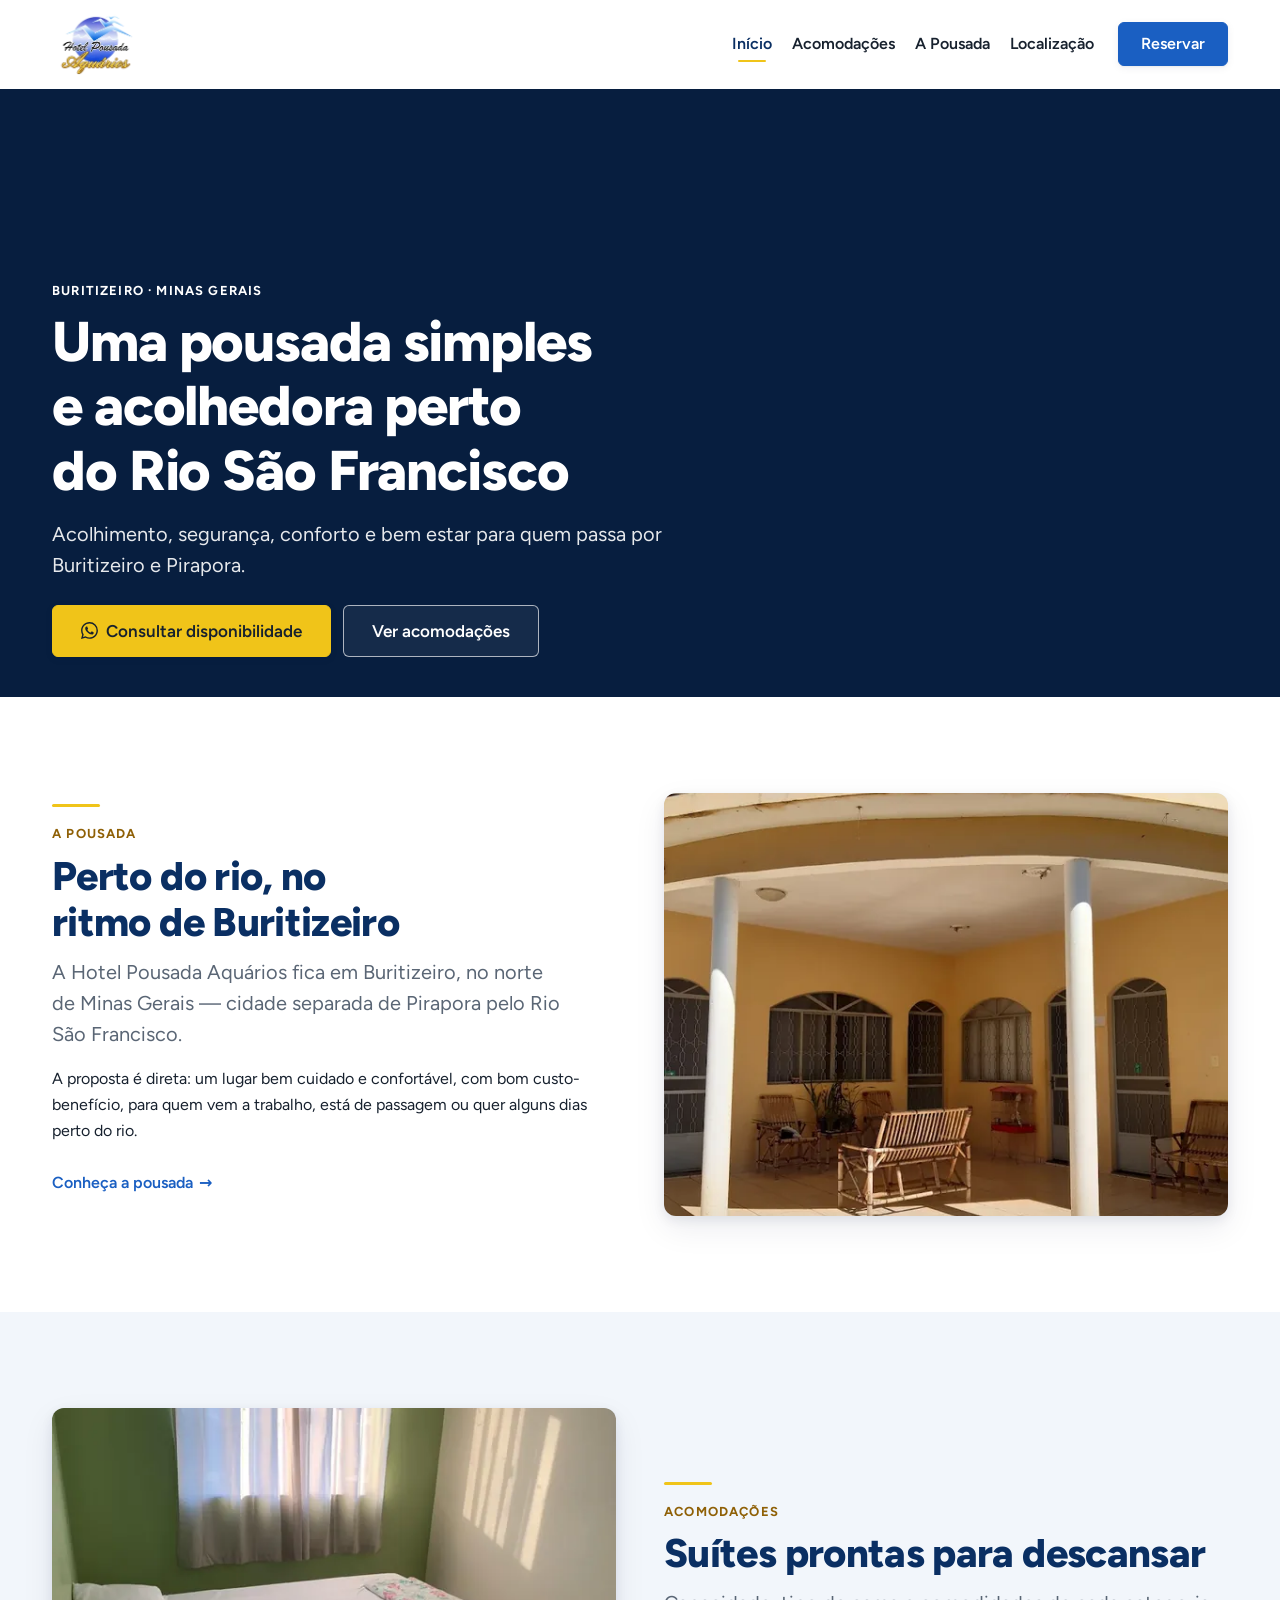
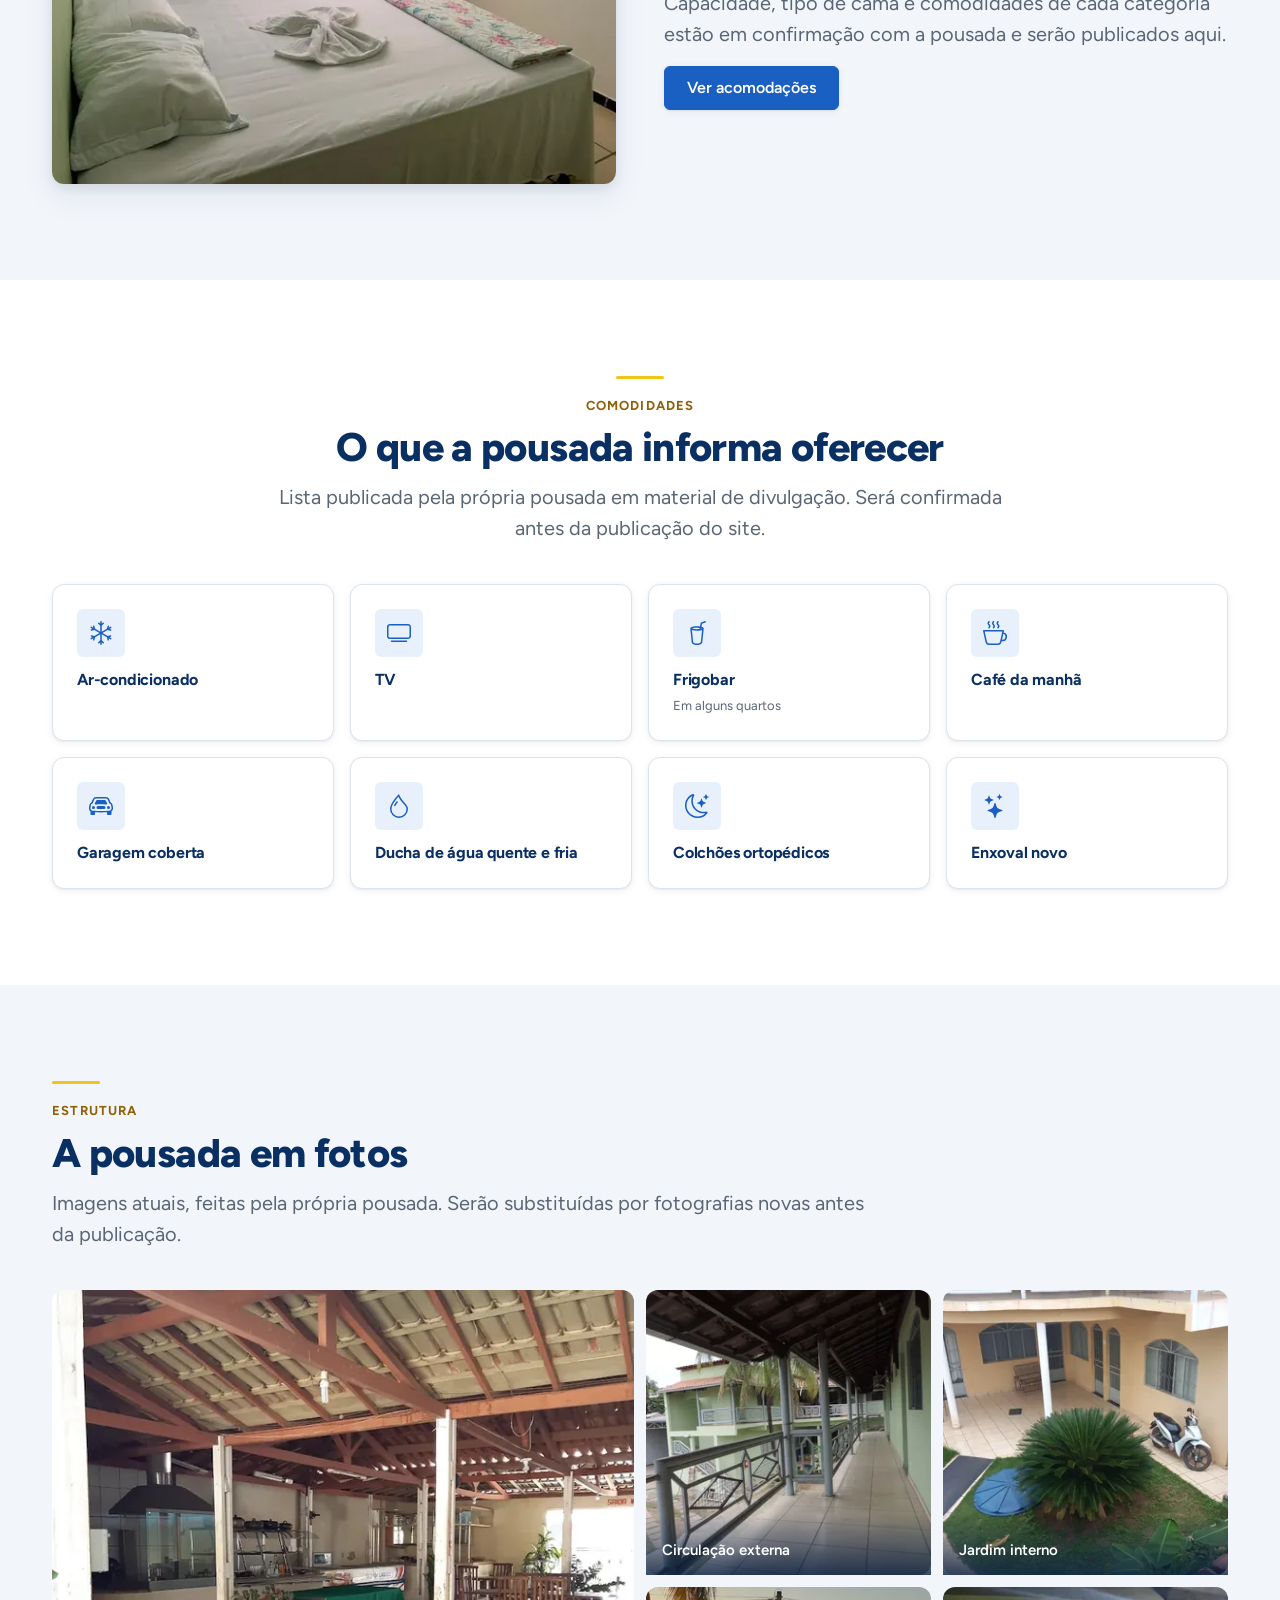
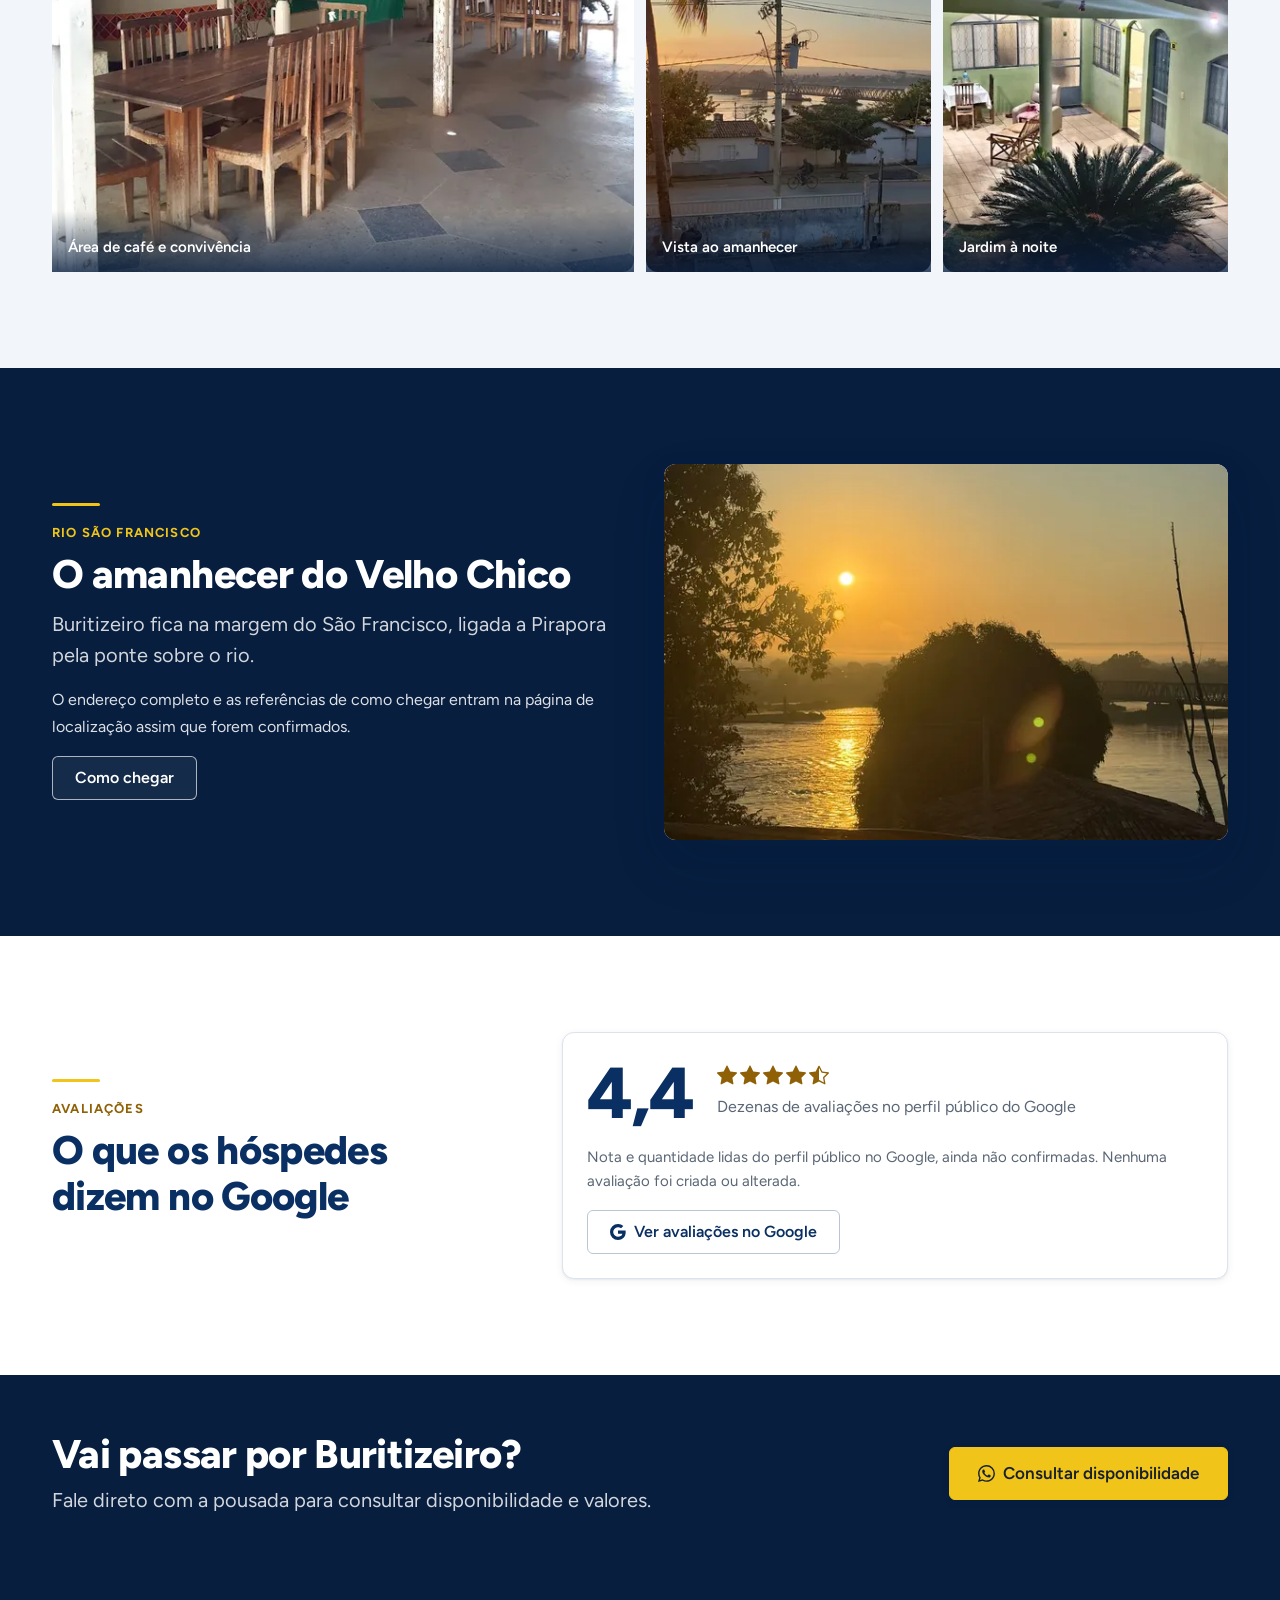
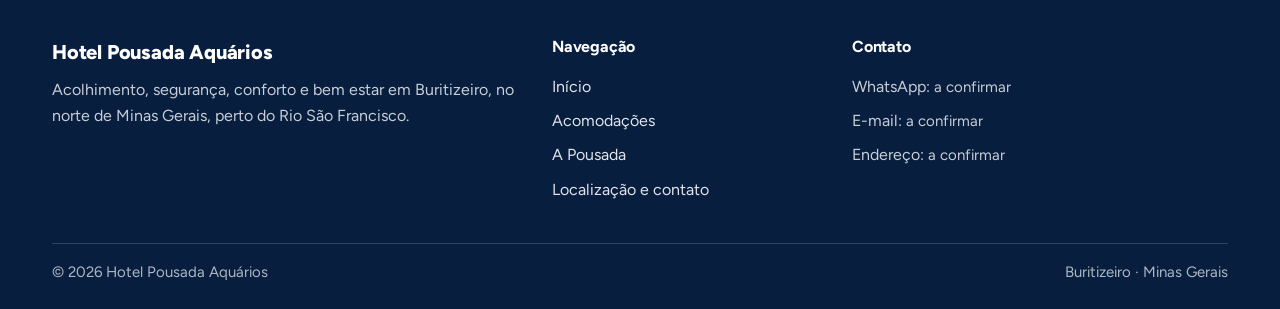
==== index.html @ 8c6e4113 "feat: SEO local com Open Graph, sitemap, robots e dados estruturados" ====
<!doctype html>
<html lang="pt-BR">
<head>
  <meta charset="utf-8">
  <meta name="viewport" content="width=device-width, initial-scale=1">
  <title>Hotel Pousada Aquários — Buritizeiro/MG</title>
  <meta name="description" content="Hotel Pousada Aquários, em Buritizeiro/MG, próxima ao Rio São Francisco.">
  <meta name="theme-color" content="#1A5FC2">

  <!-- SEO. Todas as URLs absolutas usam um domínio de espaço reservado; rode
       tools/definir-dominio.py antes de publicar para trocar de uma vez.
       O canonical é absoluto porque relativo, embora o Google aceite,
       reprova na auditoria de SEO do Lighthouse. -->
  <link rel="canonical" href="https://DOMINIO-A-DEFINIR/">

  <meta property="og:type" content="website">
  <meta property="og:site_name" content="Hotel Pousada Aquários">
  <meta property="og:locale" content="pt_BR">
  <meta property="og:title" content="Hotel Pousada Aquários — Buritizeiro/MG">
  <meta property="og:description" content="Hotel Pousada Aquários, em Buritizeiro/MG, próxima ao Rio São Francisco.">
  <meta property="og:url" content="https://DOMINIO-A-DEFINIR/">
  <meta property="og:image" content="https://DOMINIO-A-DEFINIR/img/og-image.jpg">
  <meta property="og:image:width" content="1200">
  <meta property="og:image:height" content="630">
  <meta property="og:image:alt" content="Amanhecer sobre o Rio São Francisco, visto de Buritizeiro">
  <meta name="twitter:card" content="summary_large_image">

  <!-- Favicon (provisório, derivado da logo — substituir na entrega final) -->
  <link rel="icon" href="favicon.ico" sizes="any">
  <link rel="apple-touch-icon" href="apple-touch-icon.png">

  <!-- Fonte própria: pré-carrega o subset latin, usado logo no primeiro texto -->
  <link rel="preload" href="fonts/figtree-latin-wght-normal.woff2"
        as="font" type="font/woff2" crossorigin>

  <!-- Bootstrap servido do próprio domínio: pelo CDN o navegador abria
       uma segunda conexão (DNS + TLS) no caminho crítico. Os ícones são
       SVG inline — a fonte do Bootstrap Icons custava 87 KB de CSS mais
       134 KB de fonte para 21 símbolos. -->
  <link rel="stylesheet" href="vendor/bootstrap.min.css">

  <!-- CSS próprio: sempre depois do Bootstrap -->
  <link rel="stylesheet" href="css/style.css">
  <script type="application/ld+json">
  {
    "@context": "https://schema.org",
    "@type": "LodgingBusiness",
    "name": "Hotel Pousada Aquários",
    "description": "Pousada em Buritizeiro, no norte de Minas Gerais, perto do Rio São Francisco.",
    "url": "https://DOMINIO-A-DEFINIR/",
    "image": "https://DOMINIO-A-DEFINIR/img/og-image.jpg",
    "logo": "https://DOMINIO-A-DEFINIR/img/logo-nav-360.webp",
    "address": {
      "@type": "PostalAddress",
      "addressLocality": "Buritizeiro",
      "addressRegion": "MG",
      "addressCountry": "BR"
    },
    "areaServed": [
      {
        "@type": "City",
        "name": "Buritizeiro"
      },
      {
        "@type": "City",
        "name": "Pirapora"
      }
    ]
  }
  </script>
</head>
<body>
  <a class="skip-link" href="#conteudo">Pular para o conteúdo</a>

  <header class="aq-header" data-header>
    <div class="container">
      <nav class="navbar navbar-expand-lg aq-header__inner" aria-label="Navegação principal">

        <a class="navbar-brand aq-brand me-auto" href="index.html">
          <img src="img/logo-nav-360.webp"
               srcset="img/logo-nav-180.webp 180w, img/logo-nav-360.webp 360w, img/logo-nav@2x.webp 600w"
               sizes="(min-width: 992px) 88px, 61px"
               alt="Hotel Pousada Aquários — página inicial"
               width="360" height="262">
        </a>

        <button class="aq-toggler d-lg-none" type="button"
                data-bs-toggle="offcanvas" data-bs-target="#aqMenu"
                aria-controls="aqMenu" aria-label="Abrir menu de navegação">
          <svg class="aq-icon" viewBox="0 0 16 16" fill="currentColor" aria-hidden="true" focusable="false"><path fill-rule="evenodd" d="M2.5 12a.5.5 0 0 1 .5-.5h10a.5.5 0 0 1 0 1H3a.5.5 0 0 1-.5-.5m0-4a.5.5 0 0 1 .5-.5h10a.5.5 0 0 1 0 1H3a.5.5 0 0 1-.5-.5m0-4a.5.5 0 0 1 .5-.5h10a.5.5 0 0 1 0 1H3a.5.5 0 0 1-.5-.5"/></svg>
        </button>

        <div class="offcanvas offcanvas-end aq-offcanvas" tabindex="-1"
             id="aqMenu" aria-labelledby="aqMenuTitulo">
          <div class="offcanvas-header">
            <!-- <p> e não <h2>: o painel fica no topo do DOM e um h2 aqui
                 apareceria antes do h1 da página, quebrando a ordem de
                 cabeçalhos. O aria-labelledby funciona igual. -->
            <p class="offcanvas-title h6 mb-0" id="aqMenuTitulo">Menu</p>
            <button type="button" class="btn-close" data-bs-dismiss="offcanvas"
                    aria-label="Fechar menu"></button>
          </div>
          <div class="offcanvas-body">
            <ul class="navbar-nav aq-nav align-items-lg-center">
                <li class="nav-item">
                  <a class="nav-link" href="index.html" aria-current="page">Início</a>
                </li>
                <li class="nav-item">
                  <a class="nav-link" href="acomodacoes.html">Acomodações</a>
                </li>
                <li class="nav-item">
                  <a class="nav-link" href="pousada.html">A Pousada</a>
                </li>
                <li class="nav-item">
                  <a class="nav-link" href="contato.html">Localização</a>
                </li>
            </ul>

            <!-- CTA principal. Vira link do WhatsApp assim que o número for
                 confirmado em js/main.js; até lá leva para a página de contato. -->
            <a class="btn-aq aq-header__cta" href="contato.html" data-whatsapp>
              Reservar
            </a>
          </div>
        </div>

      </nav>
    </div>
  </header>

  <main id="conteudo">

    <!-- ================= HERO ================= -->
    <section class="aq-hero">
      <div class="aq-hero__media">
        <picture>
          <source media="(min-width: 768px)"
                  srcset="img/hero-rio-wide-768.webp 768w,
                          img/hero-rio-wide-1024.webp 1024w,
                          img/hero-rio-wide-1536.webp 1536w"
                  sizes="100vw">
          <img src="img/hero-rio-tall-900.webp"
               srcset="img/hero-rio-tall-600.webp 600w, img/hero-rio-tall-900.webp 900w"
               sizes="100vw"
               width="900" height="1125"
               alt="Amanhecer sobre o Rio São Francisco, visto de Buritizeiro"
               fetchpriority="high" decoding="async">
        </picture>
      </div>

      <div class="container aq-hero__inner">
        <div class="aq-hero__content">
          <span class="aq-eyebrow">Buritizeiro · Minas Gerais</span>
          <h1>Uma pousada simples e acolhedora perto do Rio São Francisco</h1>
          <p class="aq-lead">
            Acolhimento, segurança, conforto e bem estar para quem passa por
            Buritizeiro e Pirapora.
          </p>
          <div class="aq-hero__actions">
            <a class="btn-aq-gold btn-aq-lg" href="contato.html" data-whatsapp>
              <svg class="aq-icon" viewBox="0 0 16 16" fill="currentColor" aria-hidden="true" focusable="false"><path d="M13.601 2.326A7.85 7.85 0 0 0 7.994 0C3.627 0 .068 3.558.064 7.926c0 1.399.366 2.76 1.057 3.965L0 16l4.204-1.102a7.9 7.9 0 0 0 3.79.965h.004c4.368 0 7.926-3.558 7.93-7.93A7.9 7.9 0 0 0 13.6 2.326zM7.994 14.521a6.6 6.6 0 0 1-3.356-.92l-.24-.144-2.494.654.666-2.433-.156-.251a6.56 6.56 0 0 1-1.007-3.505c0-3.626 2.957-6.584 6.591-6.584a6.56 6.56 0 0 1 4.66 1.931 6.56 6.56 0 0 1 1.928 4.66c-.004 3.639-2.961 6.592-6.592 6.592m3.615-4.934c-.197-.099-1.17-.578-1.353-.646-.182-.065-.315-.099-.445.099-.133.197-.513.646-.627.775-.114.133-.232.148-.43.05-.197-.1-.836-.308-1.592-.985-.59-.525-.985-1.175-1.103-1.372-.114-.198-.011-.304.088-.403.087-.088.197-.232.296-.346.1-.114.133-.198.198-.33.065-.134.034-.248-.015-.347-.05-.099-.445-1.076-.612-1.47-.16-.389-.323-.335-.445-.34-.114-.007-.247-.007-.38-.007a.73.73 0 0 0-.529.247c-.182.198-.691.677-.691 1.654s.71 1.916.81 2.049c.098.133 1.394 2.132 3.383 2.992.47.205.84.326 1.129.418.475.152.904.129 1.246.08.38-.058 1.171-.48 1.338-.943.164-.464.164-.86.114-.943-.049-.084-.182-.133-.38-.232"/></svg>
              Consultar disponibilidade
            </a>
            <a class="btn-aq-outline btn-aq-outline--invert btn-aq-lg" href="acomodacoes.html">
              Ver acomodações
            </a>
          </div>
        </div>
      </div>
    </section>

    <!-- ================= APRESENTAÇÃO ================= -->
    <section class="aq-section">
      <div class="container">
        <div class="row g-4 g-lg-5 align-items-center">
          <div class="col-12 col-lg-6">
            <div class="aq-section-head mb-0">
              <div class="aq-rule"></div>
              <span class="aq-eyebrow">A pousada</span>
              <h2>Perto do rio, no ritmo de Buritizeiro</h2>
              <p class="aq-lead">
                A Hotel Pousada Aquários fica em Buritizeiro, no norte de Minas
                Gerais — cidade separada de Pirapora pelo Rio São Francisco.
              </p>
              <p>
                A proposta é direta: um lugar bem cuidado e confortável, com bom
                custo-benefício, para quem vem a trabalho, está de passagem ou
                quer alguns dias perto do rio.
              </p>
              <p class="mt-3 mb-0">
                <a class="aq-link-arrow" href="pousada.html">Conheça a pousada</a>
              </p>
            </div>
          </div>

          <div class="col-12 col-lg-6">
            <div class="aq-media aq-media--4x3 aq-shadow">
              <img src="img/local-externo-sentar-600.webp"
                   srcset="img/local-externo-sentar-400.webp 400w, img/local-externo-sentar-600.webp 600w"
                   sizes="(min-width: 992px) 570px, 94vw"
                   alt="Varanda coberta da pousada, com bancos e piso claro"
                   loading="lazy" decoding="async" width="600" height="800">
            </div>
          </div>
        </div>
      </div>
    </section>

    <!-- ================= ACOMODAÇÕES ================= -->
    <section class="aq-section aq-bg-alt">
      <div class="container">
        <div class="row g-4 g-lg-5 align-items-center">
          <div class="col-12 col-lg-6 order-lg-2">
            <div class="aq-section-head mb-0">
              <div class="aq-rule"></div>
              <span class="aq-eyebrow">Acomodações</span>
              <h2>Suítes prontas para descansar</h2>
              <p class="aq-lead">
                Capacidade, tipo de cama e comodidades de cada categoria estão
                em confirmação com a pousada e serão publicados aqui.
              </p>
              <p class="mt-3 mb-0">
                <a class="btn-aq" href="acomodacoes.html">Ver acomodações</a>
              </p>
            </div>
          </div>

          <div class="col-12 col-lg-6 order-lg-1">
            <div class="aq-media aq-media--3x2 aq-shadow">
              <img src="img/foto-de-quarto-1200.webp"
                   srcset="img/foto-de-quarto-400.webp 400w, img/foto-de-quarto-600.webp 600w, img/foto-de-quarto-800.webp 800w, img/foto-de-quarto-1200.webp 1200w"
                   sizes="(min-width: 992px) 570px, 94vw"
                   alt="Quarto da pousada, com cama de casal arrumada"
                   loading="lazy" decoding="async" width="1200" height="898">
            </div>
          </div>
        </div>
      </div>
    </section>

    <!-- ================= COMODIDADES ================= -->
    <section class="aq-section">
      <div class="container">
        <div class="aq-section-head aq-section-head--center">
          <div class="aq-rule"></div>
          <span class="aq-eyebrow">Comodidades</span>
          <h2>O que a pousada informa oferecer</h2>
          <p class="aq-lead">
            Lista publicada pela própria pousada em material de divulgação.
            Será confirmada antes da publicação do site.
          </p>
        </div>

        <!-- Todos os itens vêm do material de divulgação da pousada e seguem
             marcados com data-confirmar até a validação com o proprietário. -->
        <div class="row g-3">
          <div class="col-6 col-md-4 col-lg-3">
            <div class="aq-card h-100" data-confirmar>
              <div class="aq-card__body">
                <span class="aq-card__icon"><svg class="aq-icon" viewBox="0 0 16 16" fill="currentColor" aria-hidden="true" focusable="false"><path d="M8 16a.5.5 0 0 1-.5-.5v-1.293l-.646.647a.5.5 0 0 1-.707-.708L7.5 12.793V8.866l-3.4 1.963-.496 1.85a.5.5 0 1 1-.966-.26l.237-.882-1.12.646a.5.5 0 0 1-.5-.866l1.12-.646-.884-.237a.5.5 0 1 1 .26-.966l1.848.495L7 8 3.6 6.037l-1.85.495a.5.5 0 0 1-.258-.966l.883-.237-1.12-.646a.5.5 0 1 1 .5-.866l1.12.646-.237-.883a.5.5 0 1 1 .966-.258l.495 1.849L7.5 7.134V3.207L6.147 1.854a.5.5 0 1 1 .707-.708l.646.647V.5a.5.5 0 1 1 1 0v1.293l.647-.647a.5.5 0 1 1 .707.708L8.5 3.207v3.927l3.4-1.963.496-1.85a.5.5 0 1 1 .966.26l-.236.882 1.12-.646a.5.5 0 0 1 .5.866l-1.12.646.883.237a.5.5 0 1 1-.26.966l-1.848-.495L9 8l3.4 1.963 1.849-.495a.5.5 0 0 1 .259.966l-.883.237 1.12.646a.5.5 0 0 1-.5.866l-1.12-.646.236.883a.5.5 0 1 1-.966.258l-.495-1.849-3.4-1.963v3.927l1.353 1.353a.5.5 0 0 1-.707.708l-.647-.647V15.5a.5.5 0 0 1-.5.5z"/></svg></span>
                <h3 class="h6 mb-0">Ar-condicionado</h3>
              </div>
            </div>
          </div>
          <div class="col-6 col-md-4 col-lg-3">
            <div class="aq-card h-100" data-confirmar>
              <div class="aq-card__body">
                <span class="aq-card__icon"><svg class="aq-icon" viewBox="0 0 16 16" fill="currentColor" aria-hidden="true" focusable="false"><path d="M2.5 13.5A.5.5 0 0 1 3 13h10a.5.5 0 0 1 0 1H3a.5.5 0 0 1-.5-.5M13.991 3l.024.001a1.5 1.5 0 0 1 .538.143.76.76 0 0 1 .302.254c.067.1.145.277.145.602v5.991l-.001.024a1.5 1.5 0 0 1-.143.538.76.76 0 0 1-.254.302c-.1.067-.277.145-.602.145H2.009l-.024-.001a1.5 1.5 0 0 1-.538-.143.76.76 0 0 1-.302-.254C1.078 10.502 1 10.325 1 10V4.009l.001-.024a1.5 1.5 0 0 1 .143-.538.76.76 0 0 1 .254-.302C1.498 3.078 1.675 3 2 3zM14 2H2C0 2 0 4 0 4v6c0 2 2 2 2 2h12c2 0 2-2 2-2V4c0-2-2-2-2-2"/></svg></span>
                <h3 class="h6 mb-0">TV</h3>
              </div>
            </div>
          </div>
          <div class="col-6 col-md-4 col-lg-3">
            <div class="aq-card h-100" data-confirmar>
              <div class="aq-card__body">
                <span class="aq-card__icon"><svg class="aq-icon" viewBox="0 0 16 16" fill="currentColor" aria-hidden="true" focusable="false"><path d="M13.902.334a.5.5 0 0 1-.28.65l-2.254.902-.4 1.927c.376.095.715.215.972.367.228.135.56.396.56.82q0 .069-.011.132l-.962 9.068a1.28 1.28 0 0 1-.524.93c-.488.34-1.494.87-3.01.87s-2.522-.53-3.01-.87a1.28 1.28 0 0 1-.524-.93L3.51 5.132A1 1 0 0 1 3.5 5c0-.424.332-.685.56-.82.262-.154.607-.276.99-.372C5.824 3.614 6.867 3.5 8 3.5c.712 0 1.389.045 1.985.127l.464-2.215a.5.5 0 0 1 .303-.356l2.5-1a.5.5 0 0 1 .65.278M9.768 4.607A14 14 0 0 0 8 4.5c-1.076 0-2.033.11-2.707.278A3.3 3.3 0 0 0 4.645 5c.146.073.362.15.648.222C5.967 5.39 6.924 5.5 8 5.5c.571 0 1.109-.03 1.588-.085zm.292 1.756C9.445 6.45 8.742 6.5 8 6.5c-1.133 0-2.176-.114-2.95-.308a6 6 0 0 1-.435-.127l.838 8.03c.013.121.06.186.102.215.357.249 1.168.69 2.438.69s2.081-.441 2.438-.69c.042-.029.09-.094.102-.215l.852-8.03a6 6 0 0 1-.435.127 9 9 0 0 1-.89.17zM4.467 4.884s.003.002.005.006zm7.066 0-.005.006zM11.354 5a3 3 0 0 0-.604-.21l-.099.445.055-.013c.286-.072.502-.149.648-.222"/></svg></span>
                <h3 class="h6 mb-1">Frigobar</h3>
                <p class="aq-text-xs aq-text-muted mb-0">Em alguns quartos</p>
              </div>
            </div>
          </div>
          <div class="col-6 col-md-4 col-lg-3">
            <div class="aq-card h-100" data-confirmar>
              <div class="aq-card__body">
                <span class="aq-card__icon"><svg class="aq-icon" viewBox="0 0 16 16" fill="currentColor" aria-hidden="true" focusable="false"><path fill-rule="evenodd" d="M.5 6a.5.5 0 0 0-.488.608l1.652 7.434A2.5 2.5 0 0 0 4.104 16h5.792a2.5 2.5 0 0 0 2.44-1.958l.131-.59a3 3 0 0 0 1.3-5.854l.221-.99A.5.5 0 0 0 13.5 6zM13 12.5a2 2 0 0 1-.316-.025l.867-3.898A2.001 2.001 0 0 1 13 12.5M2.64 13.825 1.123 7h11.754l-1.517 6.825A1.5 1.5 0 0 1 9.896 15H4.104a1.5 1.5 0 0 1-1.464-1.175"/> <path d="m4.4.8-.003.004-.014.019a4 4 0 0 0-.204.31 2 2 0 0 0-.141.267c-.026.06-.034.092-.037.103v.004a.6.6 0 0 0 .091.248c.075.133.178.272.308.445l.01.012c.118.158.26.347.37.543.112.2.22.455.22.745 0 .188-.065.368-.119.494a3 3 0 0 1-.202.388 5 5 0 0 1-.253.382l-.018.025-.005.008-.002.002A.5.5 0 0 1 3.6 4.2l.003-.004.014-.019a4 4 0 0 0 .204-.31 2 2 0 0 0 .141-.267c.026-.06.034-.092.037-.103a.6.6 0 0 0-.09-.252A4 4 0 0 0 3.6 2.8l-.01-.012a5 5 0 0 1-.37-.543A1.53 1.53 0 0 1 3 1.5c0-.188.065-.368.119-.494.059-.138.134-.274.202-.388a6 6 0 0 1 .253-.382l.025-.035A.5.5 0 0 1 4.4.8m3 0-.003.004-.014.019a4 4 0 0 0-.204.31 2 2 0 0 0-.141.267c-.026.06-.034.092-.037.103v.004a.6.6 0 0 0 .091.248c.075.133.178.272.308.445l.01.012c.118.158.26.347.37.543.112.2.22.455.22.745 0 .188-.065.368-.119.494a3 3 0 0 1-.202.388 5 5 0 0 1-.253.382l-.018.025-.005.008-.002.002A.5.5 0 0 1 6.6 4.2l.003-.004.014-.019a4 4 0 0 0 .204-.31 2 2 0 0 0 .141-.267c.026-.06.034-.092.037-.103a.6.6 0 0 0-.09-.252A4 4 0 0 0 6.6 2.8l-.01-.012a5 5 0 0 1-.37-.543A1.53 1.53 0 0 1 6 1.5c0-.188.065-.368.119-.494.059-.138.134-.274.202-.388a6 6 0 0 1 .253-.382l.025-.035A.5.5 0 0 1 7.4.8m3 0-.003.004-.014.019a4 4 0 0 0-.204.31 2 2 0 0 0-.141.267c-.026.06-.034.092-.037.103v.004a.6.6 0 0 0 .091.248c.075.133.178.272.308.445l.01.012c.118.158.26.347.37.543.112.2.22.455.22.745 0 .188-.065.368-.119.494a3 3 0 0 1-.202.388 5 5 0 0 1-.252.382l-.019.025-.005.008-.002.002A.5.5 0 0 1 9.6 4.2l.003-.004.014-.019a4 4 0 0 0 .204-.31 2 2 0 0 0 .141-.267c.026-.06.034-.092.037-.103a.6.6 0 0 0-.09-.252A4 4 0 0 0 9.6 2.8l-.01-.012a5 5 0 0 1-.37-.543A1.53 1.53 0 0 1 9 1.5c0-.188.065-.368.119-.494.059-.138.134-.274.202-.388a6 6 0 0 1 .253-.382l.025-.035A.5.5 0 0 1 10.4.8"/></svg></span>
                <h3 class="h6 mb-0">Café da manhã</h3>
              </div>
            </div>
          </div>
          <div class="col-6 col-md-4 col-lg-3">
            <div class="aq-card h-100" data-confirmar>
              <div class="aq-card__body">
                <span class="aq-card__icon"><svg class="aq-icon" viewBox="0 0 16 16" fill="currentColor" aria-hidden="true" focusable="false"><path d="M4 9a1 1 0 1 1-2 0 1 1 0 0 1 2 0m10 0a1 1 0 1 1-2 0 1 1 0 0 1 2 0M6 8a1 1 0 0 0 0 2h4a1 1 0 1 0 0-2zM4.862 4.276 3.906 6.19a.51.51 0 0 0 .497.731c.91-.073 2.35-.17 3.597-.17s2.688.097 3.597.17a.51.51 0 0 0 .497-.731l-.956-1.913A.5.5 0 0 0 10.691 4H5.309a.5.5 0 0 0-.447.276"/> <path d="M2.52 3.515A2.5 2.5 0 0 1 4.82 2h6.362c1 0 1.904.596 2.298 1.515l.792 1.848c.075.175.21.319.38.404.5.25.855.715.965 1.262l.335 1.679q.05.242.049.49v.413c0 .814-.39 1.543-1 1.997V13.5a.5.5 0 0 1-.5.5h-2a.5.5 0 0 1-.5-.5v-1.338c-1.292.048-2.745.088-4 .088s-2.708-.04-4-.088V13.5a.5.5 0 0 1-.5.5h-2a.5.5 0 0 1-.5-.5v-1.892c-.61-.454-1-1.183-1-1.997v-.413a2.5 2.5 0 0 1 .049-.49l.335-1.68c.11-.546.465-1.012.964-1.261a.8.8 0 0 0 .381-.404l.792-1.848ZM4.82 3a1.5 1.5 0 0 0-1.379.91l-.792 1.847a1.8 1.8 0 0 1-.853.904.8.8 0 0 0-.43.564L1.03 8.904a1.5 1.5 0 0 0-.03.294v.413c0 .796.62 1.448 1.408 1.484 1.555.07 3.786.155 5.592.155s4.037-.084 5.592-.155A1.48 1.48 0 0 0 15 9.611v-.413q0-.148-.03-.294l-.335-1.68a.8.8 0 0 0-.43-.563 1.8 1.8 0 0 1-.853-.904l-.792-1.848A1.5 1.5 0 0 0 11.18 3z"/></svg></span>
                <h3 class="h6 mb-0">Garagem coberta</h3>
              </div>
            </div>
          </div>
          <div class="col-6 col-md-4 col-lg-3">
            <div class="aq-card h-100" data-confirmar>
              <div class="aq-card__body">
                <span class="aq-card__icon"><svg class="aq-icon" viewBox="0 0 16 16" fill="currentColor" aria-hidden="true" focusable="false"><path fill-rule="evenodd" d="M7.21.8C7.69.295 8 0 8 0q.164.544.371 1.038c.812 1.946 2.073 3.35 3.197 4.6C12.878 7.096 14 8.345 14 10a6 6 0 0 1-12 0C2 6.668 5.58 2.517 7.21.8m.413 1.021A31 31 0 0 0 5.794 3.99c-.726.95-1.436 2.008-1.96 3.07C3.304 8.133 3 9.138 3 10a5 5 0 0 0 10 0c0-1.201-.796-2.157-2.181-3.7l-.03-.032C9.75 5.11 8.5 3.72 7.623 1.82z"/> <path fill-rule="evenodd" d="M4.553 7.776c.82-1.641 1.717-2.753 2.093-3.13l.708.708c-.29.29-1.128 1.311-1.907 2.87z"/></svg></span>
                <h3 class="h6 mb-0">Ducha de água quente e fria</h3>
              </div>
            </div>
          </div>
          <div class="col-6 col-md-4 col-lg-3">
            <div class="aq-card h-100" data-confirmar>
              <div class="aq-card__body">
                <span class="aq-card__icon"><svg class="aq-icon" viewBox="0 0 16 16" fill="currentColor" aria-hidden="true" focusable="false"><path d="M6 .278a.77.77 0 0 1 .08.858 7.2 7.2 0 0 0-.878 3.46c0 4.021 3.278 7.277 7.318 7.277q.792-.001 1.533-.16a.79.79 0 0 1 .81.316.73.73 0 0 1-.031.893A8.35 8.35 0 0 1 8.344 16C3.734 16 0 12.286 0 7.71 0 4.266 2.114 1.312 5.124.06A.75.75 0 0 1 6 .278M4.858 1.311A7.27 7.27 0 0 0 1.025 7.71c0 4.02 3.279 7.276 7.319 7.276a7.32 7.32 0 0 0 5.205-2.162q-.506.063-1.029.063c-4.61 0-8.343-3.714-8.343-8.29 0-1.167.242-2.278.681-3.286"/> <path d="M10.794 3.148a.217.217 0 0 1 .412 0l.387 1.162c.173.518.579.924 1.097 1.097l1.162.387a.217.217 0 0 1 0 .412l-1.162.387a1.73 1.73 0 0 0-1.097 1.097l-.387 1.162a.217.217 0 0 1-.412 0l-.387-1.162A1.73 1.73 0 0 0 9.31 6.593l-1.162-.387a.217.217 0 0 1 0-.412l1.162-.387a1.73 1.73 0 0 0 1.097-1.097zM13.863.099a.145.145 0 0 1 .274 0l.258.774c.115.346.386.617.732.732l.774.258a.145.145 0 0 1 0 .274l-.774.258a1.16 1.16 0 0 0-.732.732l-.258.774a.145.145 0 0 1-.274 0l-.258-.774a1.16 1.16 0 0 0-.732-.732l-.774-.258a.145.145 0 0 1 0-.274l.774-.258c.346-.115.617-.386.732-.732z"/></svg></span>
                <h3 class="h6 mb-0">Colchões ortopédicos</h3>
              </div>
            </div>
          </div>
          <div class="col-6 col-md-4 col-lg-3">
            <div class="aq-card h-100" data-confirmar>
              <div class="aq-card__body">
                <span class="aq-card__icon"><svg class="aq-icon" viewBox="0 0 16 16" fill="currentColor" aria-hidden="true" focusable="false"><path d="M7.657 6.247c.11-.33.576-.33.686 0l.645 1.937a2.89 2.89 0 0 0 1.829 1.828l1.936.645c.33.11.33.576 0 .686l-1.937.645a2.89 2.89 0 0 0-1.828 1.829l-.645 1.936a.361.361 0 0 1-.686 0l-.645-1.937a2.89 2.89 0 0 0-1.828-1.828l-1.937-.645a.361.361 0 0 1 0-.686l1.937-.645a2.89 2.89 0 0 0 1.828-1.828zM3.794 1.148a.217.217 0 0 1 .412 0l.387 1.162c.173.518.579.924 1.097 1.097l1.162.387a.217.217 0 0 1 0 .412l-1.162.387A1.73 1.73 0 0 0 4.593 5.69l-.387 1.162a.217.217 0 0 1-.412 0L3.407 5.69A1.73 1.73 0 0 0 2.31 4.593l-1.162-.387a.217.217 0 0 1 0-.412l1.162-.387A1.73 1.73 0 0 0 3.407 2.31zM10.863.099a.145.145 0 0 1 .274 0l.258.774c.115.346.386.617.732.732l.774.258a.145.145 0 0 1 0 .274l-.774.258a1.16 1.16 0 0 0-.732.732l-.258.774a.145.145 0 0 1-.274 0l-.258-.774a1.16 1.16 0 0 0-.732-.732L9.1 2.137a.145.145 0 0 1 0-.274l.774-.258c.346-.115.617-.386.732-.732z"/></svg></span>
                <h3 class="h6 mb-0">Enxoval novo</h3>
              </div>
            </div>
          </div>
        </div>
      </div>
    </section>

    <!-- ================= ESTRUTURA ================= -->
    <section class="aq-section aq-bg-alt">
      <div class="container">
        <div class="aq-section-head">
          <div class="aq-rule"></div>
          <span class="aq-eyebrow">Estrutura</span>
          <h2>A pousada em fotos</h2>
          <p class="aq-lead">
            Imagens atuais, feitas pela própria pousada. Serão substituídas por
            fotografias novas antes da publicação.
          </p>
        </div>

        <div class="aq-mosaic">
          <figure class="aq-mosaic__item--lead">
            <div class="aq-media aq-media--1x1">
              <img src="img/area-cafe-social-sq-600.webp"
                   srcset="img/area-cafe-social-sq-300.webp 300w, img/area-cafe-social-sq-600.webp 600w"
                   sizes="(min-width: 768px) 580px, 50vw"
                   alt="Área coberta com mesas e cadeiras de madeira, usada para o café"
                   loading="lazy" decoding="async" width="600" height="600">
            </div>
            <figcaption>Área de café e convivência</figcaption>
          </figure>

          <figure>
            <div class="aq-media aq-media--1x1">
              <img src="img/sacada-sq-600.webp"
                   srcset="img/sacada-sq-300.webp 300w, img/sacada-sq-600.webp 600w"
                   sizes="(min-width: 768px) 290px, 50vw"
                   alt="Corredor externo do andar superior, com guarda-corpo branco"
                   loading="lazy" decoding="async" width="600" height="600">
            </div>
            <figcaption>Circulação externa</figcaption>
          </figure>

          <figure>
            <div class="aq-media aq-media--1x1">
              <img src="img/area-jardim-sq-600.webp"
                   srcset="img/area-jardim-sq-300.webp 300w, img/area-jardim-sq-600.webp 600w"
                   sizes="(min-width: 768px) 290px, 50vw"
                   alt="Jardim interno com canteiro central e palmeira"
                   loading="lazy" decoding="async" width="600" height="600">
            </div>
            <figcaption>Jardim interno</figcaption>
          </figure>

          <figure>
            <div class="aq-media aq-media--1x1">
              <img src="img/nascer-do-sol1-sq-600.webp"
                   srcset="img/nascer-do-sol1-sq-300.webp 300w, img/nascer-do-sol1-sq-600.webp 600w"
                   sizes="(min-width: 768px) 290px, 50vw"
                   alt="Vista da cidade e do rio ao amanhecer"
                   loading="lazy" decoding="async" width="600" height="600">
            </div>
            <figcaption>Vista ao amanhecer</figcaption>
          </figure>

          <figure>
            <div class="aq-media aq-media--1x1">
              <img src="img/area-jardin-noite-sq-459.webp"
                   srcset="img/area-jardin-noite-sq-300.webp 300w, img/area-jardin-noite-sq-459.webp 459w"
                   sizes="(min-width: 768px) 290px, 50vw"
                   alt="Jardim da pousada iluminado à noite"
                   loading="lazy" decoding="async" width="459" height="459">
            </div>
            <figcaption>Jardim à noite</figcaption>
          </figure>
        </div>
      </div>
    </section>

    <!-- ================= RIO SÃO FRANCISCO ================= -->
    <section class="aq-section aq-bg-dark">
      <div class="container">
        <div class="row g-4 g-lg-5 align-items-center">
          <div class="col-12 col-lg-6">
            <div class="aq-section-head mb-0">
              <div class="aq-rule"></div>
              <span class="aq-eyebrow">Rio São Francisco</span>
              <h2>O amanhecer do Velho Chico</h2>
              <p class="aq-lead">
                Buritizeiro fica na margem do São Francisco, ligada a Pirapora
                pela ponte sobre o rio.
              </p>
              <p>
                O endereço completo e as referências de como chegar entram na
                página de localização assim que forem confirmados.
              </p>
              <p class="mt-3 mb-0">
                <a class="btn-aq-outline btn-aq-outline--invert" href="contato.html">
                  Como chegar
                </a>
              </p>
            </div>
          </div>

          <div class="col-12 col-lg-6">
            <div class="aq-media aq-media--3x2 aq-shadow-lg">
              <img src="img/nascer-do-sol-3-1200.webp"
                   srcset="img/nascer-do-sol-3-400.webp 400w, img/nascer-do-sol-3-600.webp 600w, img/nascer-do-sol-3-800.webp 800w, img/nascer-do-sol-3-1200.webp 1200w"
                   sizes="(min-width: 992px) 570px, 94vw"
                   alt="Sol nascendo sobre o Rio São Francisco"
                   loading="lazy" decoding="async" width="1200" height="1600">
            </div>
          </div>
        </div>
      </div>
    </section>

    <!-- ================= AVALIAÇÕES ================= -->
    <section class="aq-section">
      <div class="container">
        <div class="row g-4 g-lg-5 align-items-center">
          <div class="col-12 col-lg-5">
            <div class="aq-section-head mb-0">
              <div class="aq-rule"></div>
              <span class="aq-eyebrow">Avaliações</span>
              <h2>O que os hóspedes dizem no Google</h2>
            </div>
          </div>

          <div class="col-12 col-lg-7">
            <div class="aq-card">
              <div class="aq-card__body">
                <div class="aq-rating mb-3">
                  <span class="aq-rating__score" data-confirmar>4,4</span>
                  <div>
                    <p class="aq-stars mb-1" aria-hidden="true">
                      <svg class="aq-icon" viewBox="0 0 16 16" fill="currentColor" aria-hidden="true" focusable="false"><path d="M3.612 15.443c-.386.198-.824-.149-.746-.592l.83-4.73L.173 6.765c-.329-.314-.158-.888.283-.95l4.898-.696L7.538.792c.197-.39.73-.39.927 0l2.184 4.327 4.898.696c.441.062.612.636.282.95l-3.522 3.356.83 4.73c.078.443-.36.79-.746.592L8 13.187l-4.389 2.256z"/></svg><svg class="aq-icon" viewBox="0 0 16 16" fill="currentColor" aria-hidden="true" focusable="false"><path d="M3.612 15.443c-.386.198-.824-.149-.746-.592l.83-4.73L.173 6.765c-.329-.314-.158-.888.283-.95l4.898-.696L7.538.792c.197-.39.73-.39.927 0l2.184 4.327 4.898.696c.441.062.612.636.282.95l-3.522 3.356.83 4.73c.078.443-.36.79-.746.592L8 13.187l-4.389 2.256z"/></svg><svg class="aq-icon" viewBox="0 0 16 16" fill="currentColor" aria-hidden="true" focusable="false"><path d="M3.612 15.443c-.386.198-.824-.149-.746-.592l.83-4.73L.173 6.765c-.329-.314-.158-.888.283-.95l4.898-.696L7.538.792c.197-.39.73-.39.927 0l2.184 4.327 4.898.696c.441.062.612.636.282.95l-3.522 3.356.83 4.73c.078.443-.36.79-.746.592L8 13.187l-4.389 2.256z"/></svg><svg class="aq-icon" viewBox="0 0 16 16" fill="currentColor" aria-hidden="true" focusable="false"><path d="M3.612 15.443c-.386.198-.824-.149-.746-.592l.83-4.73L.173 6.765c-.329-.314-.158-.888.283-.95l4.898-.696L7.538.792c.197-.39.73-.39.927 0l2.184 4.327 4.898.696c.441.062.612.636.282.95l-3.522 3.356.83 4.73c.078.443-.36.79-.746.592L8 13.187l-4.389 2.256z"/></svg><svg class="aq-icon" viewBox="0 0 16 16" fill="currentColor" aria-hidden="true" focusable="false"><path d="M5.354 5.119 7.538.792A.52.52 0 0 1 8 .5c.183 0 .366.097.465.292l2.184 4.327 4.898.696A.54.54 0 0 1 16 6.32a.55.55 0 0 1-.17.445l-3.523 3.356.83 4.73c.078.443-.36.79-.746.592L8 13.187l-4.389 2.256a.5.5 0 0 1-.146.05c-.342.06-.668-.254-.6-.642l.83-4.73L.173 6.765a.55.55 0 0 1-.172-.403.6.6 0 0 1 .085-.302.51.51 0 0 1 .37-.245zM8 12.027a.5.5 0 0 1 .232.056l3.686 1.894-.694-3.957a.56.56 0 0 1 .162-.505l2.907-2.77-4.052-.576a.53.53 0 0 1-.393-.288L8.001 2.223 8 2.226z"/></svg>
                    </p>
                    <p class="aq-text-muted mb-0" data-confirmar>
                      Dezenas de avaliações no perfil público do Google
                    </p>
                  </div>
                </div>

                <!-- Nenhuma avaliação é reproduzida aqui: o conteúdo das
                     avaliações reais só entra depois de confirmado com a
                     pousada (roadmap, seção 23). Nada é inventado ou editado. -->
                <p class="aq-text-sm aq-text-muted">
                  Nota e quantidade lidas do perfil público no Google, ainda não
                  confirmadas. Nenhuma avaliação foi criada ou alterada.
                </p>

                <a class="btn-aq-outline"
                   href="https://www.google.com/maps/search/?api=1&amp;query=Hotel+Pousada+Aqu%C3%A1rios+Buritizeiro+MG"
                   target="_blank" rel="noopener">
                  <svg class="aq-icon" viewBox="0 0 16 16" fill="currentColor" aria-hidden="true" focusable="false"><path d="M15.545 6.558a9.4 9.4 0 0 1 .139 1.626c0 2.434-.87 4.492-2.384 5.885h.002C11.978 15.292 10.158 16 8 16A8 8 0 1 1 8 0a7.7 7.7 0 0 1 5.352 2.082l-2.284 2.284A4.35 4.35 0 0 0 8 3.166c-2.087 0-3.86 1.408-4.492 3.304a4.8 4.8 0 0 0 0 3.063h.003c.635 1.893 2.405 3.301 4.492 3.301 1.078 0 2.004-.276 2.722-.764h-.003a3.7 3.7 0 0 0 1.599-2.431H8v-3.08z"/></svg>
                  Ver avaliações no Google
                </a>
              </div>
            </div>
          </div>
        </div>
      </div>
    </section>

    <!-- ================= CTA WHATSAPP ================= -->
    <section class="aq-section--sm aq-bg-dark">
      <div class="container">
        <div class="row g-3 align-items-center justify-content-between">
          <div class="col-12 col-lg-7">
            <h2 class="mb-2">Vai passar por Buritizeiro?</h2>
            <p class="aq-lead mb-0">
              Fale direto com a pousada para consultar disponibilidade e valores.
            </p>
          </div>
          <div class="col-12 col-lg-auto">
            <a class="btn-aq-gold btn-aq-lg" href="contato.html" data-whatsapp>
              <svg class="aq-icon" viewBox="0 0 16 16" fill="currentColor" aria-hidden="true" focusable="false"><path d="M13.601 2.326A7.85 7.85 0 0 0 7.994 0C3.627 0 .068 3.558.064 7.926c0 1.399.366 2.76 1.057 3.965L0 16l4.204-1.102a7.9 7.9 0 0 0 3.79.965h.004c4.368 0 7.926-3.558 7.93-7.93A7.9 7.9 0 0 0 13.6 2.326zM7.994 14.521a6.6 6.6 0 0 1-3.356-.92l-.24-.144-2.494.654.666-2.433-.156-.251a6.56 6.56 0 0 1-1.007-3.505c0-3.626 2.957-6.584 6.591-6.584a6.56 6.56 0 0 1 4.66 1.931 6.56 6.56 0 0 1 1.928 4.66c-.004 3.639-2.961 6.592-6.592 6.592m3.615-4.934c-.197-.099-1.17-.578-1.353-.646-.182-.065-.315-.099-.445.099-.133.197-.513.646-.627.775-.114.133-.232.148-.43.05-.197-.1-.836-.308-1.592-.985-.59-.525-.985-1.175-1.103-1.372-.114-.198-.011-.304.088-.403.087-.088.197-.232.296-.346.1-.114.133-.198.198-.33.065-.134.034-.248-.015-.347-.05-.099-.445-1.076-.612-1.47-.16-.389-.323-.335-.445-.34-.114-.007-.247-.007-.38-.007a.73.73 0 0 0-.529.247c-.182.198-.691.677-.691 1.654s.71 1.916.81 2.049c.098.133 1.394 2.132 3.383 2.992.47.205.84.326 1.129.418.475.152.904.129 1.246.08.38-.058 1.171-.48 1.338-.943.164-.464.164-.86.114-.943-.049-.084-.182-.133-.38-.232"/></svg>
              Consultar disponibilidade
            </a>
          </div>
        </div>
      </div>
    </section>

  </main>

  <footer class="aq-footer">
    <div class="container">
      <div class="row g-4">

        <div class="col-12 col-lg-5">
          <p class="aq-footer__brand mb-2">Hotel Pousada Aquários</p>
          <p class="mb-0" style="max-width: 30rem">
            Acolhimento, segurança, conforto e bem estar em Buritizeiro,
            no norte de Minas Gerais, perto do Rio São Francisco.
          </p>
        </div>

        <div class="col-6 col-lg-3">
          <h2 class="h6 mb-3">Navegação</h2>
          <ul class="aq-footer__list">
            <li><a href="index.html">Início</a></li>
            <li><a href="acomodacoes.html">Acomodações</a></li>
            <li><a href="pousada.html">A Pousada</a></li>
            <li><a href="contato.html">Localização e contato</a></li>
          </ul>
        </div>

        <div class="col-6 col-lg-4">
          <h2 class="h6 mb-3">Contato</h2>
          <!-- Nenhum canal de contato é publicado antes da confirmação com o
               proprietário (roadmap, seção 26). -->
          <ul class="aq-footer__list">
            <li data-confirmar>WhatsApp: <span class="aq-text-sm">a confirmar</span></li>
            <li data-confirmar>E-mail: <span class="aq-text-sm">a confirmar</span></li>
            <li data-confirmar>Endereço: <span class="aq-text-sm">a confirmar</span></li>
          </ul>
        </div>

      </div>

      <div class="aq-footer__bottom d-flex flex-wrap gap-2 justify-content-between">
        <p class="mb-0">&copy; <span data-ano-atual>2026</span> Hotel Pousada Aquários</p>
        <p class="mb-0">Buritizeiro · Minas Gerais</p>
      </div>
    </div>
  </footer>

  <!-- Botão flutuante de WhatsApp. Fica oculto até o número oficial ser
       confirmado e preenchido em js/main.js (roadmap, seção 26). -->
  <a class="aq-fab" href="#" data-whatsapp hidden
     aria-label="Conversar no WhatsApp">
    <svg class="aq-icon" viewBox="0 0 16 16" fill="currentColor" aria-hidden="true" focusable="false"><path d="M13.601 2.326A7.85 7.85 0 0 0 7.994 0C3.627 0 .068 3.558.064 7.926c0 1.399.366 2.76 1.057 3.965L0 16l4.204-1.102a7.9 7.9 0 0 0 3.79.965h.004c4.368 0 7.926-3.558 7.93-7.93A7.9 7.9 0 0 0 13.6 2.326zM7.994 14.521a6.6 6.6 0 0 1-3.356-.92l-.24-.144-2.494.654.666-2.433-.156-.251a6.56 6.56 0 0 1-1.007-3.505c0-3.626 2.957-6.584 6.591-6.584a6.56 6.56 0 0 1 4.66 1.931 6.56 6.56 0 0 1 1.928 4.66c-.004 3.639-2.961 6.592-6.592 6.592m3.615-4.934c-.197-.099-1.17-.578-1.353-.646-.182-.065-.315-.099-.445.099-.133.197-.513.646-.627.775-.114.133-.232.148-.43.05-.197-.1-.836-.308-1.592-.985-.59-.525-.985-1.175-1.103-1.372-.114-.198-.011-.304.088-.403.087-.088.197-.232.296-.346.1-.114.133-.198.198-.33.065-.134.034-.248-.015-.347-.05-.099-.445-1.076-.612-1.47-.16-.389-.323-.335-.445-.34-.114-.007-.247-.007-.38-.007a.73.73 0 0 0-.529.247c-.182.198-.691.677-.691 1.654s.71 1.916.81 2.049c.098.133 1.394 2.132 3.383 2.992.47.205.84.326 1.129.418.475.152.904.129 1.246.08.38-.058 1.171-.48 1.338-.943.164-.464.164-.86.114-.943-.049-.084-.182-.133-.38-.232"/></svg>
  </a>

  <!-- bootstrap.min.js e não o bundle: o bundle embute o Popper, usado só
       por dropdown, tooltip e popover. O site só usa o offcanvas. -->
  <script src="vendor/bootstrap.min.js" defer></script>
  <script src="js/main.js" defer></script>
</body>
</html>
---- css/style.css ----
/* ==========================================================================
   Hotel Pousada Aquários — style.css

   Fase 1: base do projeto (tokens de identidade + reset + tipografia base).
   Fase 2: design system (tipografia, espaçamentos, botões, cards, mídia).
   Fase 3: header, navegação responsiva e botão flutuante de WhatsApp.
   Fase 4: hero, mosaico de fotos, avaliações e rodapé.
   Fase 5: cabeçalho de página, estado vazio e ficha de dados.
   Fase 6: galeria e área do mapa.
   Fase 8: ícones em SVG inline no lugar da fonte de ícones.

   Sumário
     1. Fontes
     2. Tokens da identidade
     3. Overrides do Bootstrap
     4. Base e reset
     5. Tipografia
     6. Layout
     7. Links
     8. Botões
     9. Cards
    10. Mídia e imagens
    11. Pills, divisores e detalhes
    12. Acessibilidade
    13. Utilitários
    14. Tela provisória de setup (remover a partir da Fase 3)
   ========================================================================== */

/* --------------------------------------------------------------------------
   1. Fontes
   Figtree variável, self-hosted (nenhuma requisição a terceiros).
   Um único arquivo cobre os pesos 300–900, ~20 KB no subset latin.
   -------------------------------------------------------------------------- */
@font-face {
  font-family: 'Figtree';
  font-style: normal;
  font-display: swap;
  font-weight: 300 900;
  src: url('../fonts/figtree-latin-ext-wght-normal.woff2') format('woff2-variations');
  unicode-range: U+0100-02BA, U+02BD-02C5, U+02C7-02CC, U+02CE-02D7,
                 U+02DD-02FF, U+0304, U+0308, U+0329, U+1D00-1DBF,
                 U+1E00-1E9F, U+1EF2-1EFF, U+2020, U+20A0-20AB, U+20AD-20C0,
                 U+2113, U+2C60-2C7F, U+A720-A7FF;
}
@font-face {
  font-family: 'Figtree';
  font-style: normal;
  font-display: swap;
  font-weight: 300 900;
  src: url('../fonts/figtree-latin-wght-normal.woff2') format('woff2-variations');
  unicode-range: U+0000-00FF, U+0131, U+0152-0153, U+02BB-02BC, U+02C6,
                 U+02DA, U+02DC, U+0304, U+0308, U+0329, U+2000-206F,
                 U+20AC, U+2122, U+2191, U+2193, U+2212, U+2215, U+FEFF,
                 U+FFFD;
}

/* --------------------------------------------------------------------------
   2. Tokens da identidade
   Cores extraídas da logo (img/logo.png): azul do globo, azul escuro para
   contraste e o dourado do lettering "Aquários".
   Todo contraste anotado foi verificado em WCAG 2.1.
   -------------------------------------------------------------------------- */
:root {
  /* --- Azuis: base da identidade --- */
  --aquarios-primary:        #1A5FC2;  /* 6.07:1 com branco — AA texto normal */
  --aquarios-primary-hover:  #164FA3;  /* hover de superfícies azuis */
  --aquarios-primary-dark:   #0A2F63;  /* 13.1:1 com branco — títulos, rodapé */
  --aquarios-primary-deep:   #071E3F;  /* 16.6:1 com branco — fundos profundos */
  --aquarios-primary-soft:   #E8F0FB;  /* tinte para seções alternadas */

  /* --- Dourado: secundária, uso pontual (nunca dominante) --- */
  --aquarios-gold:           #F0C419;  /* preenchimento; 9.75:1 com --aquarios-text */
  --aquarios-gold-hover:     #DBB110;
  /* Versão escura para texto e ícones. Era #C9880A (3.00:1), documentado
     como "só texto grande" — mas .aq-eyebrow é 13px bold, que não conta
     como texto grande em WCAG. O Lighthouse pegou. Este valor passa em AA
     para texto normal nos três fundos claros: branco 5.46:1, bg-alt 5.03:1,
     primary-soft 4.76:1. */
  --aquarios-gold-dark:      #8F6006;

  /* --- Superfícies e texto --- */
  --aquarios-bg:             #FFFFFF;
  --aquarios-bg-alt:         #F2F6FB;
  --aquarios-text:           #17212E;  /* 16.2:1 com branco */
  --aquarios-text-muted:     #5A6675;  /* 5.85:1 com branco — AA texto normal */
  --aquarios-text-invert:    #FFFFFF;
  --aquarios-border:         #DBE3EC;
  --aquarios-border-strong:  #B9C6D6;

  /* --- WhatsApp: canal principal de conversão ---
     O verde oficial #25D366 tem só 1.98:1 com branco e reprova em WCAG,
     tanto para texto quanto para componentes. Superfícies clicáveis usam a
     variação escura da própria paleta do WhatsApp; o verde claro fica
     reservado a preenchimento de ícone sobre fundo escuro. */
  --aquarios-whatsapp:       #0F7A6C;  /* 5.22:1 com branco — AA */
  --aquarios-whatsapp-hover: #0B6157;
  --aquarios-whatsapp-light: #25D366;  /* só sobre fundo escuro */

  /* --- Tipografia --- */
  --aquarios-font-base: 'Figtree', system-ui, -apple-system, 'Segoe UI',
                        Roboto, 'Helvetica Neue', Arial, sans-serif;
  --aquarios-font-heading: var(--aquarios-font-base);

  /* Escala tipográfica fluida: mínimo em 320px, máximo em ~1400px */
  --aquarios-fs-h1:      clamp(2rem,     1.35rem + 3.2vw, 3.5rem);
  --aquarios-fs-h2:      clamp(1.625rem, 1.28rem + 1.7vw, 2.5rem);
  --aquarios-fs-h3:      clamp(1.25rem,  1.10rem + 0.7vw, 1.625rem);
  --aquarios-fs-h4:      clamp(1.125rem, 1.06rem + 0.3vw, 1.3125rem);
  --aquarios-fs-h5:      1.125rem;
  --aquarios-fs-h6:      1rem;
  --aquarios-fs-lead:    clamp(1.0625rem, 1rem + 0.35vw, 1.25rem);
  --aquarios-fs-body:    1rem;
  --aquarios-fs-sm:      0.9375rem;
  --aquarios-fs-xs:      0.8125rem;

  --aquarios-lh-tight:   1.15;
  --aquarios-lh-snug:    1.35;
  --aquarios-lh-base:    1.65;

  /* --- Espaçamento --- */
  --aquarios-space-3xs: .25rem;
  --aquarios-space-2xs: .5rem;
  --aquarios-space-xs:  .75rem;
  --aquarios-space-sm:  1rem;
  --aquarios-space-md:  1.5rem;
  --aquarios-space-lg:  2.5rem;
  --aquarios-space-xl:  4rem;
  --aquarios-space-2xl: 6rem;

  /* Respiro vertical das seções, fluido entre mobile e desktop */
  --aquarios-section-y:    clamp(3rem, 2rem + 5vw, 6rem);
  --aquarios-section-y-sm: clamp(2rem, 1.5rem + 3vw, 3.5rem);

  /* --- Bordas --- */
  --aquarios-radius-sm: .375rem;
  --aquarios-radius:    .75rem;
  --aquarios-radius-lg: 1.25rem;
  --aquarios-radius-pill: 999px;

  /* --- Sombras: base azulada, para não cinzar a interface --- */
  --aquarios-shadow-sm: 0 1px 2px rgba(7, 30, 63, .06),
                        0 2px 8px rgba(7, 30, 63, .06);
  --aquarios-shadow:    0 4px 12px rgba(7, 30, 63, .08),
                        0 12px 32px rgba(7, 30, 63, .08);
  --aquarios-shadow-lg: 0 8px 24px rgba(7, 30, 63, .10),
                        0 24px 56px rgba(7, 30, 63, .12);

  /* --- Movimento --- */
  --aquarios-transition: 180ms cubic-bezier(.2, .6, .3, 1);

  /* --- Medidas --- */
  --aquarios-measure: 68ch;      /* largura de leitura confortável */
  --aquarios-container: 1200px;  /* largura máxima do container */
  --aquarios-tap: 2.75rem;       /* alvo mínimo de toque: 44px */
}

/* --------------------------------------------------------------------------
   3. Overrides do Bootstrap
   Faz os utilitários nativos (.btn-primary, .text-primary, .link-primary…)
   já saírem na identidade da pousada, sem CSS extra.
   -------------------------------------------------------------------------- */
:root {
  --bs-primary:              #1A5FC2;
  --bs-primary-rgb:          26, 95, 194;
  --bs-body-color:           #17212E;
  --bs-body-color-rgb:       23, 33, 46;
  --bs-body-bg:              #FFFFFF;
  --bs-secondary-color:      #5A6675;
  --bs-border-color:         #DBE3EC;
  --bs-link-color:           #1A5FC2;
  --bs-link-color-rgb:       26, 95, 194;
  --bs-link-hover-color:     #0A2F63;
  --bs-link-hover-color-rgb: 10, 47, 99;
  --bs-body-font-family:     var(--aquarios-font-base);
  --bs-body-line-height:     var(--aquarios-lh-base);
  --bs-border-radius:        var(--aquarios-radius-sm);
  --bs-border-radius-lg:     var(--aquarios-radius);
  --bs-border-radius-xl:     var(--aquarios-radius-lg);
  --bs-focus-ring-color:     rgba(240, 196, 25, .55);
  --bs-code-color:           #0A2F63;  /* o rosa padrão do Bootstrap destoa da identidade */
}

/* --------------------------------------------------------------------------
   4. Base e reset
   -------------------------------------------------------------------------- */
*,
*::before,
*::after { box-sizing: border-box; }

html {
  scroll-behavior: smooth;
  /* Compensa a altura do header sticky ao navegar por âncoras */
  scroll-padding-top: 6.5rem;
  -webkit-text-size-adjust: 100%;
}

body {
  margin: 0;
  background-color: var(--aquarios-bg);
  color: var(--aquarios-text);
  font-family: var(--aquarios-font-base);
  font-size: var(--aquarios-fs-body);
  line-height: var(--aquarios-lh-base);
  -webkit-font-smoothing: antialiased;
  text-rendering: optimizeLegibility;
  /* Nenhuma página do site deve rolar horizontalmente (Fase 7) */
  overflow-x: hidden;
}

/* --------------------------------------------------------------------------
   5. Tipografia
   -------------------------------------------------------------------------- */
h1, h2, h3, h4, h5, h6,
.h1, .h2, .h3, .h4, .h5, .h6 {
  margin-top: 0;
  margin-bottom: var(--aquarios-space-xs);
  font-family: var(--aquarios-font-heading);
  color: var(--aquarios-primary-dark);
  font-weight: 700;
  line-height: var(--aquarios-lh-tight);
  letter-spacing: -.012em;
  text-wrap: balance;
}

h1, .h1 { font-size: var(--aquarios-fs-h1); font-weight: 800; letter-spacing: -.02em; }
h2, .h2 { font-size: var(--aquarios-fs-h2); font-weight: 800; letter-spacing: -.016em; }
h3, .h3 { font-size: var(--aquarios-fs-h3); }
h4, .h4 { font-size: var(--aquarios-fs-h4); }
h5, .h5 { font-size: var(--aquarios-fs-h5); line-height: var(--aquarios-lh-snug); }
h6, .h6 { font-size: var(--aquarios-fs-h6); line-height: var(--aquarios-lh-snug); }

p {
  margin-top: 0;
  margin-bottom: var(--aquarios-space-sm);
  text-wrap: pretty;
}
p:last-child { margin-bottom: 0; }

/* Linha de apoio logo abaixo de um título de seção */
.aq-lead {
  font-size: var(--aquarios-fs-lead);
  line-height: 1.55;
  color: var(--aquarios-text-muted);
}

/* Rótulo curto acima do título ("Acomodações", "Estrutura"…) */
.aq-eyebrow {
  display: block;
  margin-bottom: var(--aquarios-space-2xs);
  color: var(--aquarios-gold-dark);
  font-size: var(--aquarios-fs-xs);
  font-weight: 700;
  letter-spacing: .09em;
  text-transform: uppercase;
}

.aq-text-sm { font-size: var(--aquarios-fs-sm); }
.aq-text-xs { font-size: var(--aquarios-fs-xs); }

/* Cabeçalho padrão de seção: eyebrow + título + lead */
.aq-section-head { margin-bottom: var(--aquarios-space-lg); }
.aq-section-head .aq-lead { max-width: var(--aquarios-measure); }
.aq-section-head--center {
  text-align: center;
  margin-inline: auto;
  max-width: 46rem;
}
.aq-section-head--center .aq-lead { margin-inline: auto; }

/* --------------------------------------------------------------------------
   6. Layout
   -------------------------------------------------------------------------- */
.container,
.container-lg,
.container-xl,
.container-xxl { max-width: var(--aquarios-container); }

.aq-section    { padding-block: var(--aquarios-section-y); }
.aq-section--sm{ padding-block: var(--aquarios-section-y-sm); }

.aq-bg-alt   { background-color: var(--aquarios-bg-alt); }
.aq-bg-soft  { background-color: var(--aquarios-primary-soft); }

/* Seções escuras: inverte texto e títulos sem precisar de classe por elemento */
.aq-bg-dark {
  background-color: var(--aquarios-primary-deep);
  color: rgba(255, 255, 255, .86);
}
.aq-bg-dark h1, .aq-bg-dark h2, .aq-bg-dark h3,
.aq-bg-dark h4, .aq-bg-dark h5, .aq-bg-dark h6 { color: #fff; }
.aq-bg-dark .aq-lead      { color: rgba(255, 255, 255, .82); }
.aq-bg-dark .aq-eyebrow   { color: var(--aquarios-gold); }
.aq-bg-dark .aq-text-muted{ color: rgba(255, 255, 255, .74); }
.aq-bg-dark code          { color: var(--aquarios-gold); }

.aq-measure    { max-width: var(--aquarios-measure); }
.aq-text-muted { color: var(--aquarios-text-muted); }
.aq-gold       { color: var(--aquarios-gold-dark); }

/* --------------------------------------------------------------------------
   7. Links
   -------------------------------------------------------------------------- */
a {
  color: var(--aquarios-primary);
  text-decoration-thickness: 1px;
  text-underline-offset: .18em;
  transition: color var(--aquarios-transition);
}
a:hover { color: var(--aquarios-primary-dark); }

/* Link discreto que só sublinha no hover */
.aq-link {
  font-weight: 600;
  text-decoration: none;
}
.aq-link:hover { text-decoration: underline; }

/* Link com seta, para "ver mais" */
.aq-link-arrow {
  display: inline-flex;
  align-items: center;
  gap: .375rem;
  /* Usado sozinho como chamada, então vale como alvo de toque: 44px de
     altura mínima, o mesmo dos botões (roadmap, seção 19). */
  min-height: var(--aquarios-tap);
  font-weight: 600;
  text-decoration: none;
}
.aq-link-arrow::after {
  content: '→';
  transition: transform var(--aquarios-transition);
}
.aq-link-arrow:hover::after { transform: translateX(3px); }

/* --------------------------------------------------------------------------
   8. Botões
   -------------------------------------------------------------------------- */
.btn {
  --bs-btn-border-radius: var(--aquarios-radius-sm);
  font-weight: 600;
  transition: background-color var(--aquarios-transition),
              border-color var(--aquarios-transition),
              color var(--aquarios-transition),
              box-shadow var(--aquarios-transition),
              transform var(--aquarios-transition);
}

/* Base dos botões da identidade */
.btn-aq,
.btn-aq-outline,
.btn-aq-gold,
.btn-aq-whatsapp {
  display: inline-flex;
  align-items: center;
  justify-content: center;
  gap: .5rem;
  min-height: var(--aquarios-tap);
  padding: .625rem 1.375rem;
  border: 1px solid transparent;
  border-radius: var(--aquarios-radius-sm);
  font-weight: 600;
  line-height: 1.3;
  text-decoration: none;
  cursor: pointer;
}

/* Primário: ação principal da página */
.btn-aq {
  background-color: var(--aquarios-primary);
  border-color: var(--aquarios-primary);
  color: var(--aquarios-text-invert);
  box-shadow: var(--aquarios-shadow-sm);
}
.btn-aq:hover {
  background-color: var(--aquarios-primary-hover);
  border-color: var(--aquarios-primary-hover);
  color: var(--aquarios-text-invert);
  box-shadow: var(--aquarios-shadow);
}
.btn-aq:active { transform: translateY(1px); box-shadow: var(--aquarios-shadow-sm); }

/* Secundário: ação de apoio */
.btn-aq-outline {
  background-color: transparent;
  border-color: var(--aquarios-border-strong);
  color: var(--aquarios-primary-dark);
}
.btn-aq-outline:hover {
  background-color: var(--aquarios-primary-soft);
  border-color: var(--aquarios-primary);
  color: var(--aquarios-primary-dark);
}
.btn-aq-outline:active { transform: translateY(1px); }

/* Dourado: destaque pontual sobre fundo escuro ou foto */
.btn-aq-gold {
  background-color: var(--aquarios-gold);
  border-color: var(--aquarios-gold);
  color: var(--aquarios-text);
  box-shadow: var(--aquarios-shadow-sm);
}
.btn-aq-gold:hover {
  background-color: var(--aquarios-gold-hover);
  border-color: var(--aquarios-gold-hover);
  color: var(--aquarios-text);
  box-shadow: var(--aquarios-shadow);
}
.btn-aq-gold:active { transform: translateY(1px); box-shadow: var(--aquarios-shadow-sm); }

/* WhatsApp: conversão. Verde escuro da paleta do WhatsApp, que passa em AA */
.btn-aq-whatsapp {
  background-color: var(--aquarios-whatsapp);
  border-color: var(--aquarios-whatsapp);
  color: var(--aquarios-text-invert);
  box-shadow: var(--aquarios-shadow-sm);
}
.btn-aq-whatsapp:hover {
  background-color: var(--aquarios-whatsapp-hover);
  border-color: var(--aquarios-whatsapp-hover);
  color: var(--aquarios-text-invert);
  box-shadow: var(--aquarios-shadow);
}
.btn-aq-whatsapp:active { transform: translateY(1px); box-shadow: var(--aquarios-shadow-sm); }

/* Variantes de tamanho */
.btn-aq-lg { padding: .875rem 1.75rem; font-size: 1.0625rem; min-height: 3.25rem; }
.btn-aq-sm { padding: .5rem 1rem; font-size: var(--aquarios-fs-sm); }
.btn-aq-block { width: 100%; }

/* Em telas pequenas os botões ocupam a largura toda por padrão (Fase 7) */
@media (max-width: 575.98px) {
  .btn-aq-block-sm { width: 100%; }
}

/* --------------------------------------------------------------------------
   9. Cards
   -------------------------------------------------------------------------- */
.aq-card {
  display: flex;
  flex-direction: column;
  height: 100%;
  background-color: var(--aquarios-bg);
  border: 1px solid var(--aquarios-border);
  border-radius: var(--aquarios-radius);
  box-shadow: var(--aquarios-shadow-sm);
  overflow: hidden;
  transition: box-shadow var(--aquarios-transition),
              transform var(--aquarios-transition),
              border-color var(--aquarios-transition);
}
.aq-card__body { padding: var(--aquarios-space-md); flex: 1 1 auto; }
.aq-card__title { margin-bottom: var(--aquarios-space-2xs); font-size: var(--aquarios-fs-h4); }
.aq-card__text { color: var(--aquarios-text-muted); }
.aq-card__footer {
  padding: var(--aquarios-space-sm) var(--aquarios-space-md);
  border-top: 1px solid var(--aquarios-border);
}

/* Elevação só onde existe hover real — evita "grudar" o efeito no toque */
@media (hover: hover) {
  .aq-card--hover:hover {
    transform: translateY(-3px);
    box-shadow: var(--aquarios-shadow);
    border-color: var(--aquarios-border-strong);
  }
  .aq-card--hover:hover .aq-media--zoom img { transform: scale(1.05); }
}

/* Card com ícone, para comodidades */
.aq-card__icon {
  display: inline-flex;
  align-items: center;
  justify-content: center;
  width: 3rem;
  height: 3rem;
  margin-bottom: var(--aquarios-space-xs);
  border-radius: var(--aquarios-radius-sm);
  background-color: var(--aquarios-primary-soft);
  color: var(--aquarios-primary);
  font-size: 1.5rem;
}

/* --------------------------------------------------------------------------
   10. Mídia e imagens
   As fotos atuais são provisórias: o padrão abaixo fixa a proporção para que
   a troca das imagens não quebre o layout (roadmap, seção 25).
   -------------------------------------------------------------------------- */
img {
  max-width: 100%;
  height: auto;
  vertical-align: middle;
}

.aq-media {
  position: relative;
  overflow: hidden;
  background-color: var(--aquarios-primary-soft);
  border-radius: var(--aquarios-radius);
}
.aq-media img {
  width: 100%;
  height: 100%;
  object-fit: cover;
  display: block;
  transition: transform 400ms cubic-bezier(.2, .6, .3, 1);
}
.aq-media--16x9 { aspect-ratio: 16 / 9; }
.aq-media--4x3  { aspect-ratio: 4 / 3; }
.aq-media--3x2  { aspect-ratio: 3 / 2; }
.aq-media--1x1  { aspect-ratio: 1 / 1; }
.aq-media--3x4  { aspect-ratio: 3 / 4; }
.aq-media--flush { border-radius: 0; }

/* Véu escuro para texto sobre foto (hero, chamadas) */
.aq-media--overlay::after {
  content: '';
  position: absolute;
  inset: 0;
  background: linear-gradient(180deg,
              rgba(7, 30, 63, .15) 0%,
              rgba(7, 30, 63, .55) 60%,
              rgba(7, 30, 63, .78) 100%);
}

/* --------------------------------------------------------------------------
   11. Pills, divisores e detalhes
   -------------------------------------------------------------------------- */
.aq-pill {
  display: inline-flex;
  align-items: center;
  gap: .375rem;
  padding: .25rem .75rem;
  border-radius: var(--aquarios-radius-pill);
  background-color: var(--aquarios-primary-soft);
  color: var(--aquarios-primary-dark);
  font-size: var(--aquarios-fs-xs);
  font-weight: 600;
}
.aq-pill--gold {
  background-color: rgba(240, 196, 25, .18);
  color: #6B4A00;
}
.aq-pill--dark {
  background-color: rgba(255, 255, 255, .12);
  color: #fff;
}

.aq-divider {
  height: 1px;
  border: 0;
  margin: var(--aquarios-space-lg) 0;
  background-color: var(--aquarios-border);
  opacity: 1;
}

/* Filete dourado curto, usado como detalhe sob títulos */
.aq-rule {
  width: 3rem;
  height: 3px;
  border-radius: 2px;
  background-color: var(--aquarios-gold);
  margin-bottom: var(--aquarios-space-sm);
}
.aq-section-head--center .aq-rule { margin-inline: auto; }

/* Lista com marcador de ícone, para comodidades */
.aq-list {
  list-style: none;
  padding-left: 0;
  margin: 0;
}
.aq-list li {
  position: relative;
  padding-left: 1.75rem;
  margin-bottom: var(--aquarios-space-2xs);
}
.aq-list li::before {
  content: '';
  position: absolute;
  left: 0;
  top: .55em;
  width: .5rem;
  height: .5rem;
  border-radius: 50%;
  background-color: var(--aquarios-gold);
}

/* --------------------------------------------------------------------------
   12. Acessibilidade
   -------------------------------------------------------------------------- */
:focus-visible {
  outline: 3px solid var(--aquarios-gold);
  outline-offset: 2px;
  border-radius: var(--aquarios-radius-sm);
}
/* Sobre fundo escuro o dourado some; o anel vira branco */
.aq-bg-dark :focus-visible { outline-color: #fff; }

/* Link "pular para o conteúdo" — visível apenas ao receber foco */
.skip-link {
  position: absolute;
  left: var(--aquarios-space-sm);
  top: -100%;
  z-index: 1080;
  padding: .625rem 1rem;
  background: var(--aquarios-primary-dark);
  color: #fff;
  border-radius: var(--aquarios-radius-sm);
  text-decoration: none;
}
.skip-link:focus { top: var(--aquarios-space-sm); }

@media (prefers-reduced-motion: reduce) {
  html { scroll-behavior: auto; }
  *,
  *::before,
  *::after {
    animation-duration: .01ms !important;
    animation-iteration-count: 1 !important;
    transition-duration: .01ms !important;
  }
}

/* --------------------------------------------------------------------------
   13. Utilitários
   -------------------------------------------------------------------------- */
.aq-stack > * + * { margin-top: var(--aquarios-space-sm); }
.aq-stack-md > * + * { margin-top: var(--aquarios-space-md); }
.aq-shadow-sm { box-shadow: var(--aquarios-shadow-sm); }
.aq-shadow    { box-shadow: var(--aquarios-shadow); }
.aq-shadow-lg { box-shadow: var(--aquarios-shadow-lg); }
.aq-radius    { border-radius: var(--aquarios-radius); }
.aq-radius-lg { border-radius: var(--aquarios-radius-lg); }


/* --------------------------------------------------------------------------
   14. Header e navegação
   Sticky em todas as telas: o botão de reserva é o caminho principal de
   conversão e precisa estar sempre a um toque de distância.
   -------------------------------------------------------------------------- */
.aq-header {
  position: sticky;
  top: 0;
  z-index: 1030;
  background-color: rgba(255, 255, 255, .94);
  border-bottom: 1px solid transparent;
  transition: box-shadow var(--aquarios-transition),
              border-color var(--aquarios-transition),
              background-color var(--aquarios-transition);
}
/* Sem backdrop-filter aqui de propósito: ele cria bloco de contenção para
   descendentes position:fixed, e o offcanvas do menu passaria a medir a
   altura do header em vez da viewport. */

/* Só ganha peso depois que a página rola — no topo fica leve sobre o hero */
.aq-header--scrolled {
  background-color: var(--aquarios-bg);
  border-bottom-color: var(--aquarios-border);
  box-shadow: var(--aquarios-shadow-sm);
}

.aq-header .navbar { padding: 0; }

/* --- Logo --- */
.aq-brand { display: inline-flex; align-items: center; padding: 0; }
.aq-brand img {
  height: 2.75rem;
  width: auto;
  transition: height var(--aquarios-transition);
}
.aq-header__inner { min-height: 4.25rem; }

@media (min-width: 992px) {
  .aq-brand img { height: 4rem; }
  .aq-header__inner { min-height: 5.5rem; }
}

/* --- Botão do menu mobile --- */
.aq-toggler {
  display: inline-flex;
  align-items: center;
  justify-content: center;
  width: var(--aquarios-tap);
  height: var(--aquarios-tap);
  padding: 0;
  border: 1px solid var(--aquarios-border);
  border-radius: var(--aquarios-radius-sm);
  background-color: transparent;
  color: var(--aquarios-primary-dark);
  font-size: 1.375rem;
  line-height: 1;
  transition: background-color var(--aquarios-transition),
              border-color var(--aquarios-transition);
}
.aq-toggler:hover {
  background-color: var(--aquarios-primary-soft);
  border-color: var(--aquarios-border-strong);
}

/* --- Links do menu --- */
.aq-nav { gap: .25rem; }
.aq-nav .nav-link {
  position: relative;
  padding: .625rem .875rem;
  color: var(--aquarios-text);
  font-weight: 600;
  border-radius: var(--aquarios-radius-sm);
  transition: color var(--aquarios-transition),
              background-color var(--aquarios-transition);
}
.aq-nav .nav-link:hover,
.aq-nav .nav-link:focus-visible { color: var(--aquarios-primary); }

/* Página atual: filete dourado, o mesmo detalhe usado sob os títulos */
.aq-nav .nav-link[aria-current="page"] { color: var(--aquarios-primary-dark); }
.aq-nav .nav-link[aria-current="page"]::after {
  content: '';
  position: absolute;
  left: .875rem;
  right: .875rem;
  bottom: .3rem;
  height: 2px;
  border-radius: 2px;
  background-color: var(--aquarios-gold);
}

/* --- Painel do menu no mobile --- */
.aq-offcanvas { border-left: 0; }
.aq-offcanvas .offcanvas-header { padding: var(--aquarios-space-sm); }
.aq-offcanvas .offcanvas-body {
  display: flex;
  padding: var(--aquarios-space-sm);
}

@media (max-width: 991.98px) {
  /* Especificidade de dois nomes de classe: o Bootstrap fixa 400px
     em .navbar-expand-lg .offcanvas e ganharia de .aq-offcanvas sozinho. */
  .aq-header .aq-offcanvas { width: min(20rem, 85vw); }
  /* Alvos de toque generosos: o menu é o principal caminho no celular */
  .aq-nav .nav-link {
    padding: .875rem .75rem;
    font-size: 1.0625rem;
    border-bottom: 1px solid var(--aquarios-border);
    border-radius: 0;
  }
  .aq-nav .nav-item:last-child .nav-link { border-bottom: 0; }
  .aq-nav .nav-link[aria-current="page"] {
    background-color: var(--aquarios-primary-soft);
    border-bottom-color: transparent;
    border-radius: var(--aquarios-radius-sm);
  }
  .aq-nav .nav-link[aria-current="page"]::after { display: none; }

  /* Empilha links e CTA no painel lateral */
  .aq-offcanvas .offcanvas-body { flex-direction: column; }
  .aq-header__cta { margin-top: var(--aquarios-space-md); }
}

@media (min-width: 992px) {
  /* No desktop o painel volta a ser uma linha alinhada à direita */
  .aq-header .offcanvas-body {
    flex-direction: row;
    align-items: center;
    justify-content: flex-end;
    padding: 0;
  }
  .aq-header__cta {
    flex: 0 0 auto;
    margin-left: var(--aquarios-space-sm);
    white-space: nowrap;
  }
}

/* --------------------------------------------------------------------------
   15. Botão flutuante de WhatsApp
   Fica oculto por padrão: só aparece quando o número oficial for confirmado
   e preenchido em js/main.js (roadmap, seção 26).
   -------------------------------------------------------------------------- */
.aq-fab {
  position: fixed;
  right: var(--aquarios-space-sm);
  bottom: var(--aquarios-space-sm);
  z-index: 1040;
  display: inline-flex;
  align-items: center;
  justify-content: center;
  width: 3.5rem;
  height: 3.5rem;
  border-radius: 50%;
  background-color: var(--aquarios-whatsapp);
  color: #fff;
  font-size: 1.75rem;
  line-height: 1;
  text-decoration: none;
  box-shadow: var(--aquarios-shadow);
  transition: background-color var(--aquarios-transition),
              transform var(--aquarios-transition),
              box-shadow var(--aquarios-transition);
}
.aq-fab:hover {
  background-color: var(--aquarios-whatsapp-hover);
  color: #fff;
  transform: translateY(-2px);
  box-shadow: var(--aquarios-shadow-lg);
}
.aq-fab[hidden] { display: none; }

/* Com o botão flutuante ativo, o rodapé reserva a faixa que ele ocupa, para
   não cobrir texto quando a página estiver rolada até o fim. A classe é
   colocada em <body> por initWhatsApp(), junto com a exibição do botão. */
.aq-com-fab .aq-footer { padding-bottom: 6rem; }

@media (min-width: 992px) {
  .aq-fab {
    right: var(--aquarios-space-md);
    bottom: var(--aquarios-space-md);
    width: 3.75rem;
    height: 3.75rem;
  }
}

/* --------------------------------------------------------------------------
   16. Placeholder de página (provisório)
   Usado nas páginas cujo conteúdo entra nas próximas fases. REMOVER conforme
   cada página for construída.
   -------------------------------------------------------------------------- */
.aq-placeholder { padding-block: clamp(3rem, 2rem + 6vw, 7rem); }

/* --------------------------------------------------------------------------
   17. Hero
   O CTA principal precisa aparecer já na primeira tela, inclusive no celular
   (roadmap, seção 16). Por isso a altura é limitada por vh, não por conteúdo.
   -------------------------------------------------------------------------- */
.aq-hero {
  position: relative;
  isolation: isolate;
  background-color: var(--aquarios-primary-deep);
}
.aq-hero__media {
  position: absolute;
  inset: 0;
  z-index: 0;
}
.aq-hero__media img {
  width: 100%;
  height: 100%;
  object-fit: cover;
  display: block;
}
/* Véu escuro: garante contraste do texto branco sobre qualquer trecho da foto */
.aq-hero__media::after {
  content: '';
  position: absolute;
  inset: 0;
  /* Escurece onde o texto fica (esquerda/baixo) e preserva o dourado do
     amanhecer à direita. Contraste do texto branco medido sobre os pixels
     compostos, não estimado. */
  /* Escurece por altura, não por largura: o texto fica na metade de baixo e
     o céu do amanhecer, no topo, continua visível. O leve gradiente lateral
     só reforça o lado do texto. */
  background:
    linear-gradient(100deg,
      rgba(7, 30, 63, .48) 0%,
      rgba(7, 30, 63, .28) 45%,
      rgba(7, 30, 63, 0) 75%),
    linear-gradient(180deg,
      rgba(7, 30, 63, 0) 0%,
      rgba(7, 30, 63, .06) 18%,
      rgba(7, 30, 63, .55) 42%,
      rgba(7, 30, 63, .90) 100%);
}
.aq-hero__inner {
  position: relative;
  z-index: 1;
  display: flex;
  align-items: flex-end;
  min-height: min(38rem, 82vh);
  padding-block: var(--aquarios-space-xl) var(--aquarios-space-lg);
}
.aq-hero__content { max-width: 40rem; }
.aq-hero h1 { color: #fff; margin-bottom: var(--aquarios-space-sm); }
/* Eyebrow em branco, não em dourado: medido sobre a foto composta, o
   dourado fica em 3.5:1 no mobile — abaixo de AA para 13px bold. E o hero
   vai trocar de foto, então o texto precisa de contraste que não dependa
   da imagem. O dourado segue como destaque no botão. */
.aq-hero .aq-eyebrow { color: #fff; }
.aq-hero .aq-lead { color: rgba(255, 255, 255, .90); }
.aq-hero__actions {
  display: flex;
  flex-wrap: wrap;
  gap: var(--aquarios-space-xs);
  margin-top: var(--aquarios-space-md);
}
.aq-hero :focus-visible { outline-color: #fff; }

/* Botão de contorno sobre foto ou fundo escuro */
.btn-aq-outline--invert {
  border-color: rgba(255, 255, 255, .65);
  color: #fff;
  background-color: rgba(255, 255, 255, .06);
}
.btn-aq-outline--invert:hover {
  background-color: rgba(255, 255, 255, .16);
  border-color: #fff;
  color: #fff;
}

/* Tela baixa — celular deitado, ou desktop com zoom de 200%. O CTA precisa
   continuar na primeira tela (roadmap, seção 16), então o hero enxuga o
   respiro vertical e o tamanho do título em vez de empurrar o botão para
   fora da dobra. */
@media (max-height: 520px) {
  .aq-hero__inner {
    min-height: 0;
    padding-block: var(--aquarios-space-md);
  }
  .aq-hero h1 {
    font-size: clamp(1.5rem, 1.1rem + 2vw, 2rem);
    margin-bottom: var(--aquarios-space-2xs);
  }
  .aq-hero .aq-lead { font-size: 1rem; }
  .aq-hero__actions { margin-top: var(--aquarios-space-sm); }

  /* Com o hero baixo o texto sobe para a faixa clara do céu, e as paradas
     do gradiente são relativas à altura. Véu quase uniforme aqui. */
  .aq-hero__media::after {
    background: linear-gradient(180deg,
      rgba(7, 30, 63, .62) 0%,
      rgba(7, 30, 63, .70) 40%,
      rgba(7, 30, 63, .88) 100%);
  }
}

@media (max-width: 575.98px) {
  .aq-hero__actions .btn-aq-gold,
  .aq-hero__actions .btn-aq-outline { width: 100%; }

  /* Em telas estreitas o hero encurta e o texto sobe para a faixa clara do
     céu. As paradas do gradiente são relativas à altura, então aqui ele
     precisa começar a escurecer mais cedo. Medido a partir de 320px. */
  .aq-hero__media::after {
    background: linear-gradient(180deg,
      rgba(7, 30, 63, .62) 0%,
      rgba(7, 30, 63, .68) 35%,
      rgba(7, 30, 63, .90) 100%);
  }
}

/* --------------------------------------------------------------------------
   18. Mosaico de fotos
   -------------------------------------------------------------------------- */
.aq-mosaic {
  display: grid;
  gap: var(--aquarios-space-xs);
  grid-template-columns: repeat(2, 1fr);
}
.aq-mosaic .aq-media { height: 100%; }

@media (min-width: 768px) {
  .aq-mosaic { grid-template-columns: repeat(4, 1fr); }
  .aq-mosaic__item--lead { grid-column: span 2; grid-row: span 2; }
}

/* Legenda sobre a foto */
.aq-mosaic figure { position: relative; margin: 0; height: 100%; }
.aq-mosaic figcaption {
  position: absolute;
  left: 0;
  right: 0;
  bottom: 0;
  z-index: 1;
  padding: var(--aquarios-space-md) var(--aquarios-space-sm) var(--aquarios-space-xs);
  background: linear-gradient(180deg, rgba(7, 30, 63, 0), rgba(7, 30, 63, .80));
  color: #fff;
  font-size: var(--aquarios-fs-sm);
  font-weight: 600;
}

/* --------------------------------------------------------------------------
   19. Avaliações
   -------------------------------------------------------------------------- */
.aq-rating {
  display: flex;
  align-items: center;
  gap: var(--aquarios-space-md);
  flex-wrap: wrap;
}
.aq-rating__score {
  font-size: clamp(3rem, 2rem + 5vw, 4.5rem);
  font-weight: 800;
  line-height: 1;
  color: var(--aquarios-primary-dark);
  letter-spacing: -.03em;
}
/* Ícone precisaria só de 3:1, mas usa o mesmo dourado do texto por consistência */
.aq-stars {
  display: inline-flex;
  gap: .15em;
  color: var(--aquarios-gold-dark);
  font-size: 1.25rem;
}

/* --------------------------------------------------------------------------
   20. Rodapé
   A logo tem lettering preto e sumiria no azul profundo: no rodapé a marca
   aparece como texto.
   -------------------------------------------------------------------------- */
.aq-footer {
  background-color: var(--aquarios-primary-deep);
  color: rgba(255, 255, 255, .78);
  padding-block: var(--aquarios-space-xl) var(--aquarios-space-md);
}
.aq-footer h2, .aq-footer h3 { color: #fff; }
.aq-footer a { color: rgba(255, 255, 255, .88); text-decoration: none; }
.aq-footer a:hover { color: #fff; text-decoration: underline; }
.aq-footer :focus-visible { outline-color: #fff; }

.aq-footer__brand {
  font-size: 1.25rem;
  font-weight: 800;
  color: #fff;
  letter-spacing: -.01em;
}
.aq-footer__list { list-style: none; padding: 0; margin: 0; }
.aq-footer__list li + li { margin-top: var(--aquarios-space-2xs); }
.aq-footer__bottom {
  margin-top: var(--aquarios-space-lg);
  padding-top: var(--aquarios-space-sm);
  border-top: 1px solid rgba(255, 255, 255, .16);
  font-size: var(--aquarios-fs-sm);
  color: rgba(255, 255, 255, .68);
}

/* --------------------------------------------------------------------------
   21. Marcador de dado a confirmar
   [data-confirmar] marca todo conteúdo que ainda depende de confirmação com
   o proprietário (roadmap, seção 26). Não aparece por padrão; para revisar,
   basta adicionar a classe .aq-revisao ao <body> e todos ficam destacados.
   -------------------------------------------------------------------------- */
.aq-revisao [data-confirmar] {
  outline: 2px dashed var(--aquarios-gold-dark);
  outline-offset: 3px;
  background-color: rgba(240, 196, 25, .10);
}

/* --------------------------------------------------------------------------
   22. Cabeçalho de página interna
   Faixa sólida em vez de foto: o hero fotográfico é assinatura da home, e
   aqui o texto não fica refém do brilho da imagem.
   -------------------------------------------------------------------------- */
.aq-pagehead {
  background-color: var(--aquarios-primary-deep);
  color: rgba(255, 255, 255, .86);
  padding-block: clamp(2.5rem, 1.5rem + 5vw, 5rem);
}
.aq-pagehead h1 { color: #fff; }
.aq-pagehead .aq-eyebrow { color: var(--aquarios-gold); }
.aq-pagehead .aq-lead { color: rgba(255, 255, 255, .84); }
.aq-pagehead :focus-visible { outline-color: #fff; }

/* Trilha de navegação */
.aq-breadcrumb {
  display: flex;
  flex-wrap: wrap;
  gap: .5rem;
  list-style: none;
  padding: 0;
  margin: 0 0 var(--aquarios-space-sm);
  font-size: var(--aquarios-fs-sm);
}
.aq-breadcrumb li + li::before {
  content: '/';
  margin-right: .5rem;
  color: rgba(255, 255, 255, .45);
}
.aq-breadcrumb a { color: rgba(255, 255, 255, .82); text-decoration: none; }
.aq-breadcrumb a:hover { color: #fff; text-decoration: underline; }
.aq-breadcrumb [aria-current="page"] { color: #fff; }

/* --------------------------------------------------------------------------
   23. Estado vazio
   Para blocos que já existem na estrutura mas ainda dependem de dados
   confirmados. Comunica o que vai entrar ali, em vez de simular conteúdo.
   -------------------------------------------------------------------------- */
.aq-empty {
  border: 2px dashed var(--aquarios-border-strong);
  border-radius: var(--aquarios-radius);
  background-color: var(--aquarios-bg-alt);
  padding: clamp(1.5rem, 1rem + 3vw, 3rem);
  text-align: center;
}
.aq-empty__icon {
  display: inline-flex;
  align-items: center;
  justify-content: center;
  width: 3.5rem;
  height: 3.5rem;
  margin-bottom: var(--aquarios-space-xs);
  border-radius: 50%;
  background-color: var(--aquarios-primary-soft);
  color: var(--aquarios-primary);
  font-size: 1.75rem;
}
.aq-empty p { max-width: 42rem; margin-inline: auto; }

/* --------------------------------------------------------------------------
   24. Ficha de dados
   Lista de definição para políticas e características, com o valor pendente
   ainda visível como "a confirmar".
   -------------------------------------------------------------------------- */
.aq-specs { margin: 0; }
.aq-specs__row {
  display: flex;
  flex-wrap: wrap;
  gap: .25rem var(--aquarios-space-sm);
  justify-content: space-between;
  padding-block: var(--aquarios-space-xs);
  border-bottom: 1px solid var(--aquarios-border);
}
.aq-specs__row:last-child { border-bottom: 0; }
.aq-specs dt { font-weight: 600; color: var(--aquarios-primary-dark); }
.aq-specs dd { margin: 0; color: var(--aquarios-text-muted); text-align: right; }

/* Valor ainda não confirmado */
.aq-pending {
  font-style: italic;
  color: var(--aquarios-text-muted);
}

/* --------------------------------------------------------------------------
   25. Galeria
   Grade simples, sem lightbox: abrir a foto em camada exigiria JavaScript
   que não melhora a decisão de quem está escolhendo onde dormir.
   -------------------------------------------------------------------------- */
.aq-gallery {
  display: grid;
  gap: var(--aquarios-space-xs);
  grid-template-columns: repeat(2, 1fr);
}
@media (min-width: 768px) {
  .aq-gallery { grid-template-columns: repeat(3, 1fr); }
}
.aq-gallery figure { margin: 0; }
.aq-gallery figcaption {
  margin-top: var(--aquarios-space-2xs);
  font-size: var(--aquarios-fs-sm);
  color: var(--aquarios-text-muted);
}

/* --------------------------------------------------------------------------
   26. Área do mapa
   O mapa só entra depois do endereço confirmado. Até lá o espaço fica
   reservado com a mesma altura, para o layout não mudar na troca.
   -------------------------------------------------------------------------- */
.aq-map {
  position: relative;
  min-height: 22rem;
  display: flex;
  align-items: center;
  justify-content: center;
  overflow: hidden;
}
.aq-map iframe {
  position: absolute;
  inset: 0;
  width: 100%;
  height: 100%;
  border: 0;
}

/* --------------------------------------------------------------------------
   27. Ícones
   SVG inline, dimensionado em em para acompanhar o texto ao redor — o mesmo
   comportamento de uma fonte de ícones, sem os 221 KB dela.
   -------------------------------------------------------------------------- */
.aq-icon {
  width: 1em;
  height: 1em;
  flex: 0 0 auto;
  vertical-align: -.125em;
}
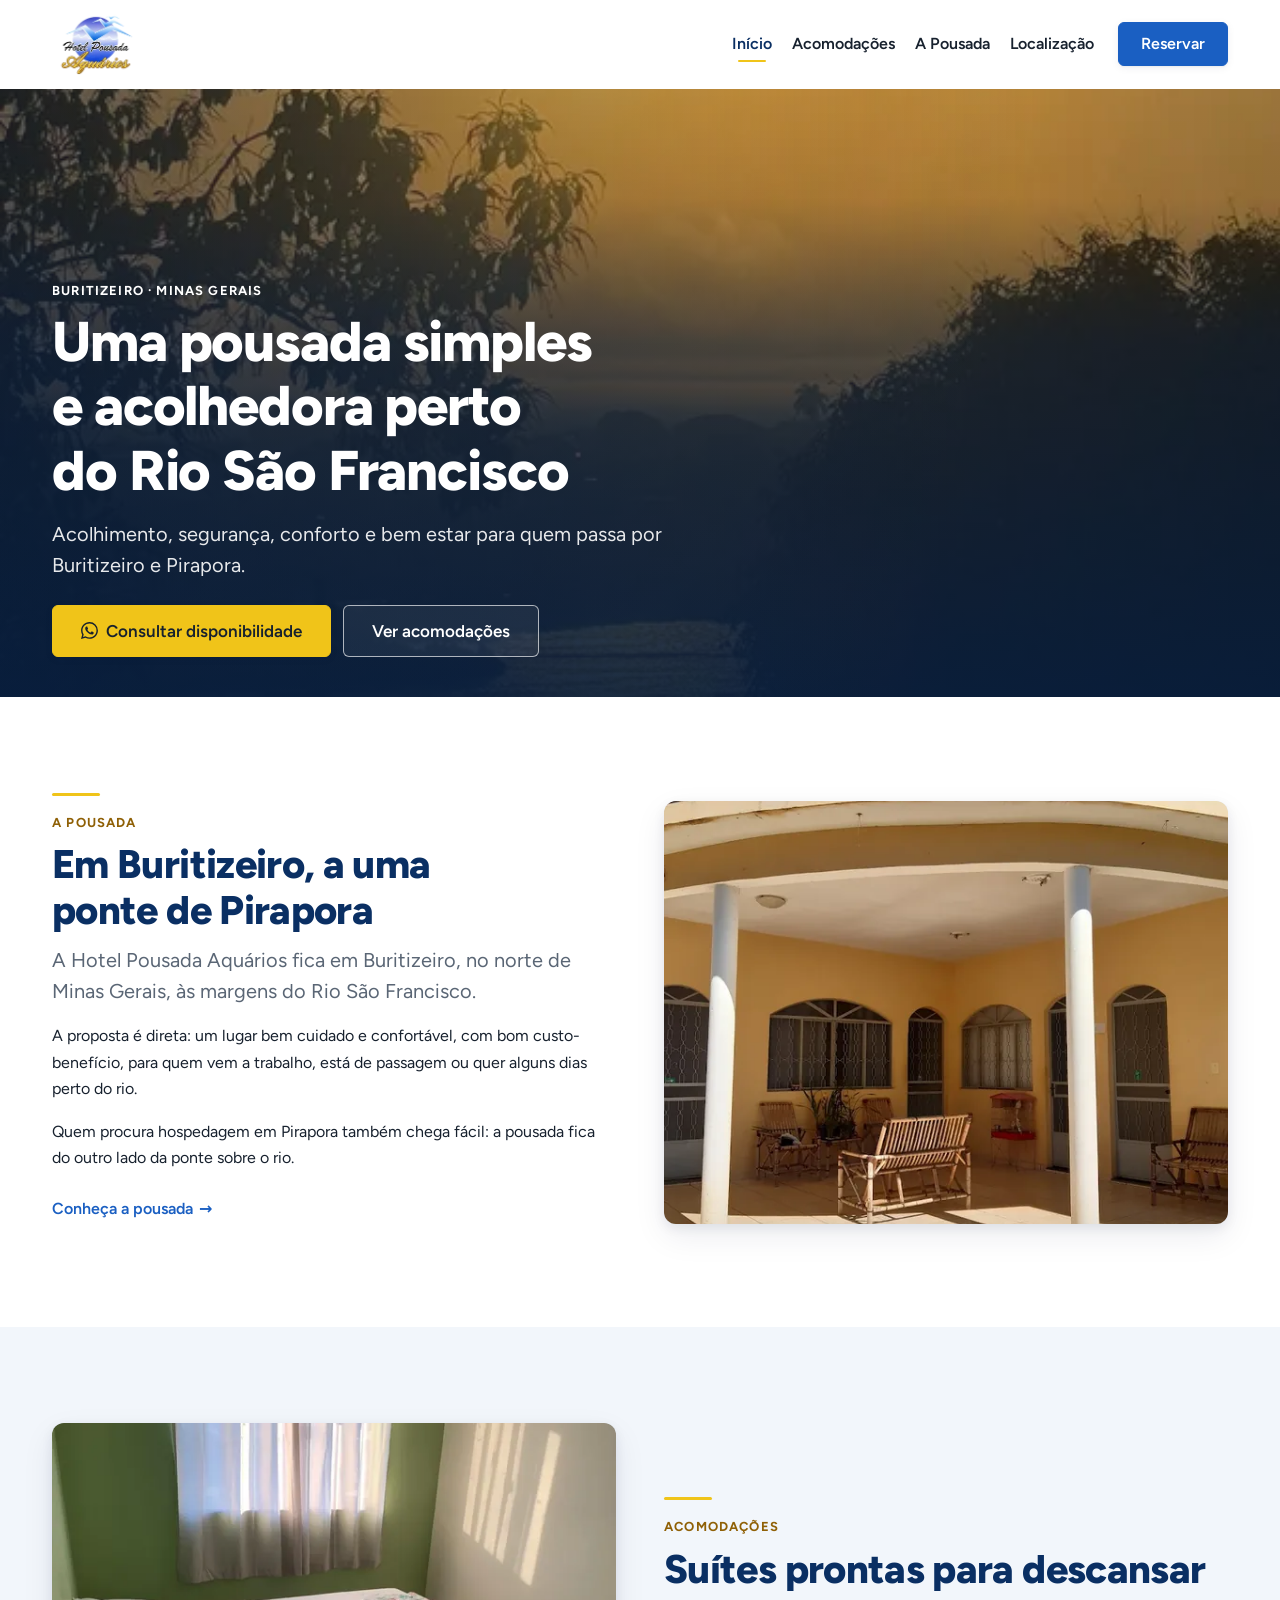
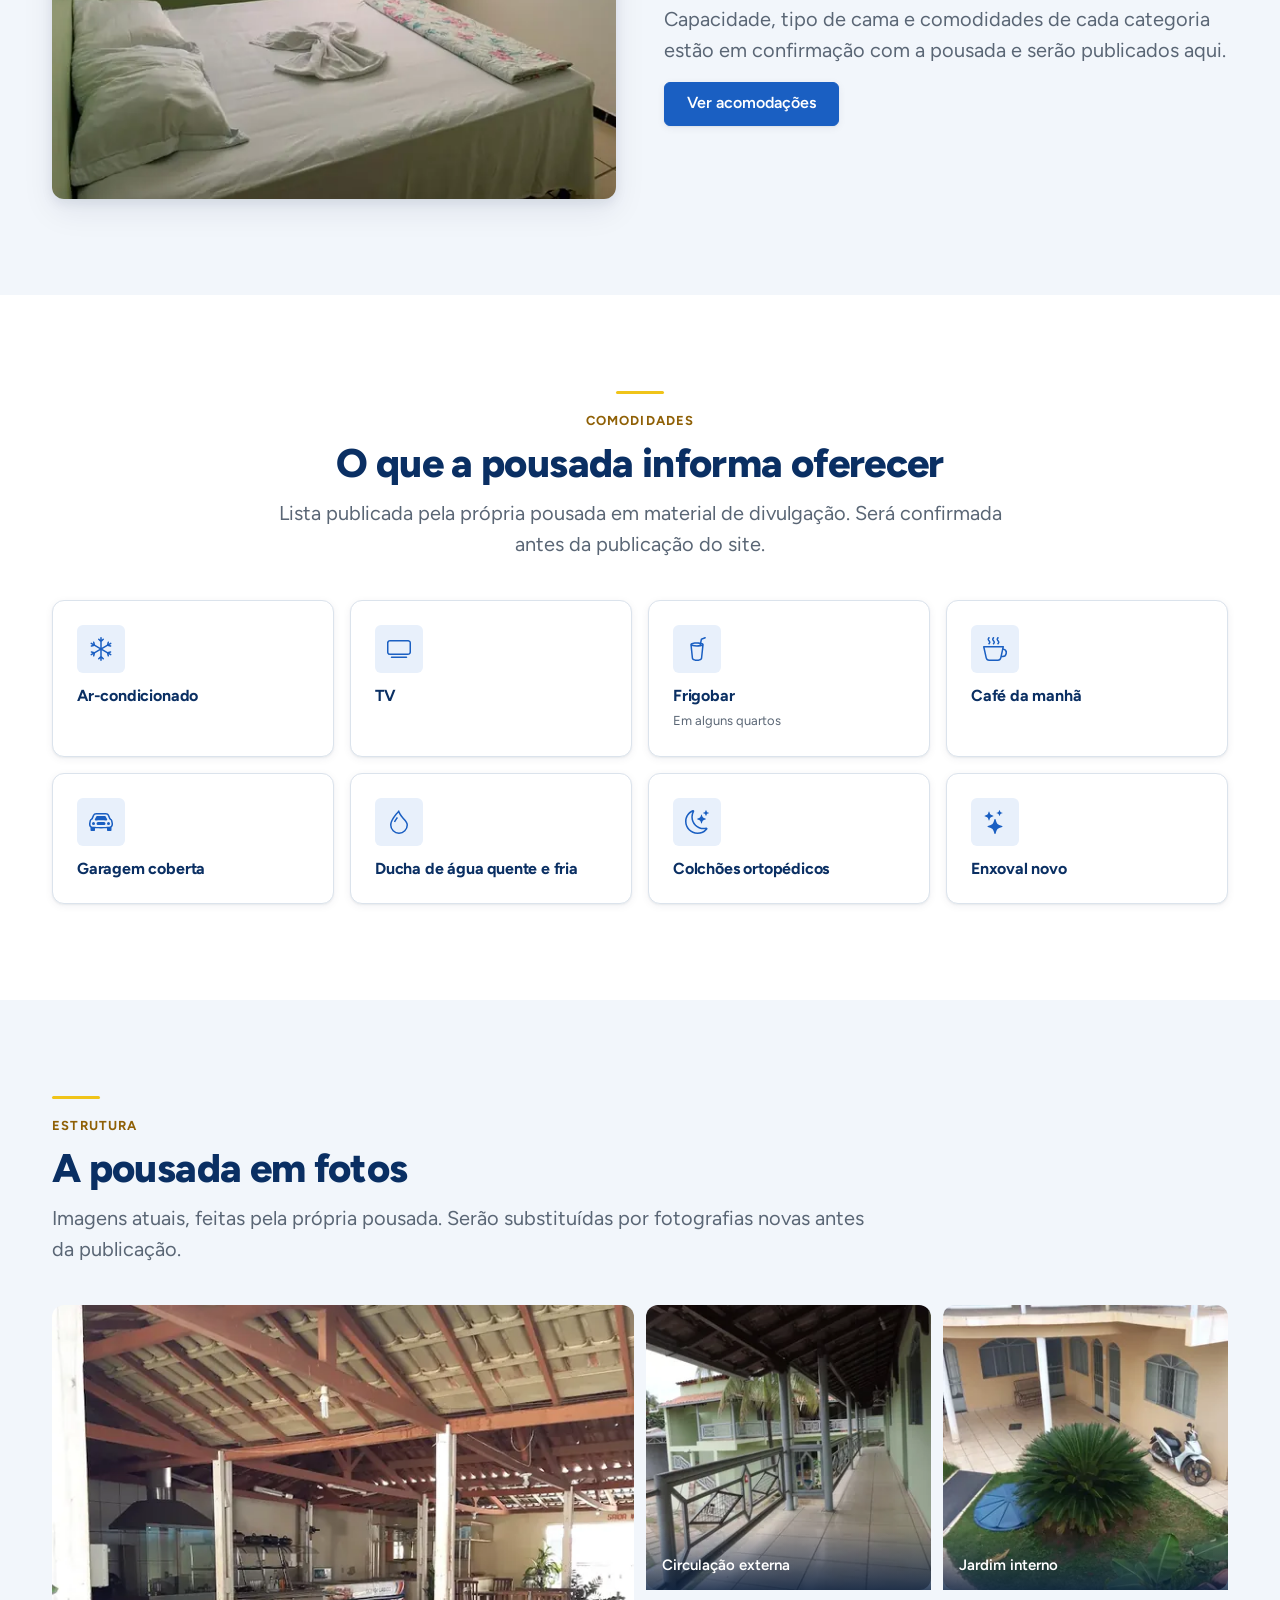
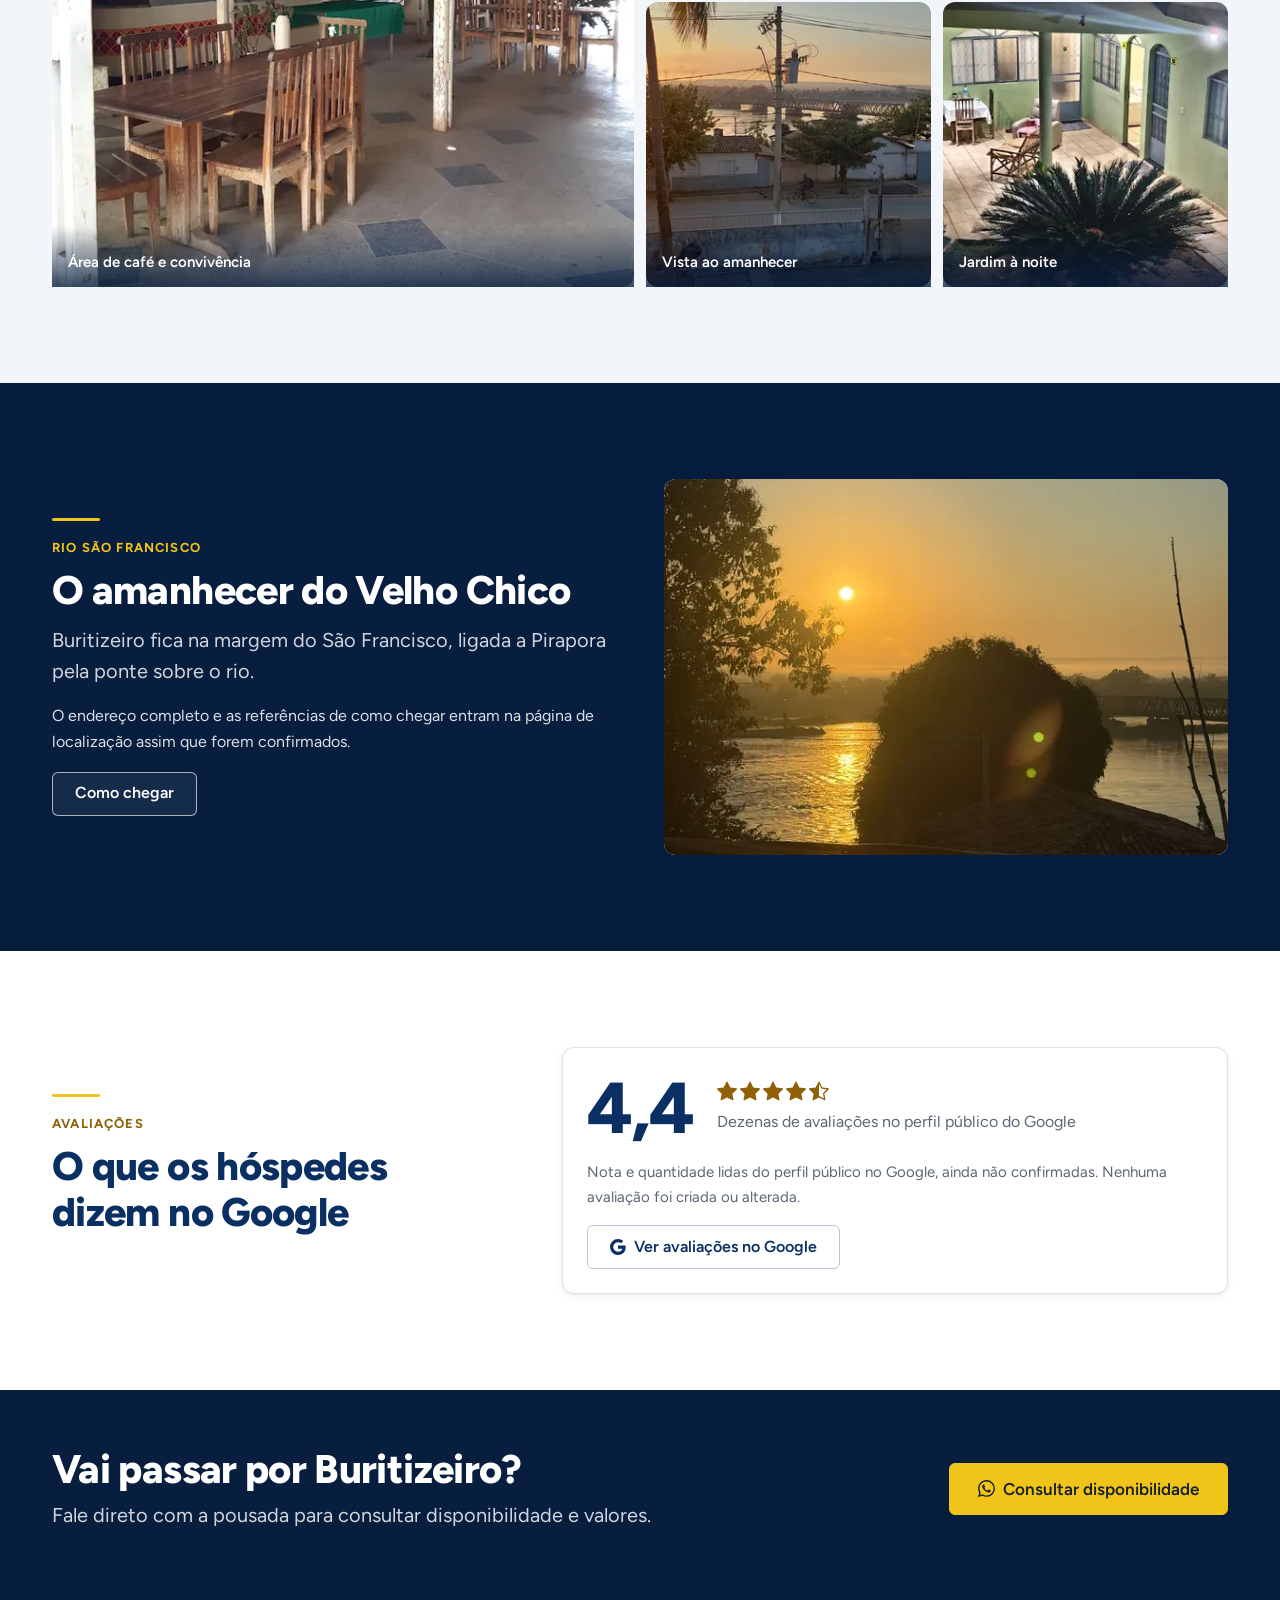
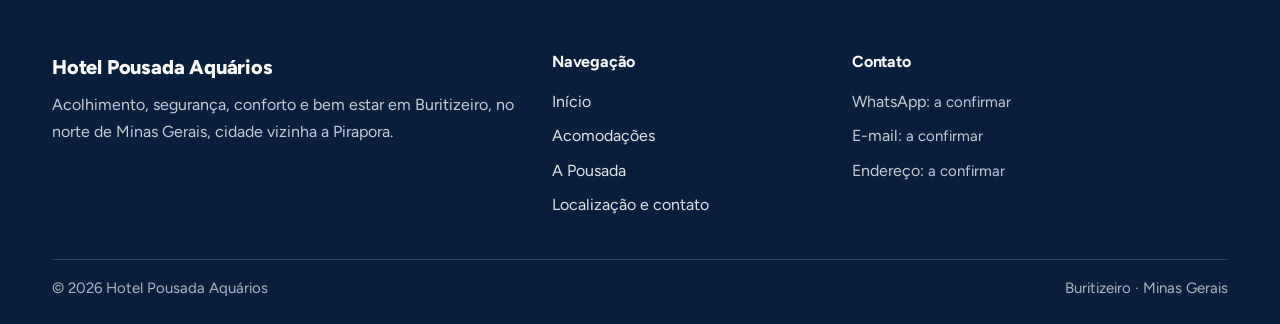
==== commit 88b97c1a: "feat(seo): amplia alcance geográfico para Pirapora sem alterar endereço real" ====
--- a/index.html
+++ b/index.html
@@ -3,8 +3,8 @@
 <head>
   <meta charset="utf-8">
   <meta name="viewport" content="width=device-width, initial-scale=1">
-  <title>Hotel Pousada Aquários — Buritizeiro/MG</title>
-  <meta name="description" content="Hotel Pousada Aquários, em Buritizeiro/MG, próxima ao Rio São Francisco.">
+  <title>Hotel Pousada Aquários — Buritizeiro, perto de Pirapora/MG</title>
+  <meta name="description" content="Pousada em Buritizeiro/MG, às margens do Rio São Francisco. Também é opção de hospedagem para quem procura hotel em Pirapora — fica do outro lado da ponte.">
   <meta name="theme-color" content="#1A5FC2">
 
   <!-- SEO. Todas as URLs absolutas usam um domínio de espaço reservado; rode
@@ -16,8 +16,8 @@
   <meta property="og:type" content="website">
   <meta property="og:site_name" content="Hotel Pousada Aquários">
   <meta property="og:locale" content="pt_BR">
-  <meta property="og:title" content="Hotel Pousada Aquários — Buritizeiro/MG">
-  <meta property="og:description" content="Hotel Pousada Aquários, em Buritizeiro/MG, próxima ao Rio São Francisco.">
+  <meta property="og:title" content="Hotel Pousada Aquários — Buritizeiro, perto de Pirapora/MG">
+  <meta property="og:description" content="Pousada em Buritizeiro/MG, às margens do Rio São Francisco. Também é opção de hospedagem para quem procura hotel em Pirapora — fica do outro lado da ponte.">
   <meta property="og:url" content="https://DOMINIO-A-DEFINIR/">
   <meta property="og:image" content="https://DOMINIO-A-DEFINIR/img/og-image.jpg">
   <meta property="og:image:width" content="1200">
@@ -46,7 +46,7 @@
     "@context": "https://schema.org",
     "@type": "LodgingBusiness",
     "name": "Hotel Pousada Aquários",
-    "description": "Pousada em Buritizeiro, no norte de Minas Gerais, perto do Rio São Francisco.",
+    "description": "Pousada em Buritizeiro, no norte de Minas Gerais, às margens do Rio São Francisco. Atende também quem procura hospedagem em Pirapora, cidade vizinha ligada pela ponte sobre o rio.",
     "url": "https://DOMINIO-A-DEFINIR/",
     "image": "https://DOMINIO-A-DEFINIR/img/og-image.jpg",
     "logo": "https://DOMINIO-A-DEFINIR/img/logo-nav-360.webp",
@@ -177,15 +177,19 @@
             <div class="aq-section-head mb-0">
               <div class="aq-rule"></div>
               <span class="aq-eyebrow">A pousada</span>
-              <h2>Perto do rio, no ritmo de Buritizeiro</h2>
+              <h2>Em Buritizeiro, a uma ponte de Pirapora</h2>
               <p class="aq-lead">
                 A Hotel Pousada Aquários fica em Buritizeiro, no norte de Minas
-                Gerais — cidade separada de Pirapora pelo Rio São Francisco.
+                Gerais, às margens do Rio São Francisco.
               </p>
               <p>
                 A proposta é direta: um lugar bem cuidado e confortável, com bom
                 custo-benefício, para quem vem a trabalho, está de passagem ou
                 quer alguns dias perto do rio.
+              </p>
+              <p>
+                Quem procura hospedagem em Pirapora também chega fácil: a
+                pousada fica do outro lado da ponte sobre o rio.
               </p>
               <p class="mt-3 mb-0">
                 <a class="aq-link-arrow" href="pousada.html">Conheça a pousada</a>
@@ -511,7 +515,7 @@
           <p class="aq-footer__brand mb-2">Hotel Pousada Aquários</p>
           <p class="mb-0" style="max-width: 30rem">
             Acolhimento, segurança, conforto e bem estar em Buritizeiro,
-            no norte de Minas Gerais, perto do Rio São Francisco.
+            no norte de Minas Gerais, cidade vizinha a Pirapora.
           </p>
         </div>
 
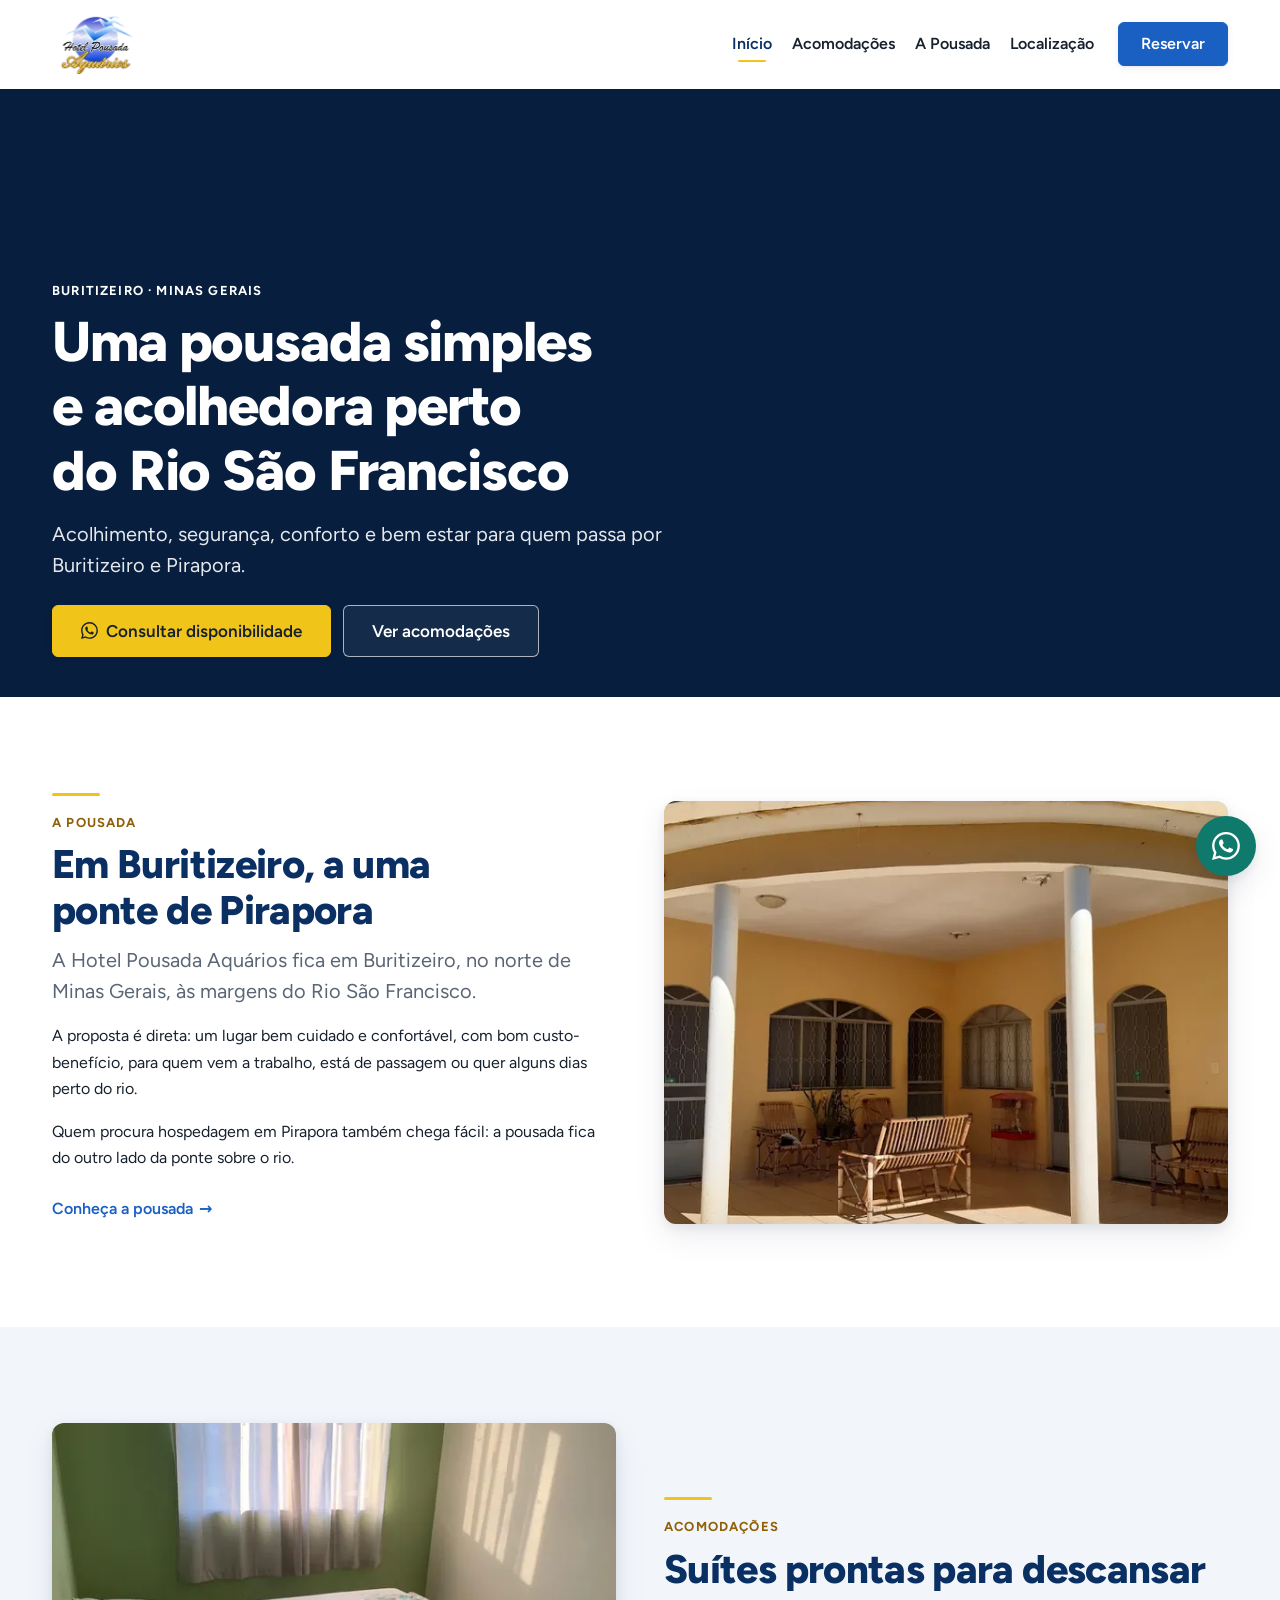
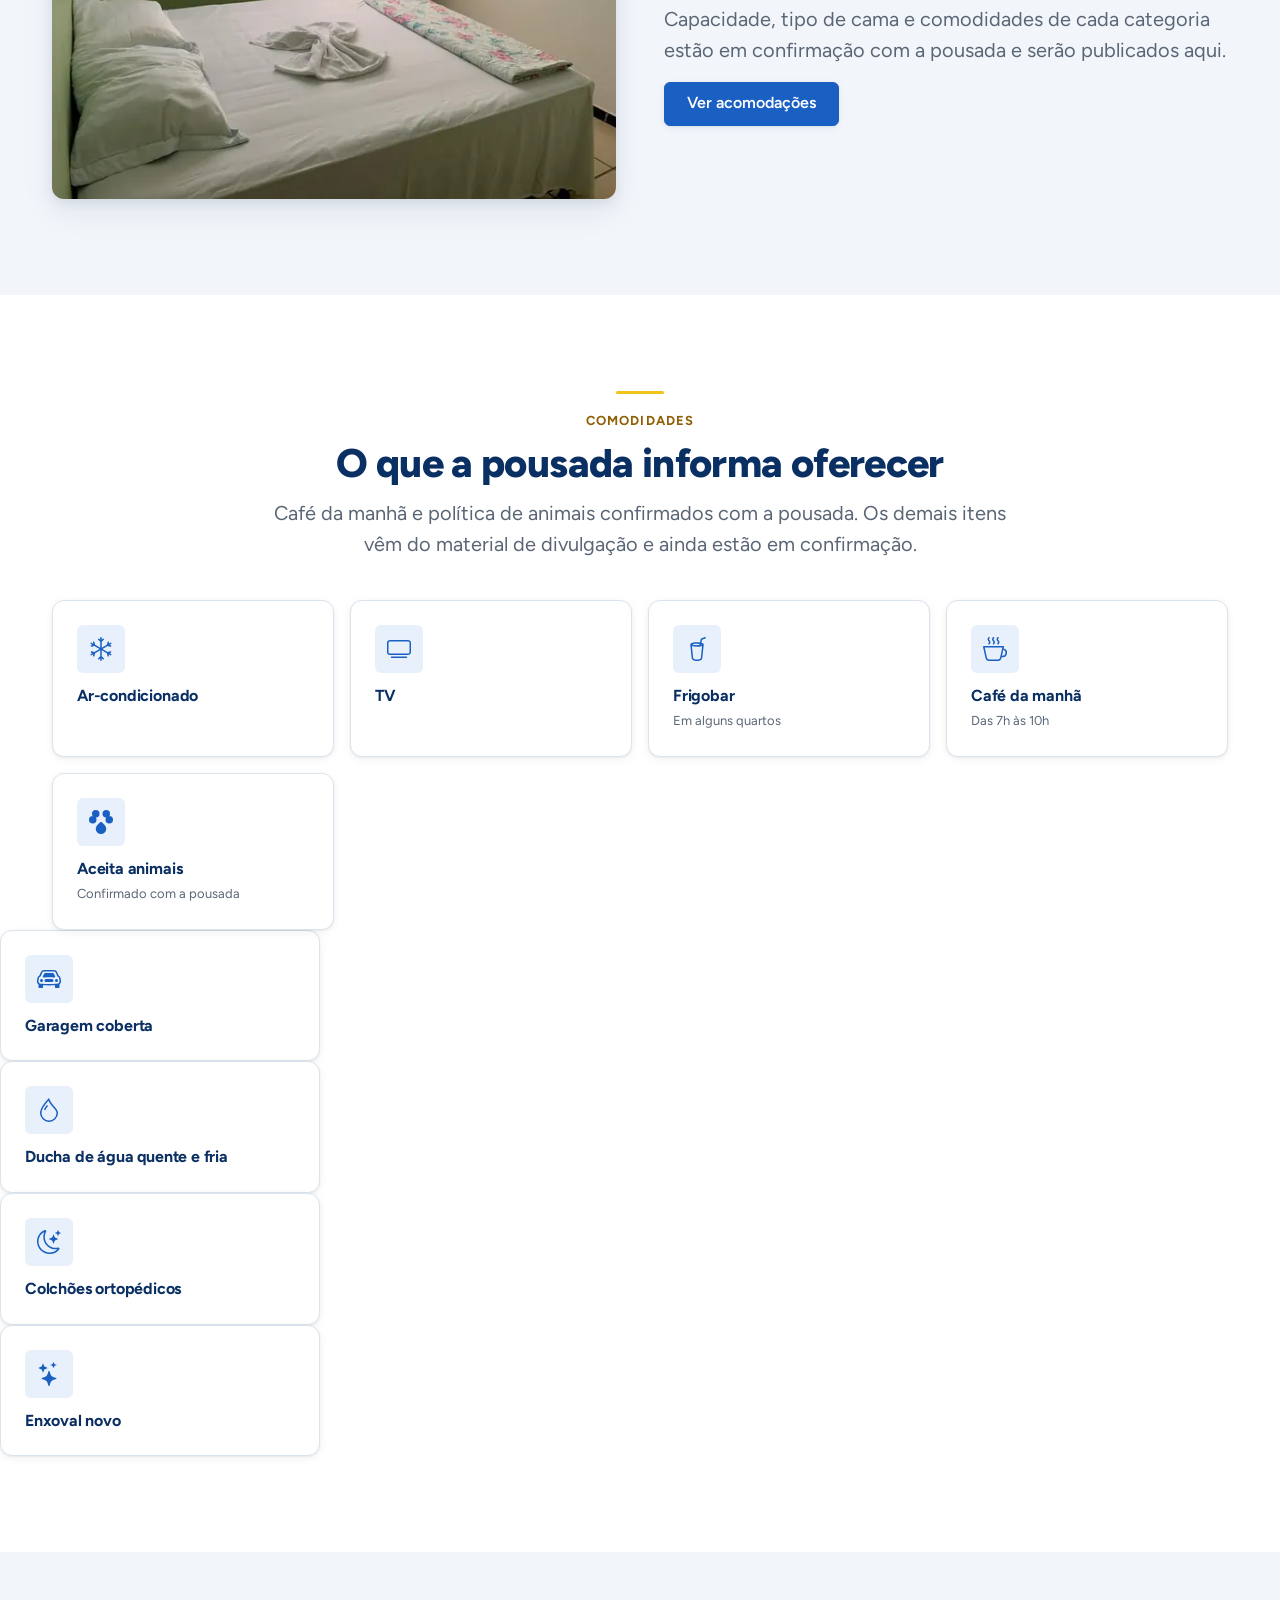
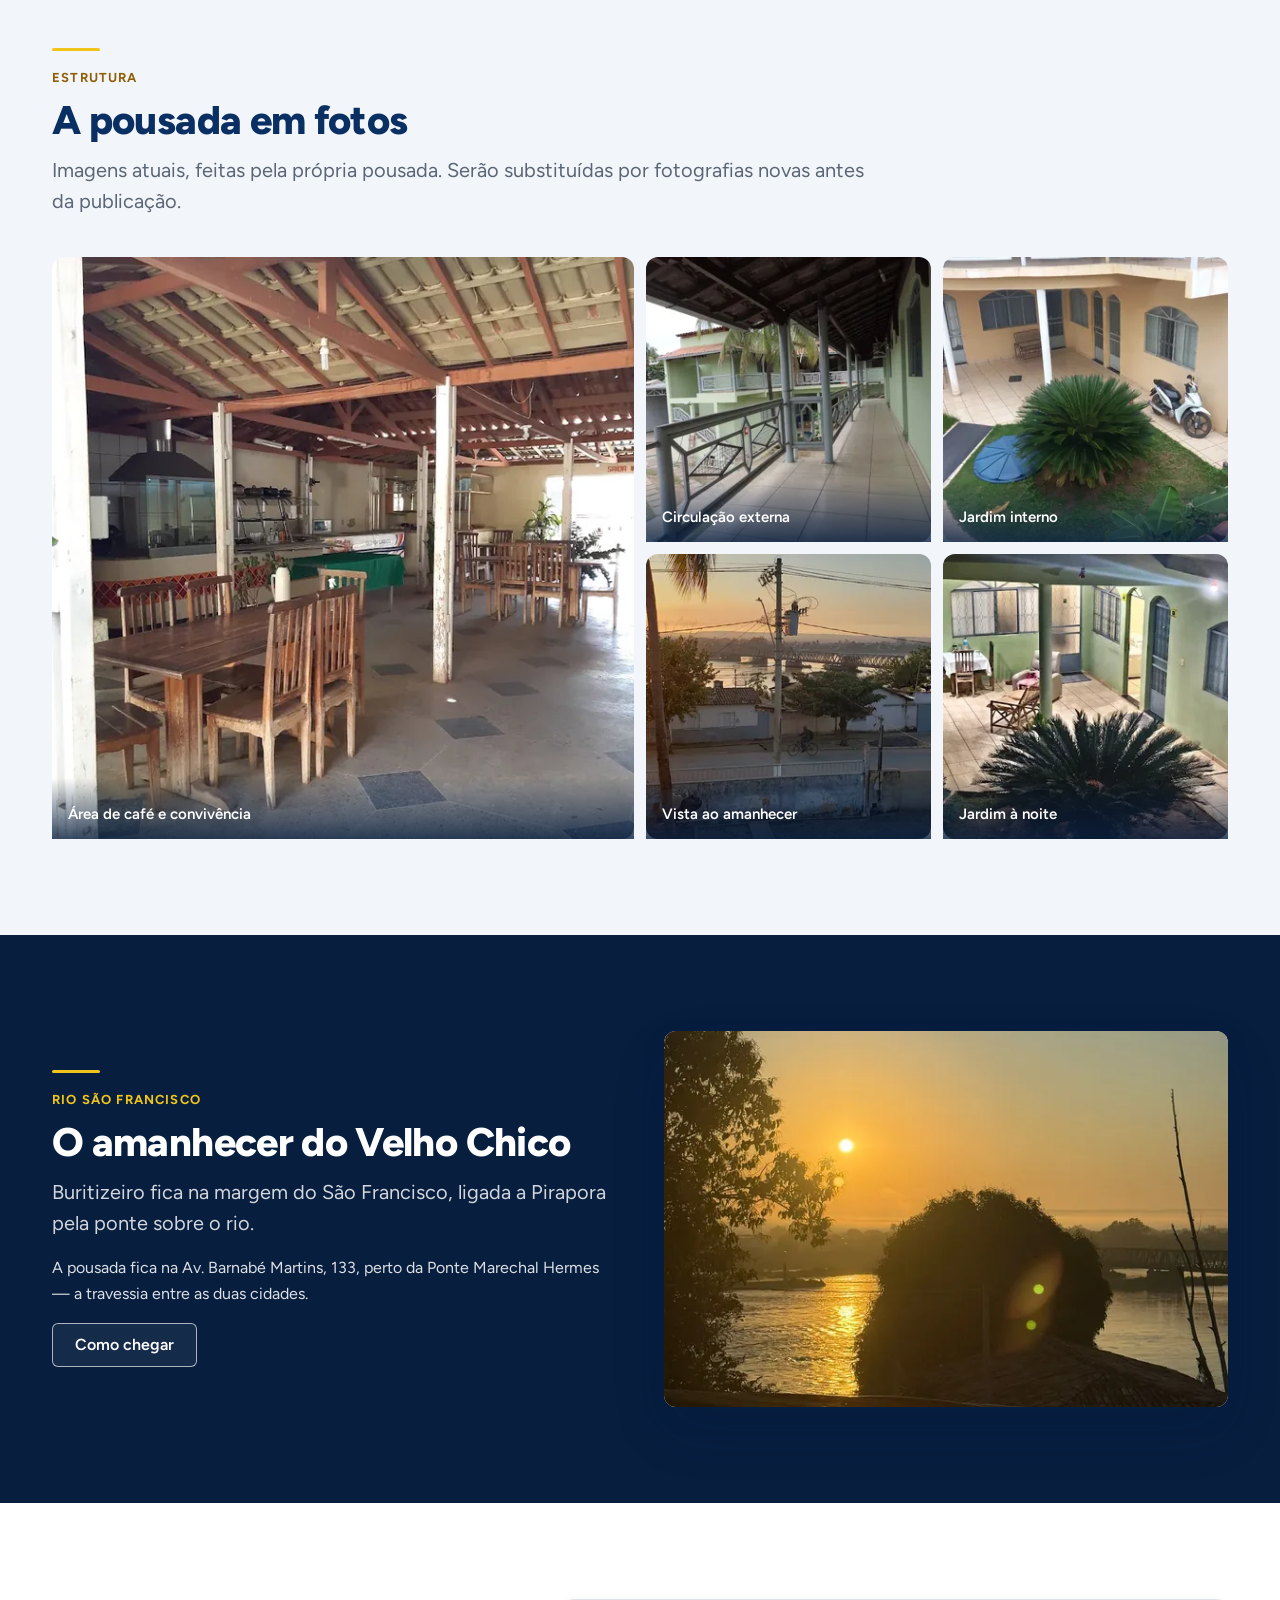
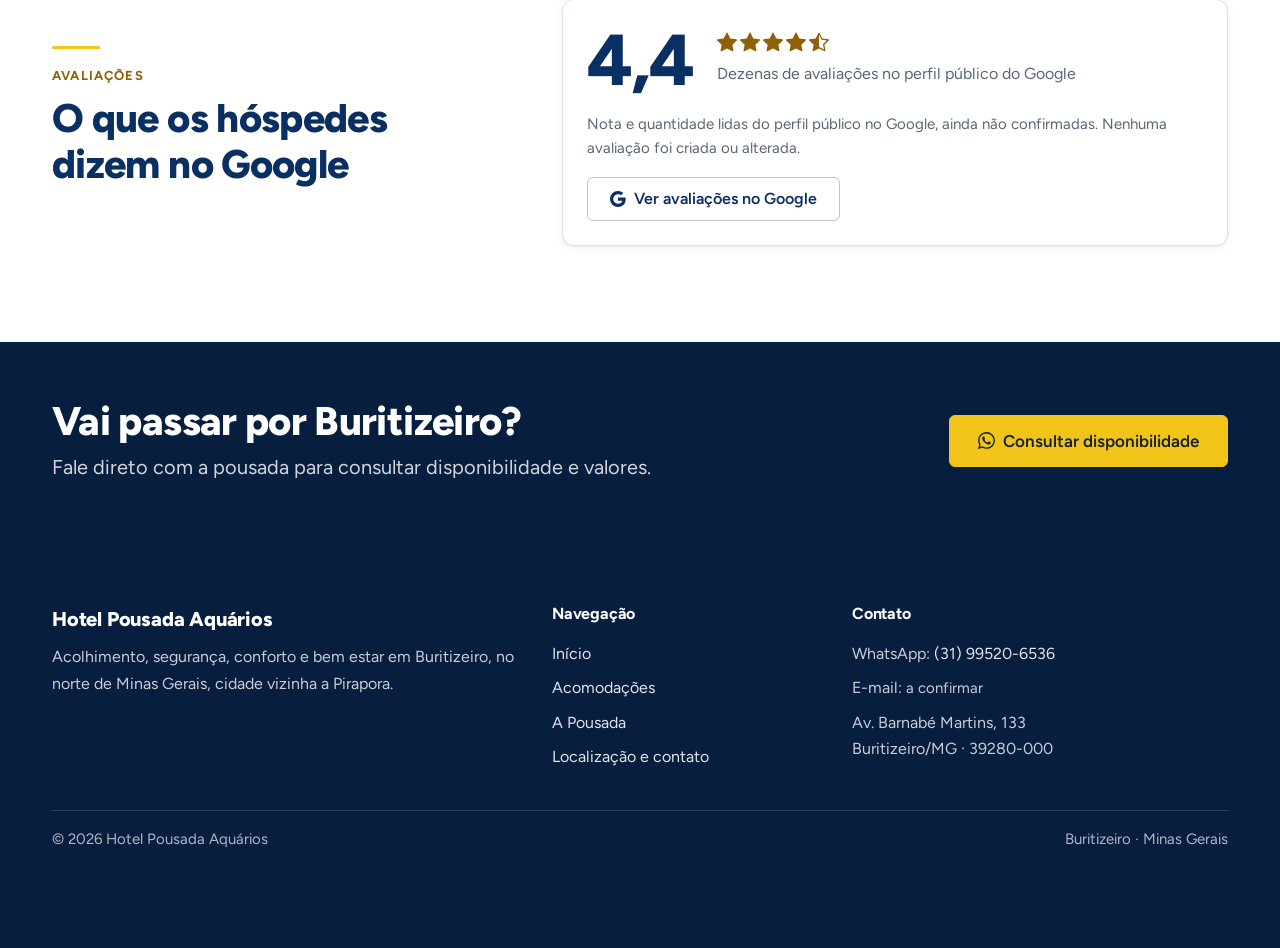
==== commit 65fefde3: "feat: publica dados confirmados da pousada e ativa o WhatsApp" ====
--- a/index.html
+++ b/index.html
@@ -50,12 +50,16 @@
     "url": "https://DOMINIO-A-DEFINIR/",
     "image": "https://DOMINIO-A-DEFINIR/img/og-image.jpg",
     "logo": "https://DOMINIO-A-DEFINIR/img/logo-nav-360.webp",
+    "telephone": "+55-31-99520-6536",
     "address": {
       "@type": "PostalAddress",
+      "streetAddress": "Av. Barnabé Martins, 133",
       "addressLocality": "Buritizeiro",
       "addressRegion": "MG",
+      "postalCode": "39280-000",
       "addressCountry": "BR"
     },
+    "hasMap": "https://www.google.com/maps/search/?api=1&query=Hotel%20Pousada%20Aqu%C3%A1rios%2C%20Av.%20Barnab%C3%A9%20Martins%2C%20133%2C%20Buritizeiro%20-%20MG%2C%2039280-000",
     "areaServed": [
       {
         "@type": "City",
@@ -64,6 +68,23 @@
       {
         "@type": "City",
         "name": "Pirapora"
+      }
+    ],
+    "checkinTime": "12:00",
+    "checkoutTime": "12:00",
+    "petsAllowed": true,
+    "currenciesAccepted": "BRL",
+    "paymentAccepted": "Dinheiro, Cartão de crédito, Cartão de débito, Pix",
+    "amenityFeature": [
+      {
+        "@type": "LocationFeatureSpecification",
+        "name": "Café da manhã incluso",
+        "value": true
+      },
+      {
+        "@type": "LocationFeatureSpecification",
+        "name": "Aceita animais de estimação",
+        "value": true
       }
     ]
   }
@@ -250,8 +271,9 @@
           <span class="aq-eyebrow">Comodidades</span>
           <h2>O que a pousada informa oferecer</h2>
           <p class="aq-lead">
-            Lista publicada pela própria pousada em material de divulgação.
-            Será confirmada antes da publicação do site.
+            Café da manhã e política de animais confirmados com a pousada. Os
+            demais itens vêm do material de divulgação e ainda estão em
+            confirmação.
           </p>
         </div>
 
@@ -284,11 +306,23 @@
             </div>
           </div>
           <div class="col-6 col-md-4 col-lg-3">
-            <div class="aq-card h-100" data-confirmar>
+            <div class="aq-card h-100">
               <div class="aq-card__body">
                 <span class="aq-card__icon"><svg class="aq-icon" viewBox="0 0 16 16" fill="currentColor" aria-hidden="true" focusable="false"><path fill-rule="evenodd" d="M.5 6a.5.5 0 0 0-.488.608l1.652 7.434A2.5 2.5 0 0 0 4.104 16h5.792a2.5 2.5 0 0 0 2.44-1.958l.131-.59a3 3 0 0 0 1.3-5.854l.221-.99A.5.5 0 0 0 13.5 6zM13 12.5a2 2 0 0 1-.316-.025l.867-3.898A2.001 2.001 0 0 1 13 12.5M2.64 13.825 1.123 7h11.754l-1.517 6.825A1.5 1.5 0 0 1 9.896 15H4.104a1.5 1.5 0 0 1-1.464-1.175"/> <path d="m4.4.8-.003.004-.014.019a4 4 0 0 0-.204.31 2 2 0 0 0-.141.267c-.026.06-.034.092-.037.103v.004a.6.6 0 0 0 .091.248c.075.133.178.272.308.445l.01.012c.118.158.26.347.37.543.112.2.22.455.22.745 0 .188-.065.368-.119.494a3 3 0 0 1-.202.388 5 5 0 0 1-.253.382l-.018.025-.005.008-.002.002A.5.5 0 0 1 3.6 4.2l.003-.004.014-.019a4 4 0 0 0 .204-.31 2 2 0 0 0 .141-.267c.026-.06.034-.092.037-.103a.6.6 0 0 0-.09-.252A4 4 0 0 0 3.6 2.8l-.01-.012a5 5 0 0 1-.37-.543A1.53 1.53 0 0 1 3 1.5c0-.188.065-.368.119-.494.059-.138.134-.274.202-.388a6 6 0 0 1 .253-.382l.025-.035A.5.5 0 0 1 4.4.8m3 0-.003.004-.014.019a4 4 0 0 0-.204.31 2 2 0 0 0-.141.267c-.026.06-.034.092-.037.103v.004a.6.6 0 0 0 .091.248c.075.133.178.272.308.445l.01.012c.118.158.26.347.37.543.112.2.22.455.22.745 0 .188-.065.368-.119.494a3 3 0 0 1-.202.388 5 5 0 0 1-.253.382l-.018.025-.005.008-.002.002A.5.5 0 0 1 6.6 4.2l.003-.004.014-.019a4 4 0 0 0 .204-.31 2 2 0 0 0 .141-.267c.026-.06.034-.092.037-.103a.6.6 0 0 0-.09-.252A4 4 0 0 0 6.6 2.8l-.01-.012a5 5 0 0 1-.37-.543A1.53 1.53 0 0 1 6 1.5c0-.188.065-.368.119-.494.059-.138.134-.274.202-.388a6 6 0 0 1 .253-.382l.025-.035A.5.5 0 0 1 7.4.8m3 0-.003.004-.014.019a4 4 0 0 0-.204.31 2 2 0 0 0-.141.267c-.026.06-.034.092-.037.103v.004a.6.6 0 0 0 .091.248c.075.133.178.272.308.445l.01.012c.118.158.26.347.37.543.112.2.22.455.22.745 0 .188-.065.368-.119.494a3 3 0 0 1-.202.388 5 5 0 0 1-.252.382l-.019.025-.005.008-.002.002A.5.5 0 0 1 9.6 4.2l.003-.004.014-.019a4 4 0 0 0 .204-.31 2 2 0 0 0 .141-.267c.026-.06.034-.092.037-.103a.6.6 0 0 0-.09-.252A4 4 0 0 0 9.6 2.8l-.01-.012a5 5 0 0 1-.37-.543A1.53 1.53 0 0 1 9 1.5c0-.188.065-.368.119-.494.059-.138.134-.274.202-.388a6 6 0 0 1 .253-.382l.025-.035A.5.5 0 0 1 10.4.8"/></svg></span>
-                <h3 class="h6 mb-0">Café da manhã</h3>
-              </div>
+                <h3 class="h6 mb-1">Café da manhã</h3>
+                <p class="aq-text-xs aq-text-muted mb-0">Das 7h às 10h</p>
+              </div>
+            </div>
+          </div>
+          <div class="col-6 col-md-4 col-lg-3">
+            <div class="aq-card h-100">
+              <div class="aq-card__body">
+                <span class="aq-card__icon"><svg class="aq-icon" viewBox="0 0 16 16" fill="currentColor" aria-hidden="true" focusable="false"><path d="M4.5 5a2.5 2.5 0 1 1 0-5 2.5 2.5 0 0 1 0 5m7 0a2.5 2.5 0 1 1 0-5 2.5 2.5 0 0 1 0 5M2.5 9a2.5 2.5 0 1 1 0-5 2.5 2.5 0 0 1 0 5m11 0a2.5 2.5 0 1 1 0-5 2.5 2.5 0 0 1 0 5M8 16a3.5 3.5 0 0 1-3.5-3.5c0-1.5 1-2.5 1.9-3.4.7-.7 1.1-1.1 1.6-1.1s.9.4 1.6 1.1c.9.9 1.9 1.9 1.9 3.4A3.5 3.5 0 0 1 8 16"/></svg></span>
+                <h3 class="h6 mb-1">Aceita animais</h3>
+                <p class="aq-text-xs aq-text-muted mb-0">Confirmado com a pousada</p>
+              </div>
+            </div>
+          </div>
             </div>
           </div>
           <div class="col-6 col-md-4 col-lg-3">
@@ -413,8 +447,8 @@
                 pela ponte sobre o rio.
               </p>
               <p>
-                O endereço completo e as referências de como chegar entram na
-                página de localização assim que forem confirmados.
+                A pousada fica na Av. Barnabé Martins, 133, perto da Ponte
+                Marechal Hermes — a travessia entre as duas cidades.
               </p>
               <p class="mt-3 mb-0">
                 <a class="btn-aq-outline btn-aq-outline--invert" href="contato.html">
@@ -534,9 +568,9 @@
           <!-- Nenhum canal de contato é publicado antes da confirmação com o
                proprietário (roadmap, seção 26). -->
           <ul class="aq-footer__list">
-            <li data-confirmar>WhatsApp: <span class="aq-text-sm">a confirmar</span></li>
+            <li>WhatsApp: <a href="tel:+5531995206536">(31) 99520-6536</a></li>
             <li data-confirmar>E-mail: <span class="aq-text-sm">a confirmar</span></li>
-            <li data-confirmar>Endereço: <span class="aq-text-sm">a confirmar</span></li>
+            <li>Av. Barnabé Martins, 133<br>Buritizeiro/MG · 39280-000</li>
           </ul>
         </div>
 
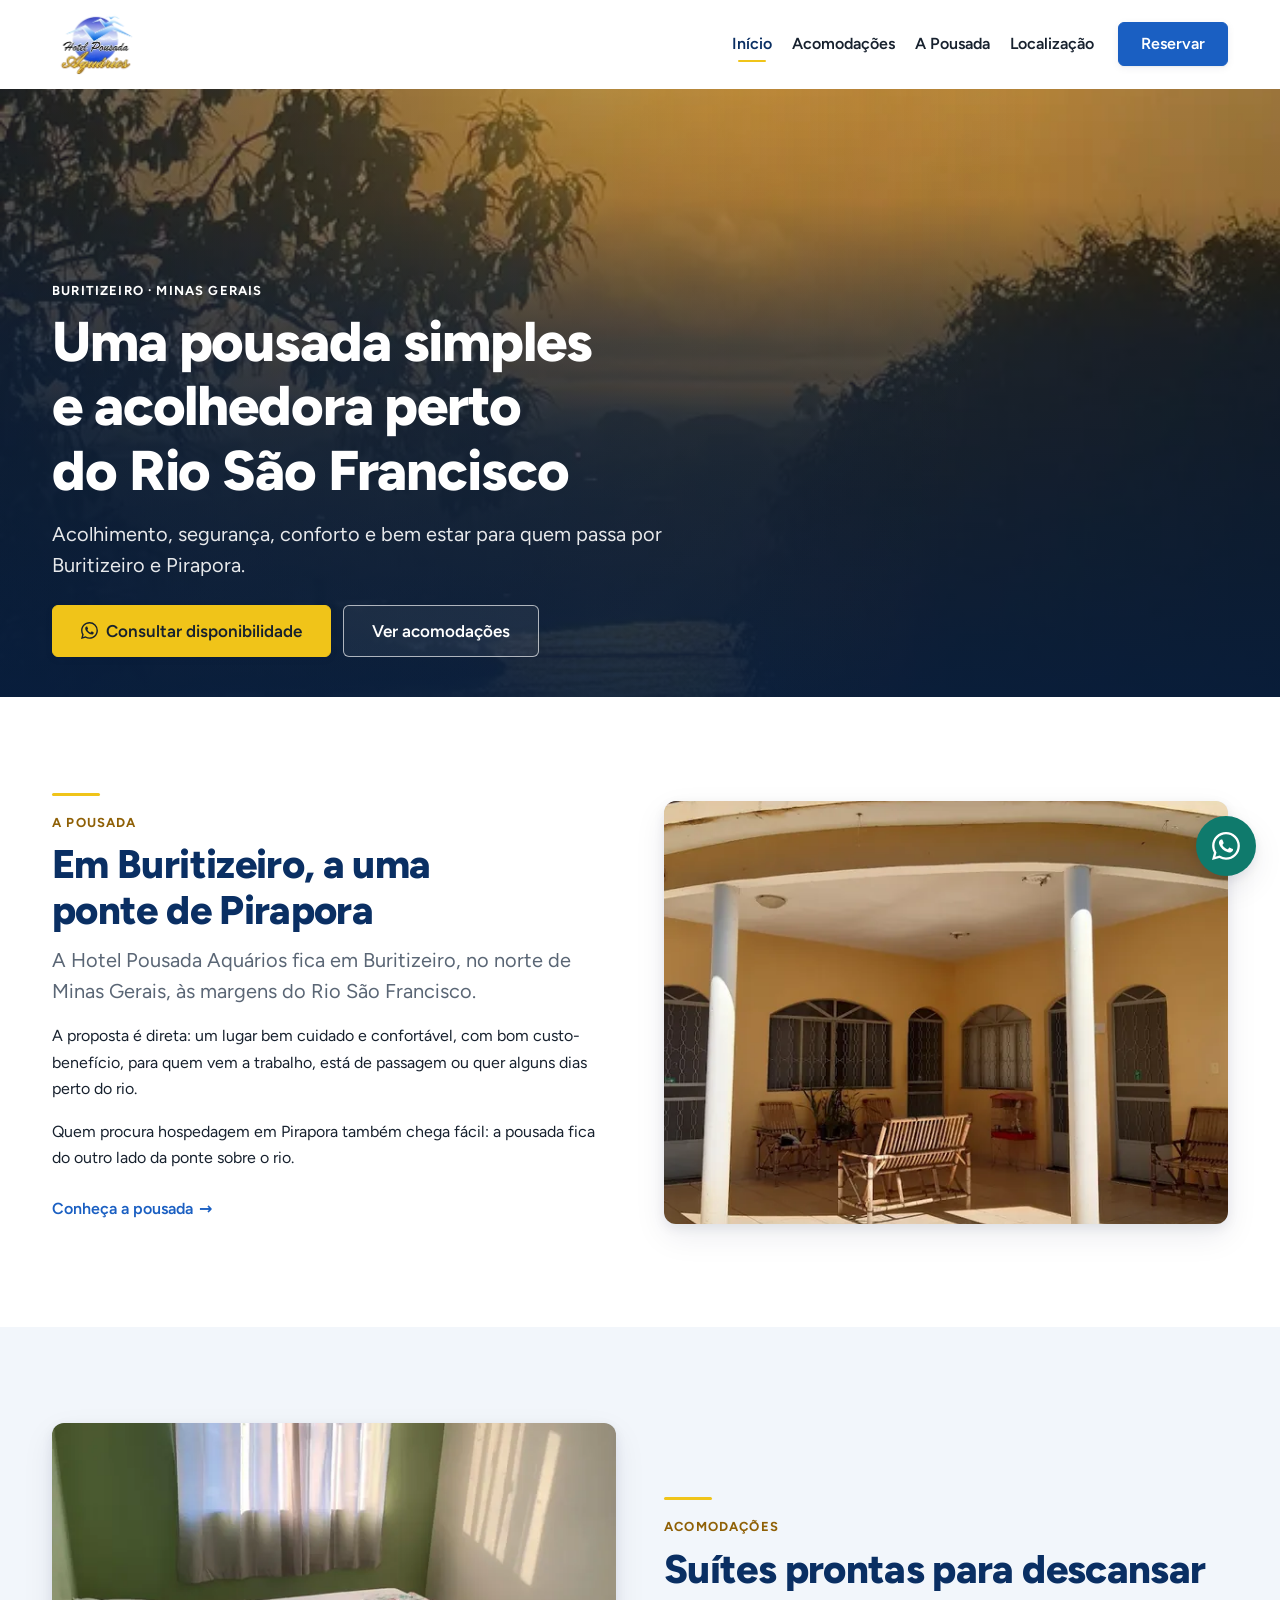
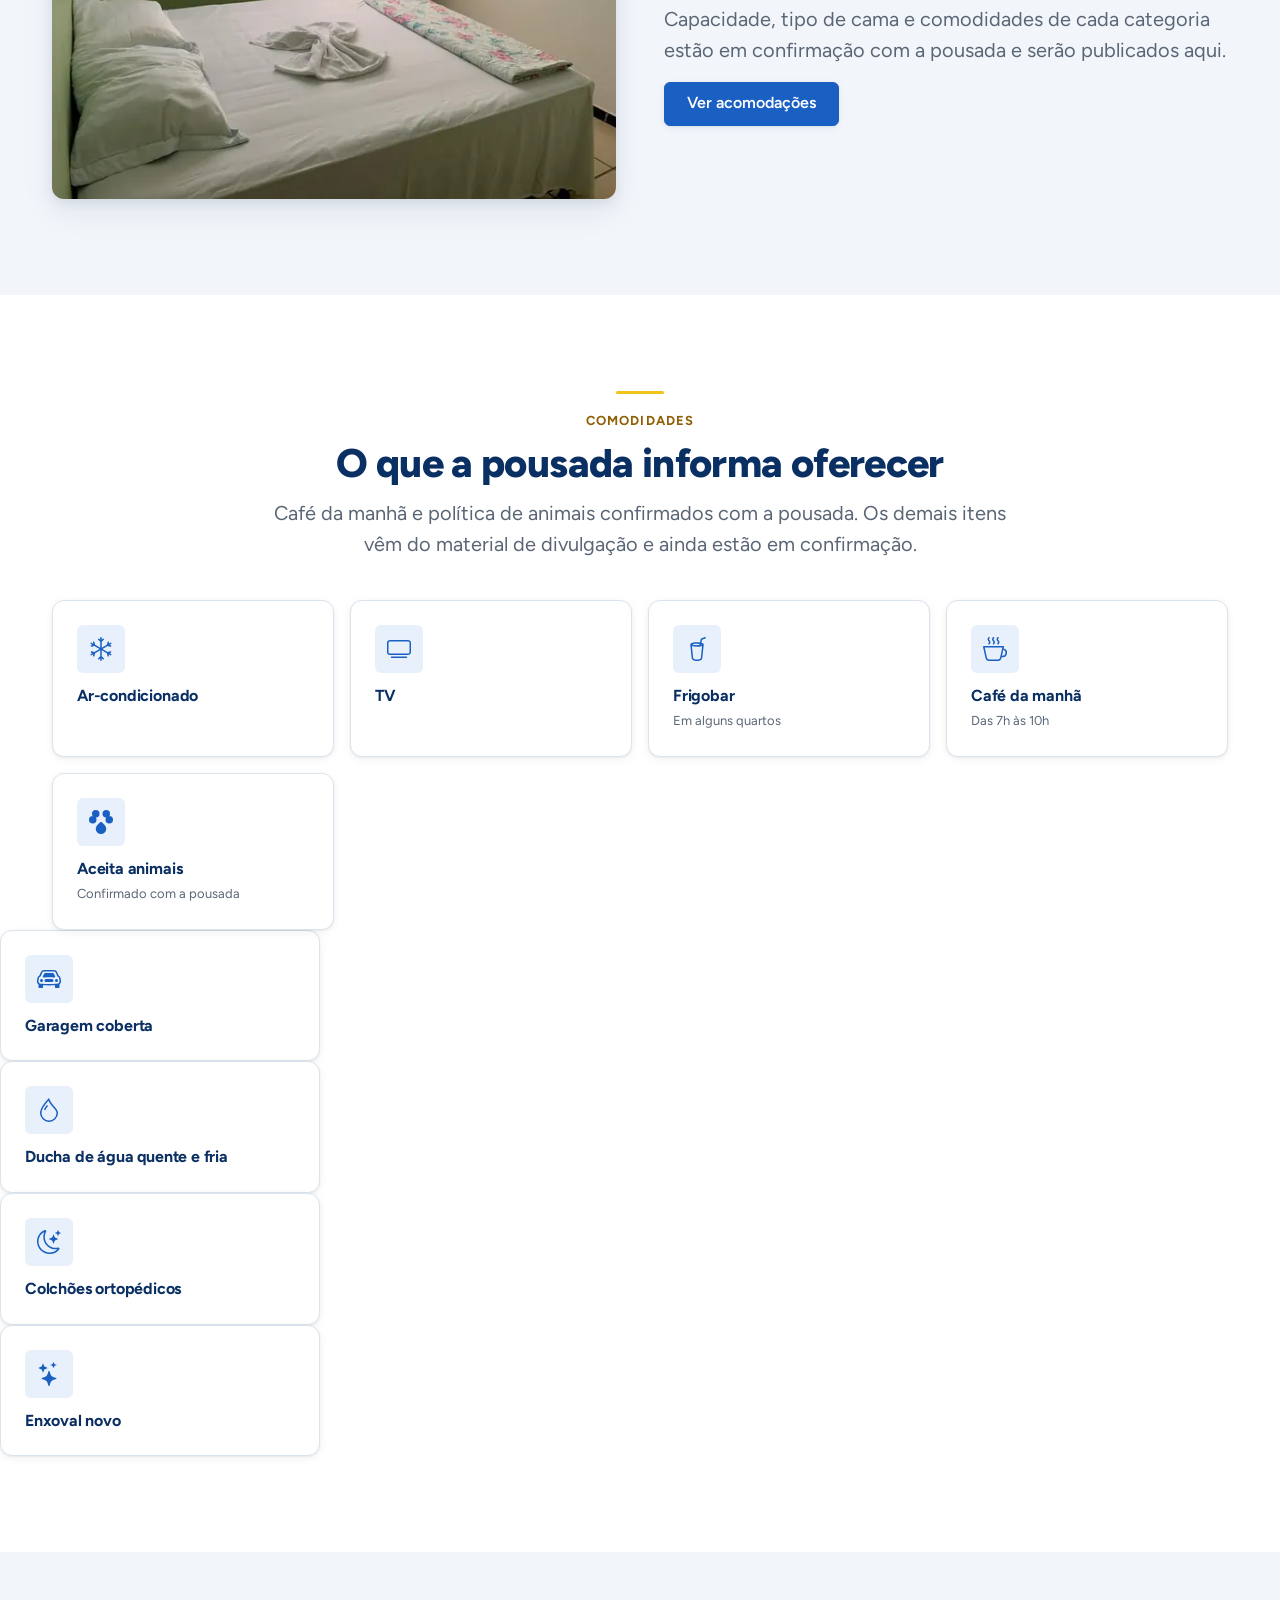
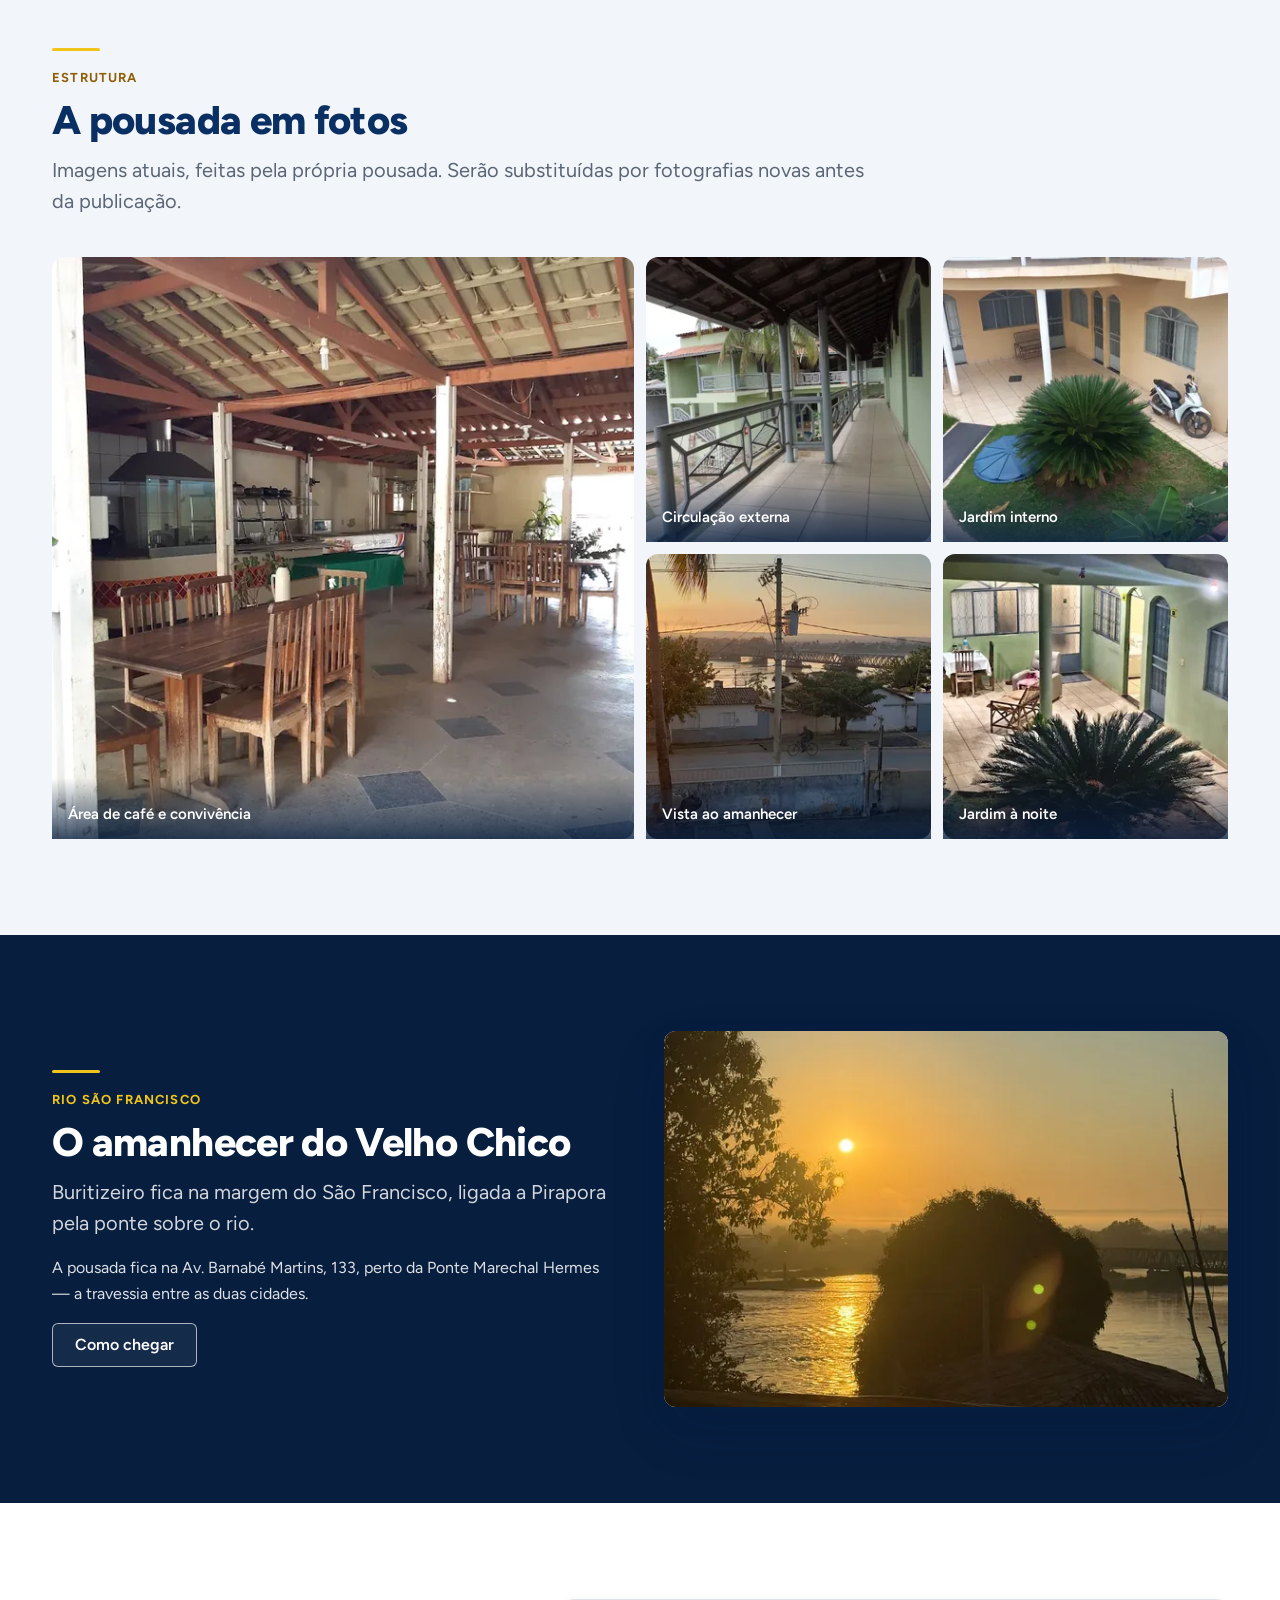
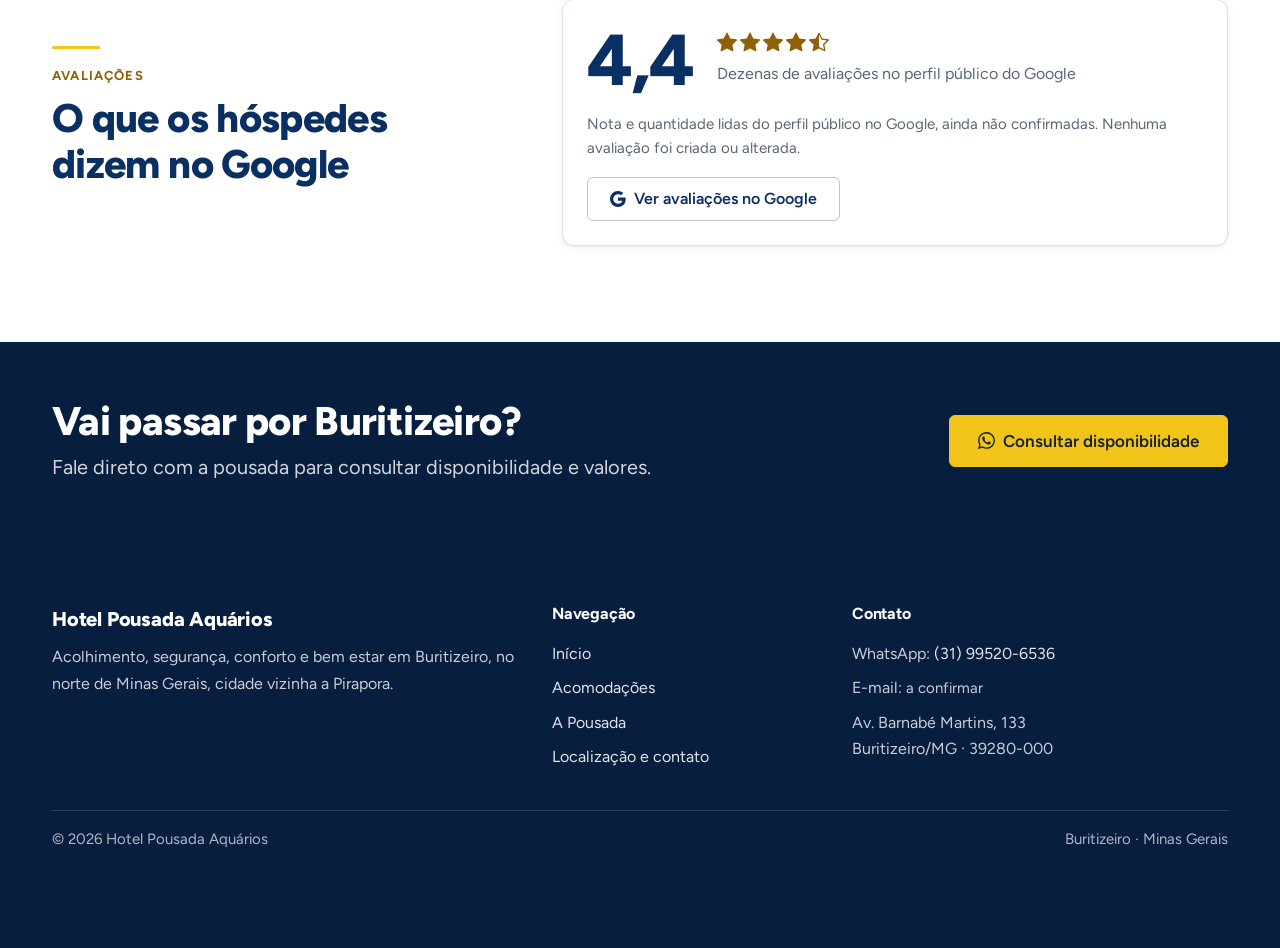
==== commit 8d6f7780: "chore: define o domínio hotelpousadaquarios.paulodev.net" ====
--- a/index.html
+++ b/index.html
@@ -11,15 +11,15 @@
        tools/definir-dominio.py antes de publicar para trocar de uma vez.
        O canonical é absoluto porque relativo, embora o Google aceite,
        reprova na auditoria de SEO do Lighthouse. -->
-  <link rel="canonical" href="https://DOMINIO-A-DEFINIR/">
+  <link rel="canonical" href="https://hotelpousadaquarios.paulodev.net/">
 
   <meta property="og:type" content="website">
   <meta property="og:site_name" content="Hotel Pousada Aquários">
   <meta property="og:locale" content="pt_BR">
   <meta property="og:title" content="Hotel Pousada Aquários — Buritizeiro, perto de Pirapora/MG">
   <meta property="og:description" content="Pousada em Buritizeiro/MG, às margens do Rio São Francisco. Também é opção de hospedagem para quem procura hotel em Pirapora — fica do outro lado da ponte.">
-  <meta property="og:url" content="https://DOMINIO-A-DEFINIR/">
-  <meta property="og:image" content="https://DOMINIO-A-DEFINIR/img/og-image.jpg">
+  <meta property="og:url" content="https://hotelpousadaquarios.paulodev.net/">
+  <meta property="og:image" content="https://hotelpousadaquarios.paulodev.net/img/og-image.jpg">
   <meta property="og:image:width" content="1200">
   <meta property="og:image:height" content="630">
   <meta property="og:image:alt" content="Amanhecer sobre o Rio São Francisco, visto de Buritizeiro">
@@ -47,9 +47,9 @@
     "@type": "LodgingBusiness",
     "name": "Hotel Pousada Aquários",
     "description": "Pousada em Buritizeiro, no norte de Minas Gerais, às margens do Rio São Francisco. Atende também quem procura hospedagem em Pirapora, cidade vizinha ligada pela ponte sobre o rio.",
-    "url": "https://DOMINIO-A-DEFINIR/",
-    "image": "https://DOMINIO-A-DEFINIR/img/og-image.jpg",
-    "logo": "https://DOMINIO-A-DEFINIR/img/logo-nav-360.webp",
+    "url": "https://hotelpousadaquarios.paulodev.net/",
+    "image": "https://hotelpousadaquarios.paulodev.net/img/og-image.jpg",
+    "logo": "https://hotelpousadaquarios.paulodev.net/img/logo-nav-360.webp",
     "telephone": "+55-31-99520-6536",
     "address": {
       "@type": "PostalAddress",
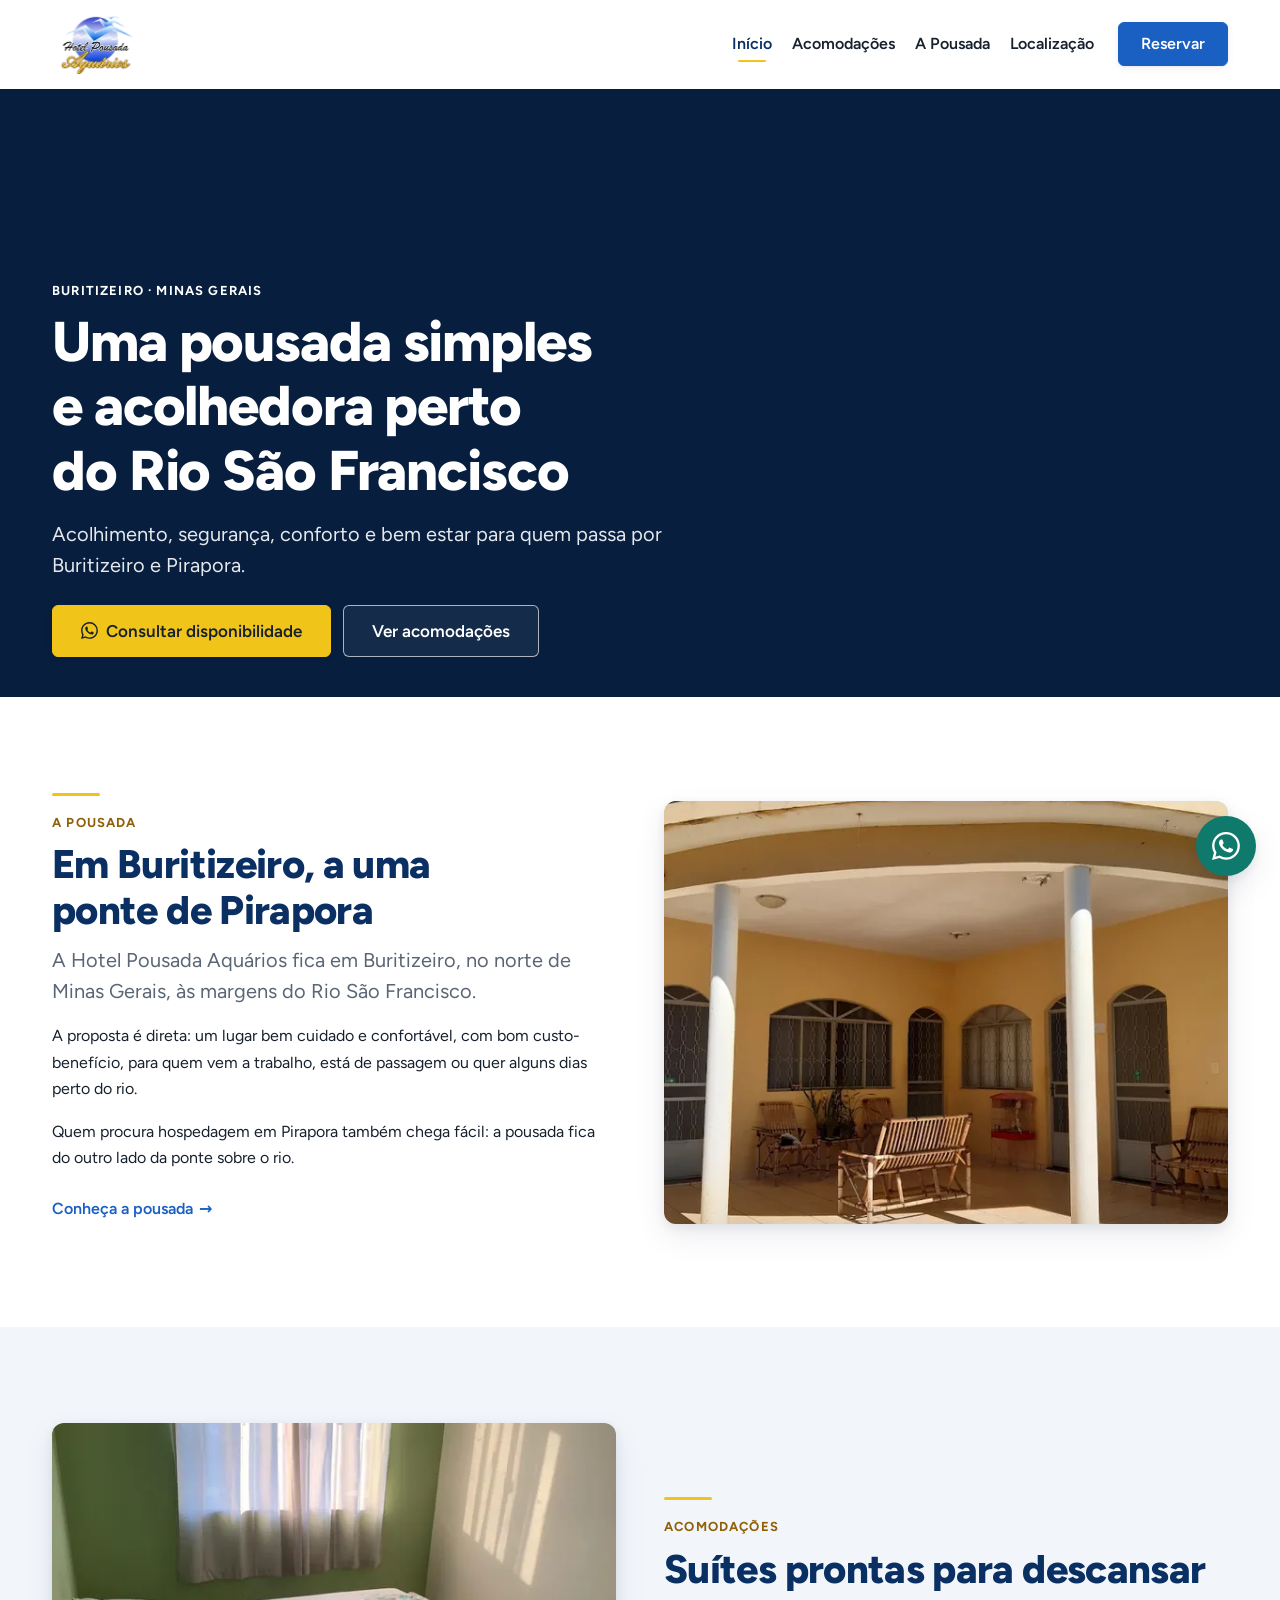
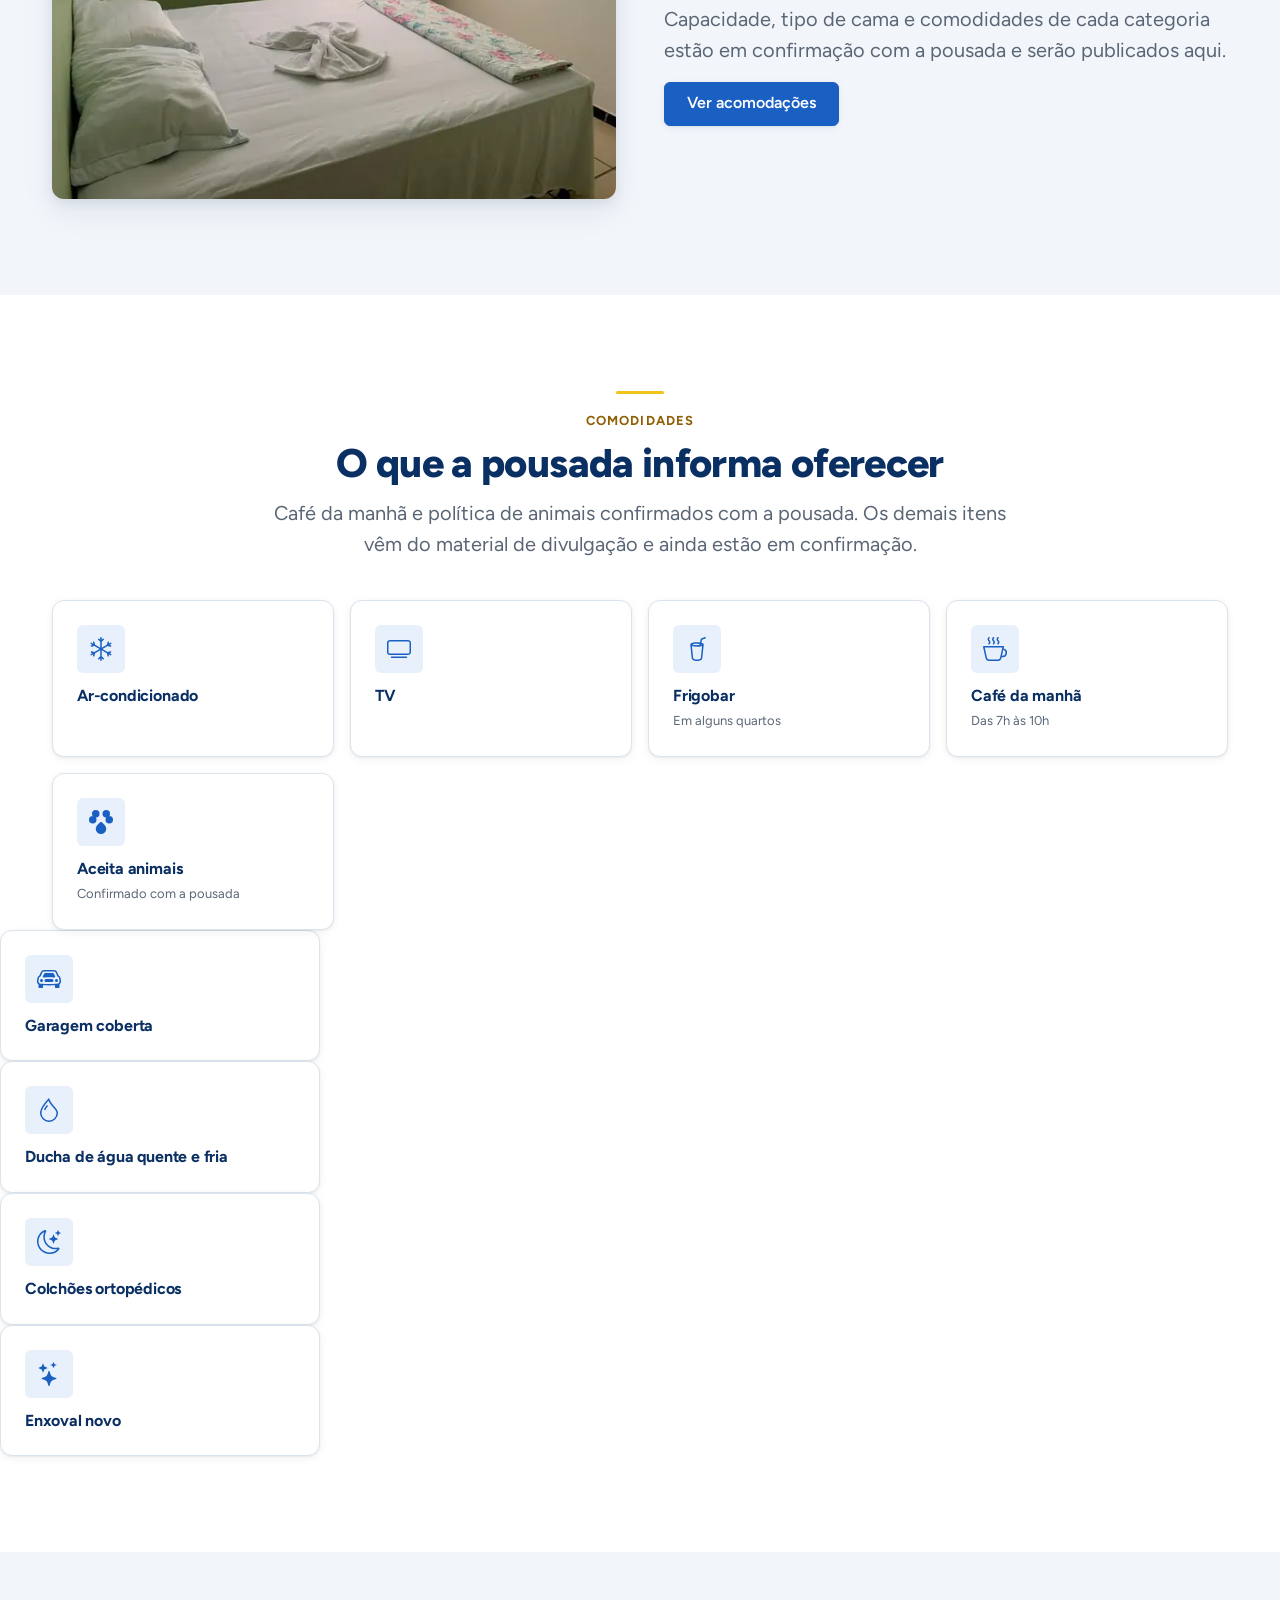
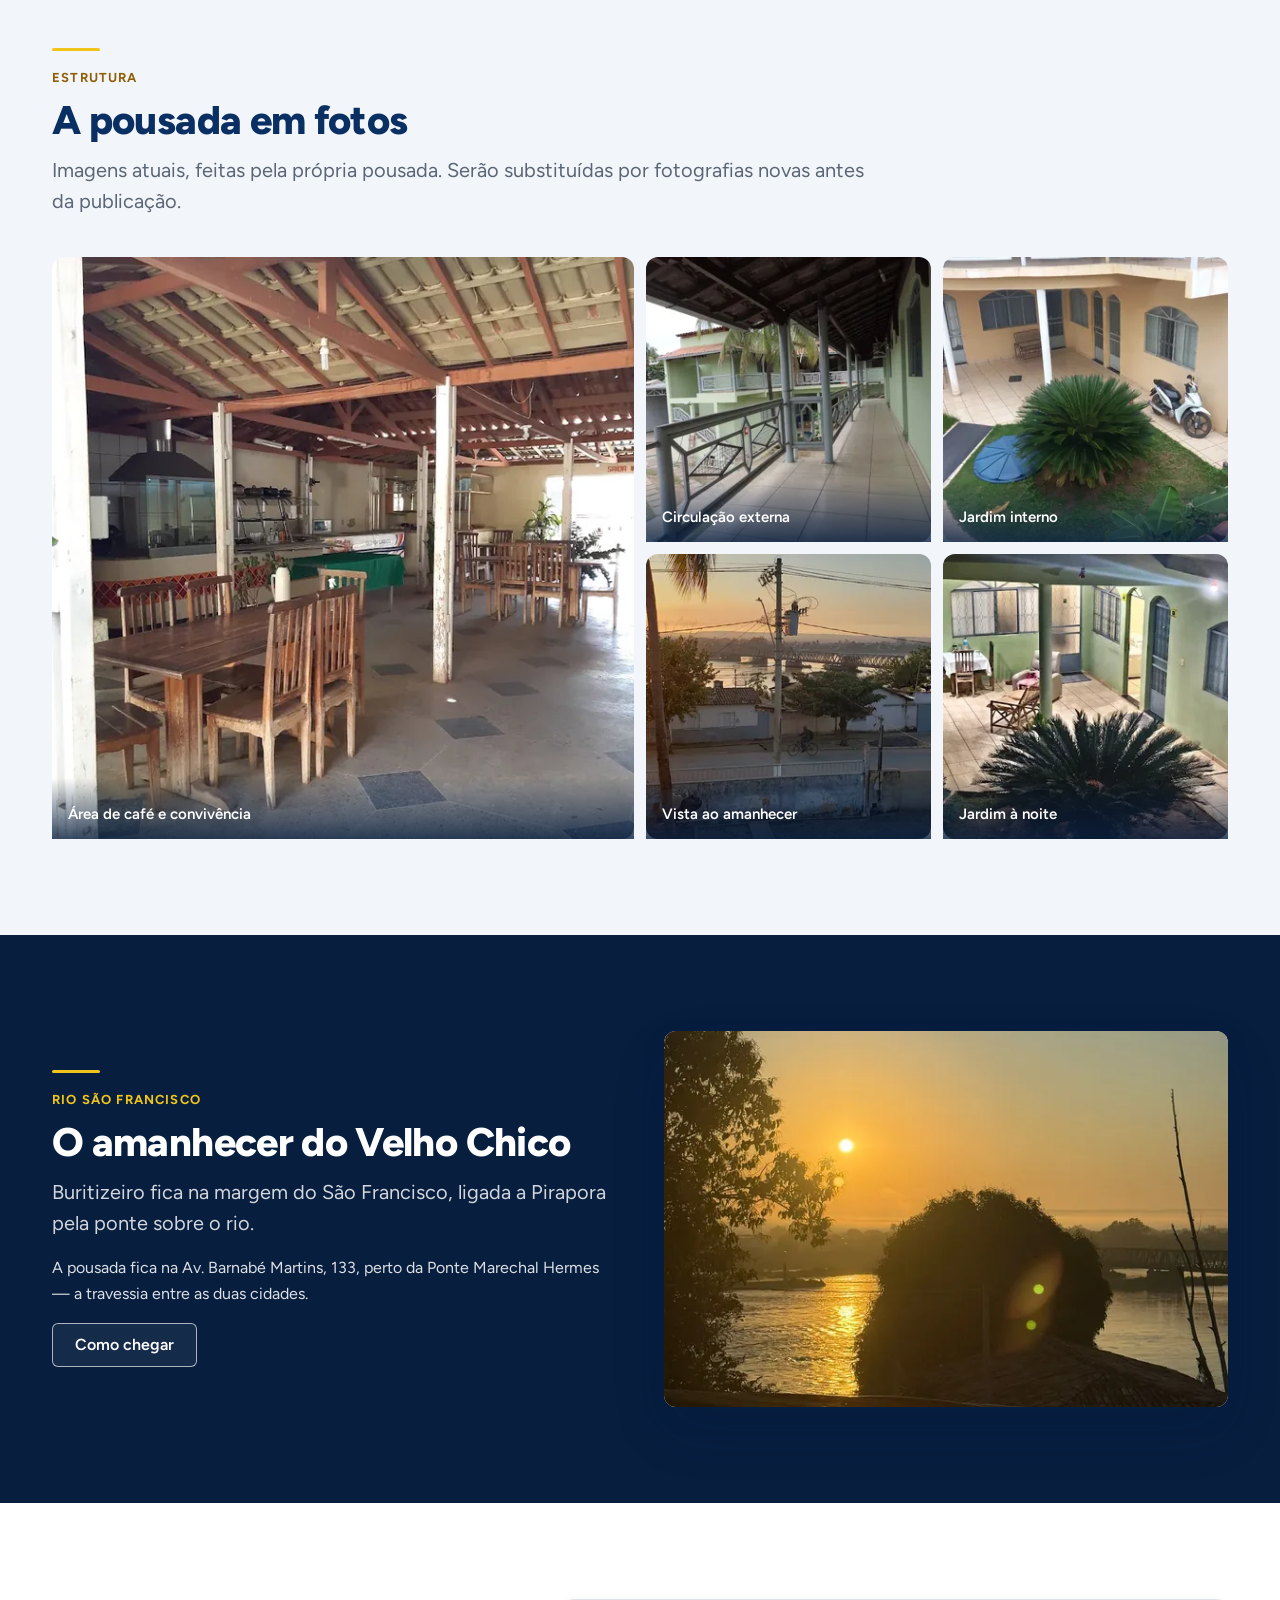
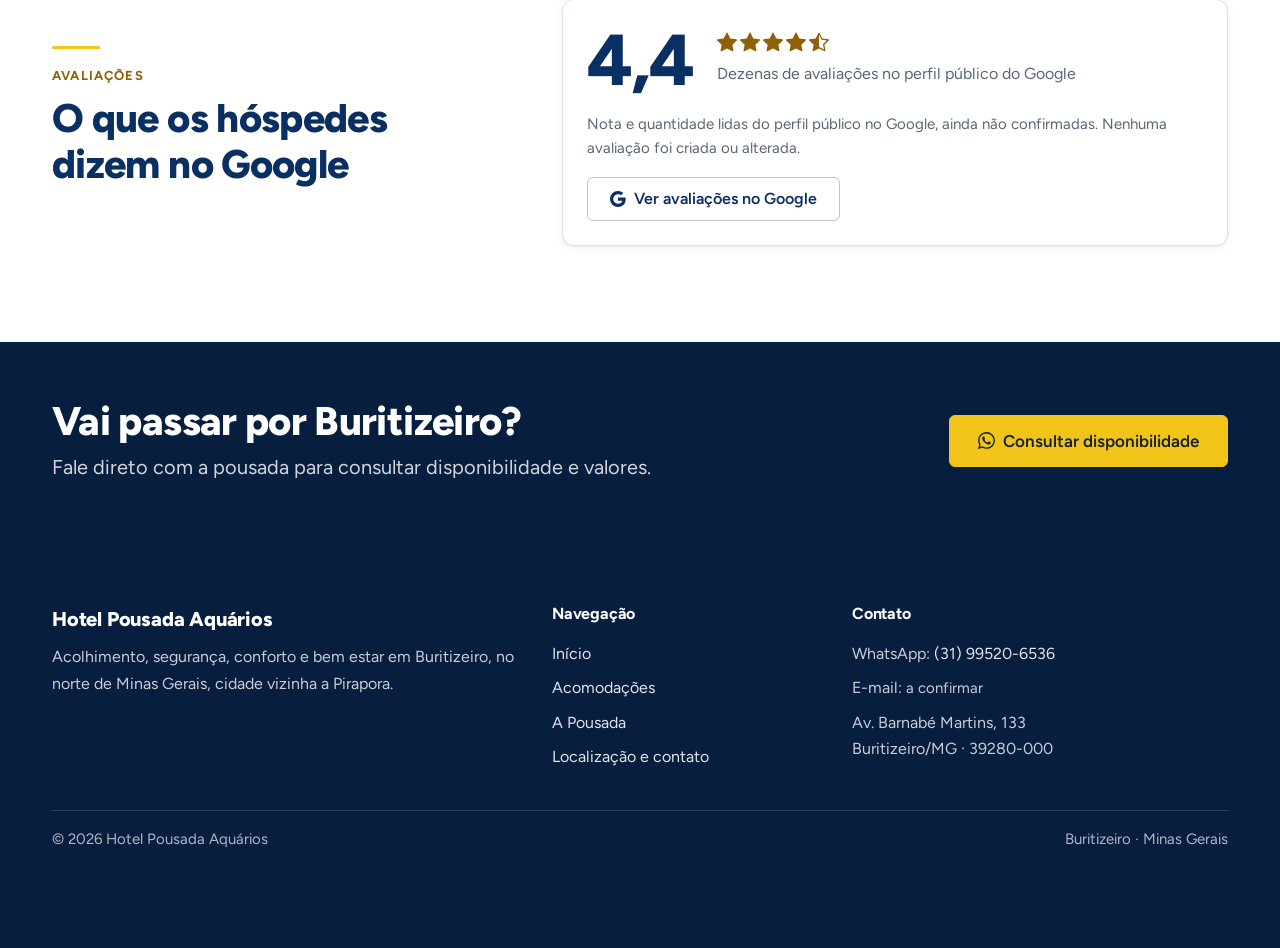
==== commit 2d84379c: "fix: URLs sem extensão, página 404 e servidor local igual ao Pages" ====
--- a/index.html
+++ b/index.html
@@ -97,7 +97,7 @@
     <div class="container">
       <nav class="navbar navbar-expand-lg aq-header__inner" aria-label="Navegação principal">
 
-        <a class="navbar-brand aq-brand me-auto" href="index.html">
+        <a class="navbar-brand aq-brand me-auto" href="/">
           <img src="img/logo-nav-360.webp"
                srcset="img/logo-nav-180.webp 180w, img/logo-nav-360.webp 360w, img/logo-nav@2x.webp 600w"
                sizes="(min-width: 992px) 88px, 61px"
@@ -124,22 +124,22 @@
           <div class="offcanvas-body">
             <ul class="navbar-nav aq-nav align-items-lg-center">
                 <li class="nav-item">
-                  <a class="nav-link" href="index.html" aria-current="page">Início</a>
+                  <a class="nav-link" href="/" aria-current="page">Início</a>
                 </li>
                 <li class="nav-item">
-                  <a class="nav-link" href="acomodacoes.html">Acomodações</a>
+                  <a class="nav-link" href="/acomodacoes">Acomodações</a>
                 </li>
                 <li class="nav-item">
-                  <a class="nav-link" href="pousada.html">A Pousada</a>
+                  <a class="nav-link" href="/pousada">A Pousada</a>
                 </li>
                 <li class="nav-item">
-                  <a class="nav-link" href="contato.html">Localização</a>
+                  <a class="nav-link" href="/contato">Localização</a>
                 </li>
             </ul>
 
             <!-- CTA principal. Vira link do WhatsApp assim que o número for
                  confirmado em js/main.js; até lá leva para a página de contato. -->
-            <a class="btn-aq aq-header__cta" href="contato.html" data-whatsapp>
+            <a class="btn-aq aq-header__cta" href="/contato" data-whatsapp>
               Reservar
             </a>
           </div>
@@ -178,11 +178,11 @@
             Buritizeiro e Pirapora.
           </p>
           <div class="aq-hero__actions">
-            <a class="btn-aq-gold btn-aq-lg" href="contato.html" data-whatsapp>
+            <a class="btn-aq-gold btn-aq-lg" href="/contato" data-whatsapp>
               <svg class="aq-icon" viewBox="0 0 16 16" fill="currentColor" aria-hidden="true" focusable="false"><path d="M13.601 2.326A7.85 7.85 0 0 0 7.994 0C3.627 0 .068 3.558.064 7.926c0 1.399.366 2.76 1.057 3.965L0 16l4.204-1.102a7.9 7.9 0 0 0 3.79.965h.004c4.368 0 7.926-3.558 7.93-7.93A7.9 7.9 0 0 0 13.6 2.326zM7.994 14.521a6.6 6.6 0 0 1-3.356-.92l-.24-.144-2.494.654.666-2.433-.156-.251a6.56 6.56 0 0 1-1.007-3.505c0-3.626 2.957-6.584 6.591-6.584a6.56 6.56 0 0 1 4.66 1.931 6.56 6.56 0 0 1 1.928 4.66c-.004 3.639-2.961 6.592-6.592 6.592m3.615-4.934c-.197-.099-1.17-.578-1.353-.646-.182-.065-.315-.099-.445.099-.133.197-.513.646-.627.775-.114.133-.232.148-.43.05-.197-.1-.836-.308-1.592-.985-.59-.525-.985-1.175-1.103-1.372-.114-.198-.011-.304.088-.403.087-.088.197-.232.296-.346.1-.114.133-.198.198-.33.065-.134.034-.248-.015-.347-.05-.099-.445-1.076-.612-1.47-.16-.389-.323-.335-.445-.34-.114-.007-.247-.007-.38-.007a.73.73 0 0 0-.529.247c-.182.198-.691.677-.691 1.654s.71 1.916.81 2.049c.098.133 1.394 2.132 3.383 2.992.47.205.84.326 1.129.418.475.152.904.129 1.246.08.38-.058 1.171-.48 1.338-.943.164-.464.164-.86.114-.943-.049-.084-.182-.133-.38-.232"/></svg>
               Consultar disponibilidade
             </a>
-            <a class="btn-aq-outline btn-aq-outline--invert btn-aq-lg" href="acomodacoes.html">
+            <a class="btn-aq-outline btn-aq-outline--invert btn-aq-lg" href="/acomodacoes">
               Ver acomodações
             </a>
           </div>
@@ -213,7 +213,7 @@
                 pousada fica do outro lado da ponte sobre o rio.
               </p>
               <p class="mt-3 mb-0">
-                <a class="aq-link-arrow" href="pousada.html">Conheça a pousada</a>
+                <a class="aq-link-arrow" href="/pousada">Conheça a pousada</a>
               </p>
             </div>
           </div>
@@ -245,7 +245,7 @@
                 em confirmação com a pousada e serão publicados aqui.
               </p>
               <p class="mt-3 mb-0">
-                <a class="btn-aq" href="acomodacoes.html">Ver acomodações</a>
+                <a class="btn-aq" href="/acomodacoes">Ver acomodações</a>
               </p>
             </div>
           </div>
@@ -451,7 +451,7 @@
                 Marechal Hermes — a travessia entre as duas cidades.
               </p>
               <p class="mt-3 mb-0">
-                <a class="btn-aq-outline btn-aq-outline--invert" href="contato.html">
+                <a class="btn-aq-outline btn-aq-outline--invert" href="/contato">
                   Como chegar
                 </a>
               </p>
@@ -530,7 +530,7 @@
             </p>
           </div>
           <div class="col-12 col-lg-auto">
-            <a class="btn-aq-gold btn-aq-lg" href="contato.html" data-whatsapp>
+            <a class="btn-aq-gold btn-aq-lg" href="/contato" data-whatsapp>
               <svg class="aq-icon" viewBox="0 0 16 16" fill="currentColor" aria-hidden="true" focusable="false"><path d="M13.601 2.326A7.85 7.85 0 0 0 7.994 0C3.627 0 .068 3.558.064 7.926c0 1.399.366 2.76 1.057 3.965L0 16l4.204-1.102a7.9 7.9 0 0 0 3.79.965h.004c4.368 0 7.926-3.558 7.93-7.93A7.9 7.9 0 0 0 13.6 2.326zM7.994 14.521a6.6 6.6 0 0 1-3.356-.92l-.24-.144-2.494.654.666-2.433-.156-.251a6.56 6.56 0 0 1-1.007-3.505c0-3.626 2.957-6.584 6.591-6.584a6.56 6.56 0 0 1 4.66 1.931 6.56 6.56 0 0 1 1.928 4.66c-.004 3.639-2.961 6.592-6.592 6.592m3.615-4.934c-.197-.099-1.17-.578-1.353-.646-.182-.065-.315-.099-.445.099-.133.197-.513.646-.627.775-.114.133-.232.148-.43.05-.197-.1-.836-.308-1.592-.985-.59-.525-.985-1.175-1.103-1.372-.114-.198-.011-.304.088-.403.087-.088.197-.232.296-.346.1-.114.133-.198.198-.33.065-.134.034-.248-.015-.347-.05-.099-.445-1.076-.612-1.47-.16-.389-.323-.335-.445-.34-.114-.007-.247-.007-.38-.007a.73.73 0 0 0-.529.247c-.182.198-.691.677-.691 1.654s.71 1.916.81 2.049c.098.133 1.394 2.132 3.383 2.992.47.205.84.326 1.129.418.475.152.904.129 1.246.08.38-.058 1.171-.48 1.338-.943.164-.464.164-.86.114-.943-.049-.084-.182-.133-.38-.232"/></svg>
               Consultar disponibilidade
             </a>
@@ -556,10 +556,10 @@
         <div class="col-6 col-lg-3">
           <h2 class="h6 mb-3">Navegação</h2>
           <ul class="aq-footer__list">
-            <li><a href="index.html">Início</a></li>
-            <li><a href="acomodacoes.html">Acomodações</a></li>
-            <li><a href="pousada.html">A Pousada</a></li>
-            <li><a href="contato.html">Localização e contato</a></li>
+            <li><a href="/">Início</a></li>
+            <li><a href="/acomodacoes">Acomodações</a></li>
+            <li><a href="/pousada">A Pousada</a></li>
+            <li><a href="/contato">Localização e contato</a></li>
           </ul>
         </div>
 
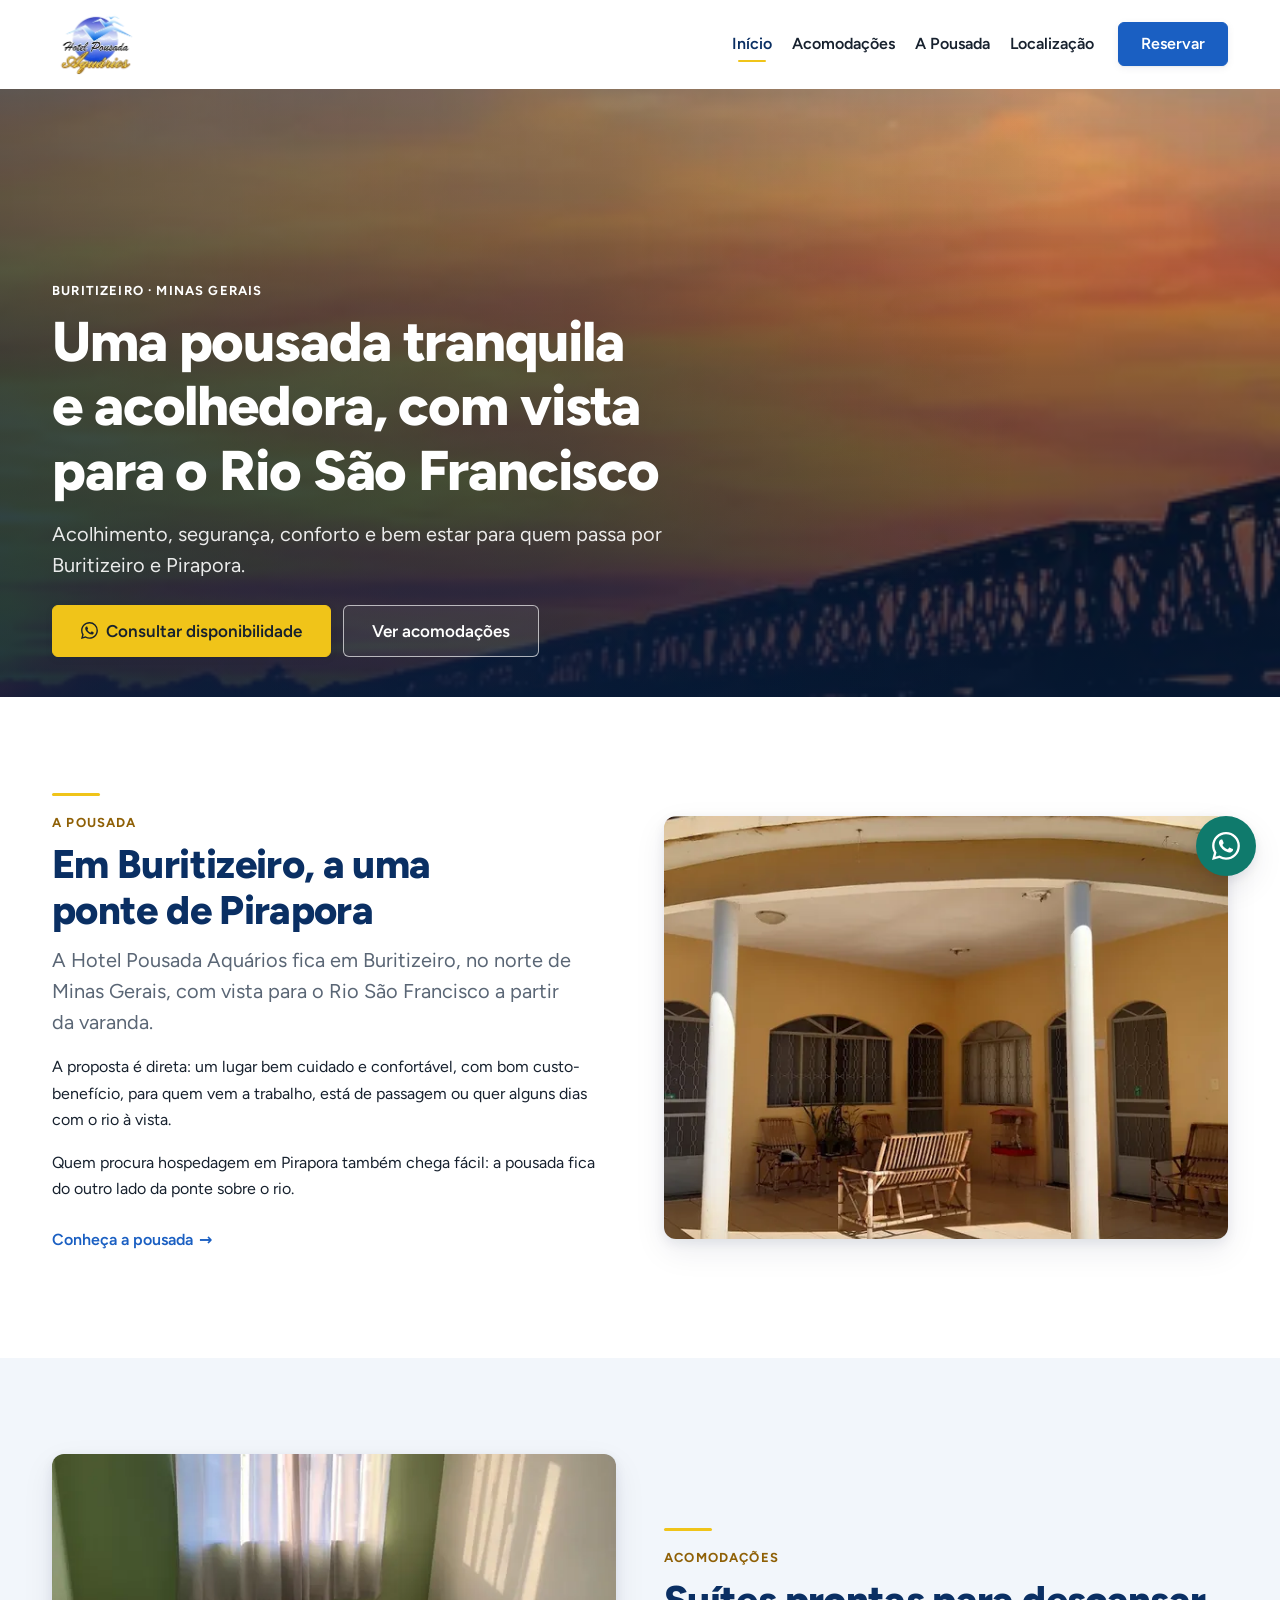
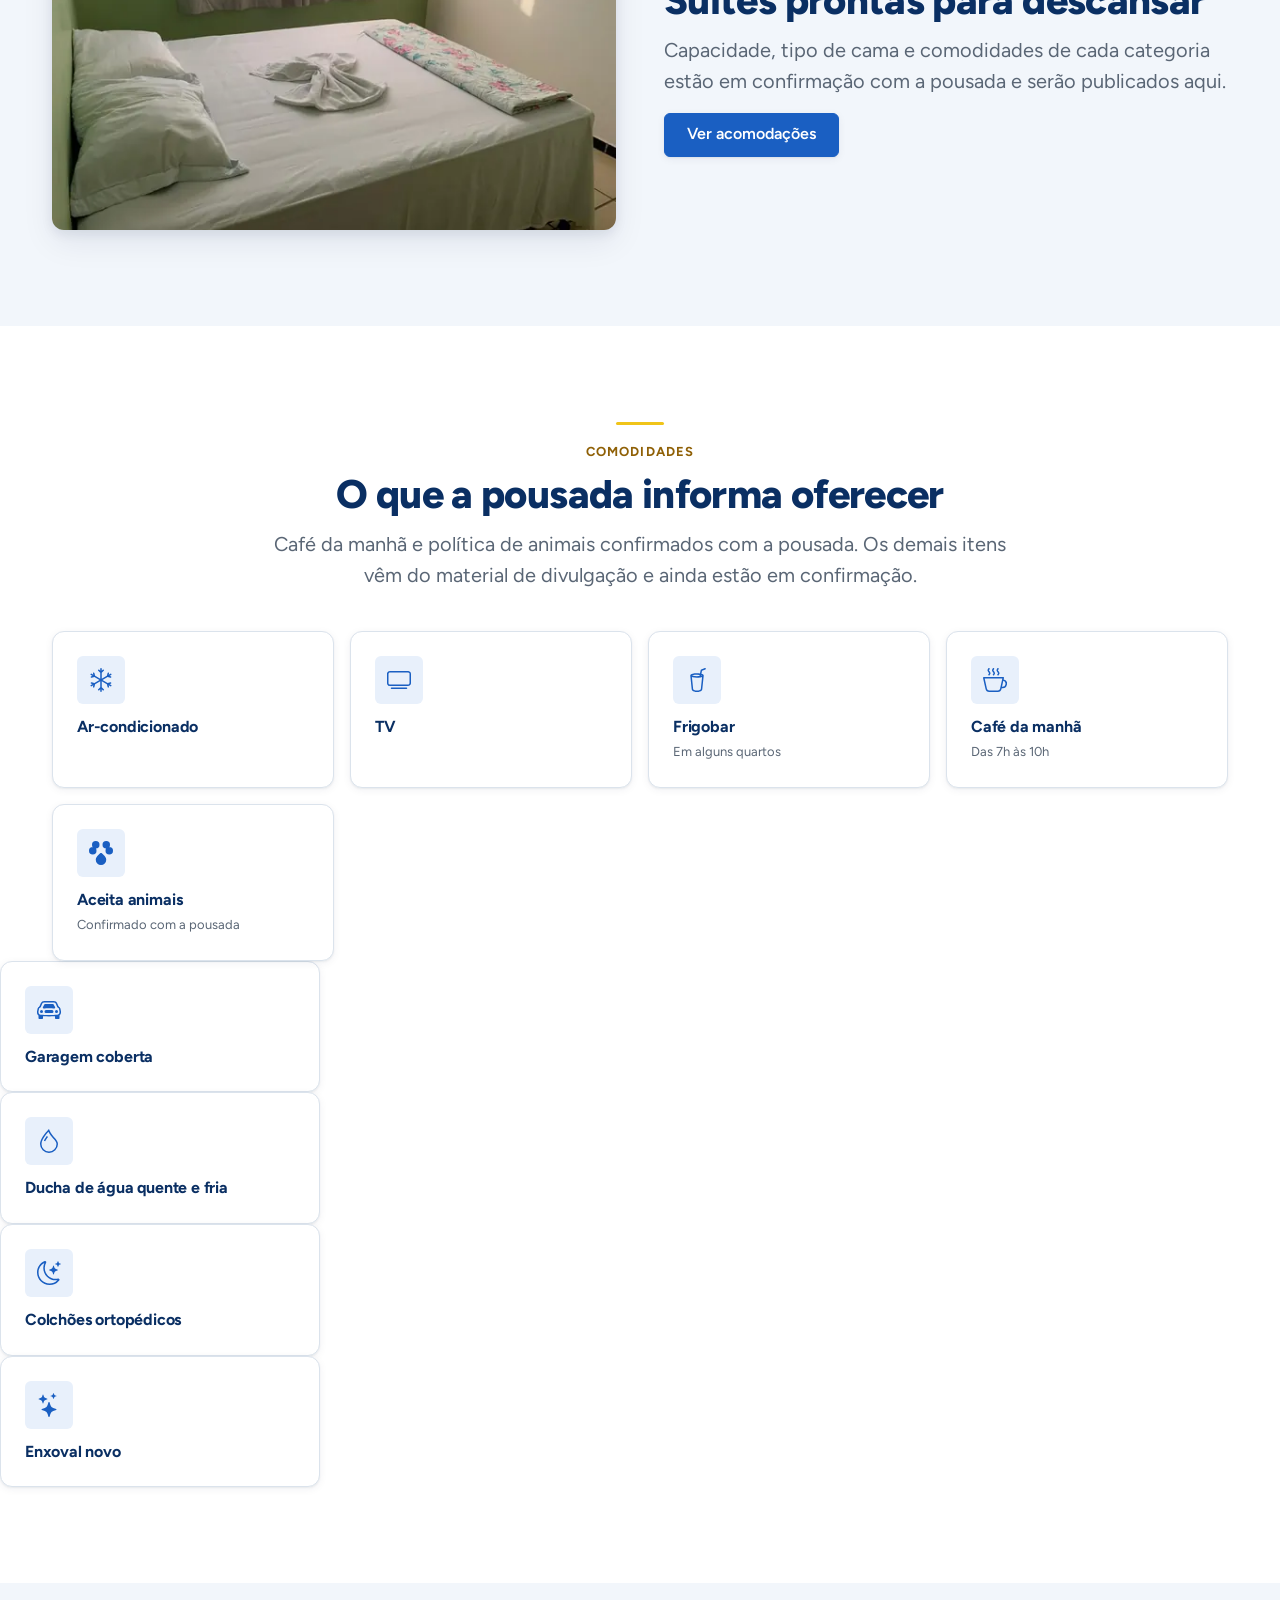
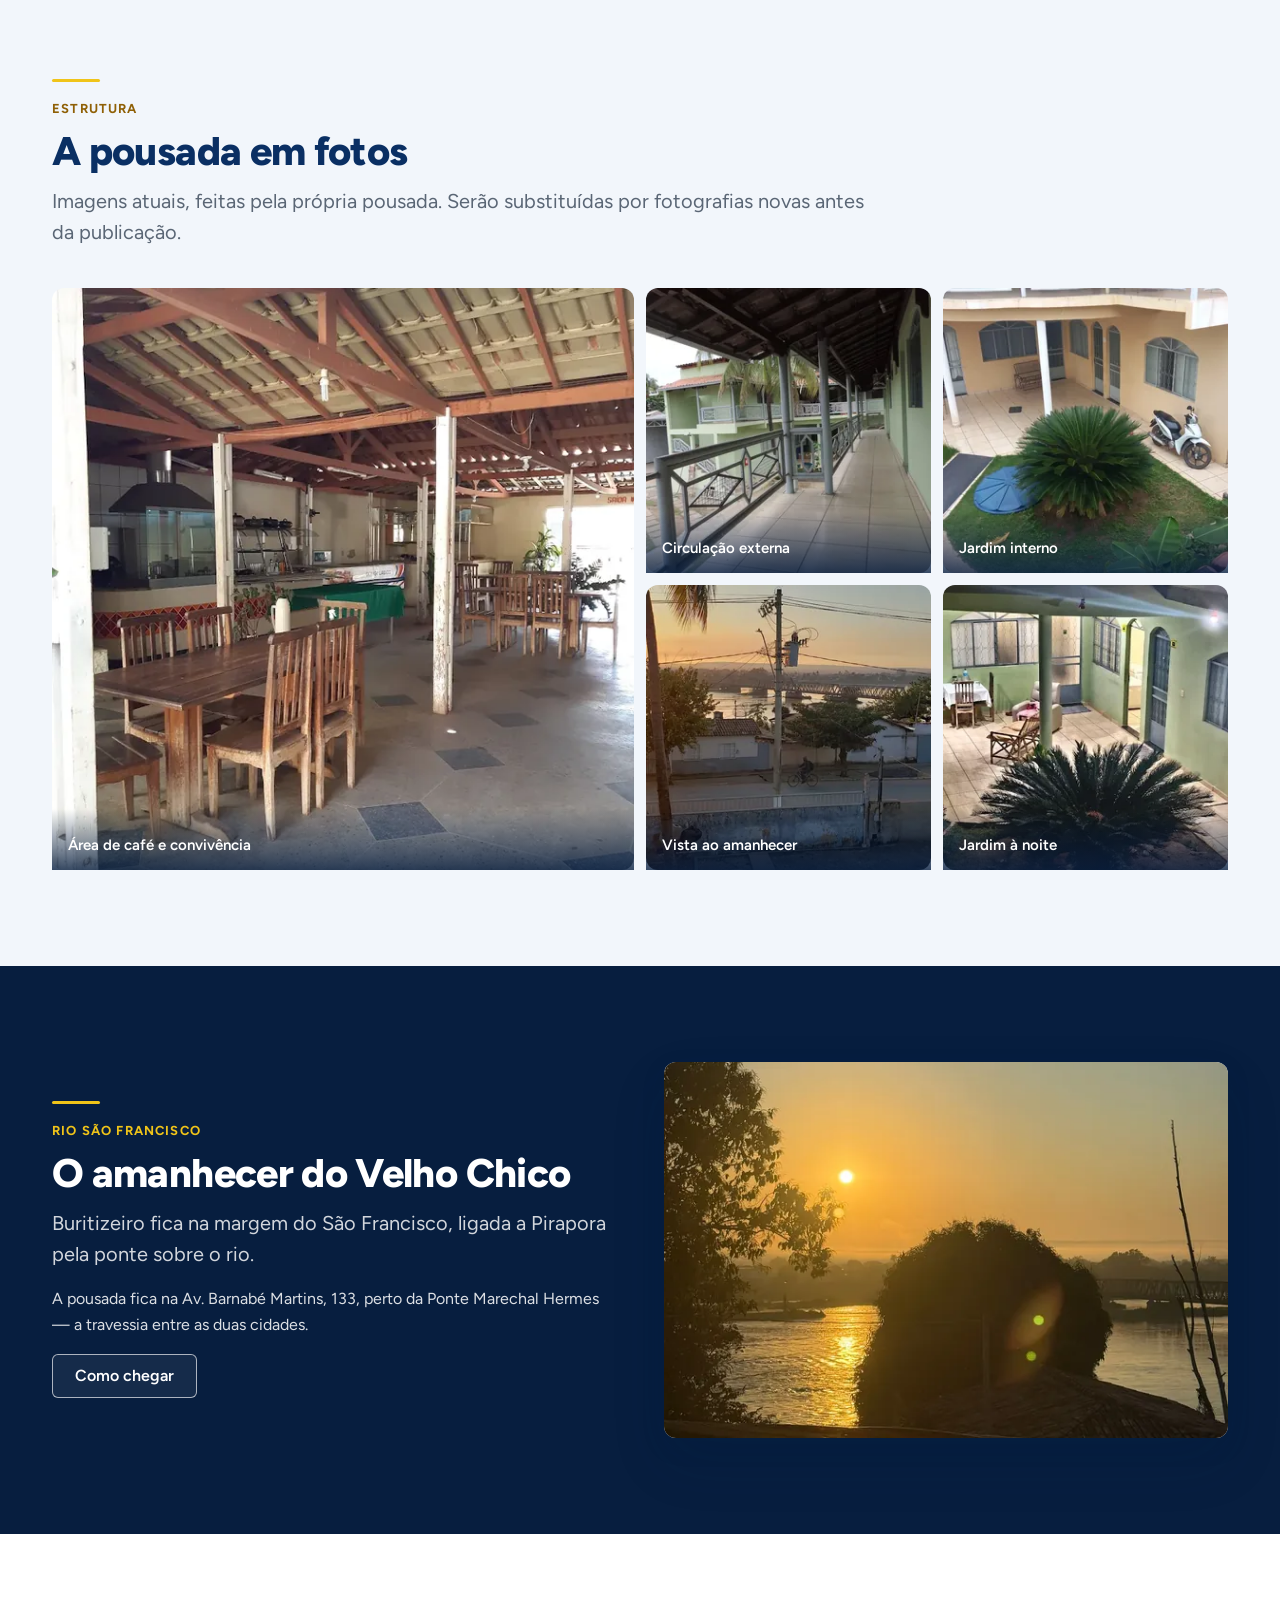
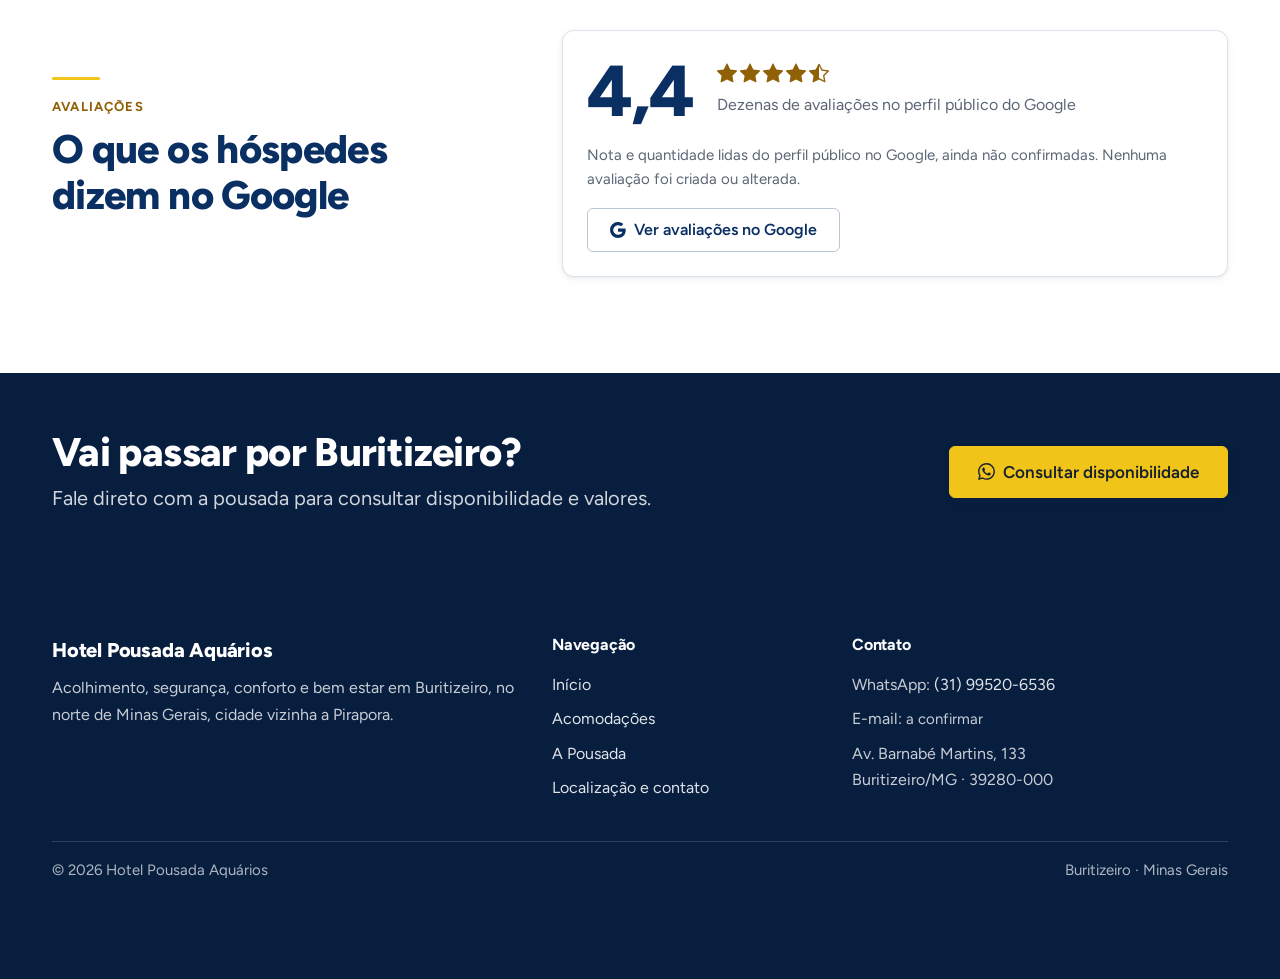
==== commit 57995bea: "feat: nova foto de capa com a Ponte Marechal Hermes" ====
--- a/index.html
+++ b/index.html
@@ -4,7 +4,7 @@
   <meta charset="utf-8">
   <meta name="viewport" content="width=device-width, initial-scale=1">
   <title>Hotel Pousada Aquários — Buritizeiro, perto de Pirapora/MG</title>
-  <meta name="description" content="Pousada em Buritizeiro/MG, às margens do Rio São Francisco. Também é opção de hospedagem para quem procura hotel em Pirapora — fica do outro lado da ponte.">
+  <meta name="description" content="Pousada em Buritizeiro/MG, com vista para o Rio São Francisco. Também é opção de hospedagem para quem procura hotel em Pirapora — do outro lado da ponte.">
   <meta name="theme-color" content="#1A5FC2">
 
   <!-- SEO. Todas as URLs absolutas usam um domínio de espaço reservado; rode
@@ -17,7 +17,7 @@
   <meta property="og:site_name" content="Hotel Pousada Aquários">
   <meta property="og:locale" content="pt_BR">
   <meta property="og:title" content="Hotel Pousada Aquários — Buritizeiro, perto de Pirapora/MG">
-  <meta property="og:description" content="Pousada em Buritizeiro/MG, às margens do Rio São Francisco. Também é opção de hospedagem para quem procura hotel em Pirapora — fica do outro lado da ponte.">
+  <meta property="og:description" content="Pousada em Buritizeiro/MG, com vista para o Rio São Francisco. Também é opção de hospedagem para quem procura hotel em Pirapora — do outro lado da ponte.">
   <meta property="og:url" content="https://hotelpousadaquarios.paulodev.net/">
   <meta property="og:image" content="https://hotelpousadaquarios.paulodev.net/img/og-image.jpg">
   <meta property="og:image:width" content="1200">
@@ -46,7 +46,7 @@
     "@context": "https://schema.org",
     "@type": "LodgingBusiness",
     "name": "Hotel Pousada Aquários",
-    "description": "Pousada em Buritizeiro, no norte de Minas Gerais, às margens do Rio São Francisco. Atende também quem procura hospedagem em Pirapora, cidade vizinha ligada pela ponte sobre o rio.",
+    "description": "Pousada em Buritizeiro, no norte de Minas Gerais, com vista para o Rio São Francisco. Atende também quem procura hospedagem em Pirapora, cidade vizinha ligada pela ponte sobre o rio.",
     "url": "https://hotelpousadaquarios.paulodev.net/",
     "image": "https://hotelpousadaquarios.paulodev.net/img/og-image.jpg",
     "logo": "https://hotelpousadaquarios.paulodev.net/img/logo-nav-360.webp",
@@ -156,15 +156,16 @@
       <div class="aq-hero__media">
         <picture>
           <source media="(min-width: 768px)"
-                  srcset="img/hero-rio-wide-768.webp 768w,
-                          img/hero-rio-wide-1024.webp 1024w,
-                          img/hero-rio-wide-1536.webp 1536w"
+                  srcset="img/hero-ponte-wide-900.webp 900w,
+                          img/hero-ponte-wide-1200.webp 1200w,
+                          img/hero-ponte-wide-1600.webp 1600w,
+                          img/hero-ponte-wide-2048.webp 2048w"
                   sizes="100vw">
-          <img src="img/hero-rio-tall-900.webp"
-               srcset="img/hero-rio-tall-600.webp 600w, img/hero-rio-tall-900.webp 900w"
+          <img src="img/hero-ponte-tall-553.webp"
+               srcset="img/hero-ponte-tall-400.webp 400w, img/hero-ponte-tall-553.webp 553w"
                sizes="100vw"
-               width="900" height="1125"
-               alt="Amanhecer sobre o Rio São Francisco, visto de Buritizeiro"
+               width="553" height="768"
+               alt="A Ponte Marechal Hermes sobre o Rio São Francisco, com o sol baixo no horizonte"
                fetchpriority="high" decoding="async">
         </picture>
       </div>
@@ -172,7 +173,7 @@
       <div class="container aq-hero__inner">
         <div class="aq-hero__content">
           <span class="aq-eyebrow">Buritizeiro · Minas Gerais</span>
-          <h1>Uma pousada simples e acolhedora perto do Rio São Francisco</h1>
+          <h1>Uma pousada tranquila e acolhedora, com vista para o Rio São Francisco</h1>
           <p class="aq-lead">
             Acolhimento, segurança, conforto e bem estar para quem passa por
             Buritizeiro e Pirapora.
@@ -201,12 +202,12 @@
               <h2>Em Buritizeiro, a uma ponte de Pirapora</h2>
               <p class="aq-lead">
                 A Hotel Pousada Aquários fica em Buritizeiro, no norte de Minas
-                Gerais, às margens do Rio São Francisco.
+                Gerais, com vista para o Rio São Francisco a partir da varanda.
               </p>
               <p>
                 A proposta é direta: um lugar bem cuidado e confortável, com bom
                 custo-benefício, para quem vem a trabalho, está de passagem ou
-                quer alguns dias perto do rio.
+                quer alguns dias com o rio à vista.
               </p>
               <p>
                 Quem procura hospedagem em Pirapora também chega fácil: a
--- a/css/style.css
+++ b/css/style.css
@@ -855,19 +855,20 @@
   /* Escurece onde o texto fica (esquerda/baixo) e preserva o dourado do
      amanhecer à direita. Contraste do texto branco medido sobre os pixels
      compostos, não estimado. */
-  /* Escurece por altura, não por largura: o texto fica na metade de baixo e
-     o céu do amanhecer, no topo, continua visível. O leve gradiente lateral
-     só reforça o lado do texto. */
+  /* Escurece mais à esquerda, onde o texto fica, e menos embaixo à direita,
+     onde estão a ponte e o reflexo no rio. Medido: esta combinação dá mais
+     contraste que a anterior E deixa mais foto visível — o véu pesado no pé
+     da imagem gastava opacidade justamente onde não havia texto. */
   background:
     linear-gradient(100deg,
-      rgba(7, 30, 63, .48) 0%,
-      rgba(7, 30, 63, .28) 45%,
-      rgba(7, 30, 63, 0) 75%),
+      rgba(7, 30, 63, .62) 0%,
+      rgba(7, 30, 63, .40) 45%,
+      rgba(7, 30, 63, 0) 78%),
     linear-gradient(180deg,
       rgba(7, 30, 63, 0) 0%,
-      rgba(7, 30, 63, .06) 18%,
-      rgba(7, 30, 63, .55) 42%,
-      rgba(7, 30, 63, .90) 100%);
+      rgba(7, 30, 63, .08) 20%,
+      rgba(7, 30, 63, .46) 46%,
+      rgba(7, 30, 63, .76) 100%);
 }
 .aq-hero__inner {
   position: relative;
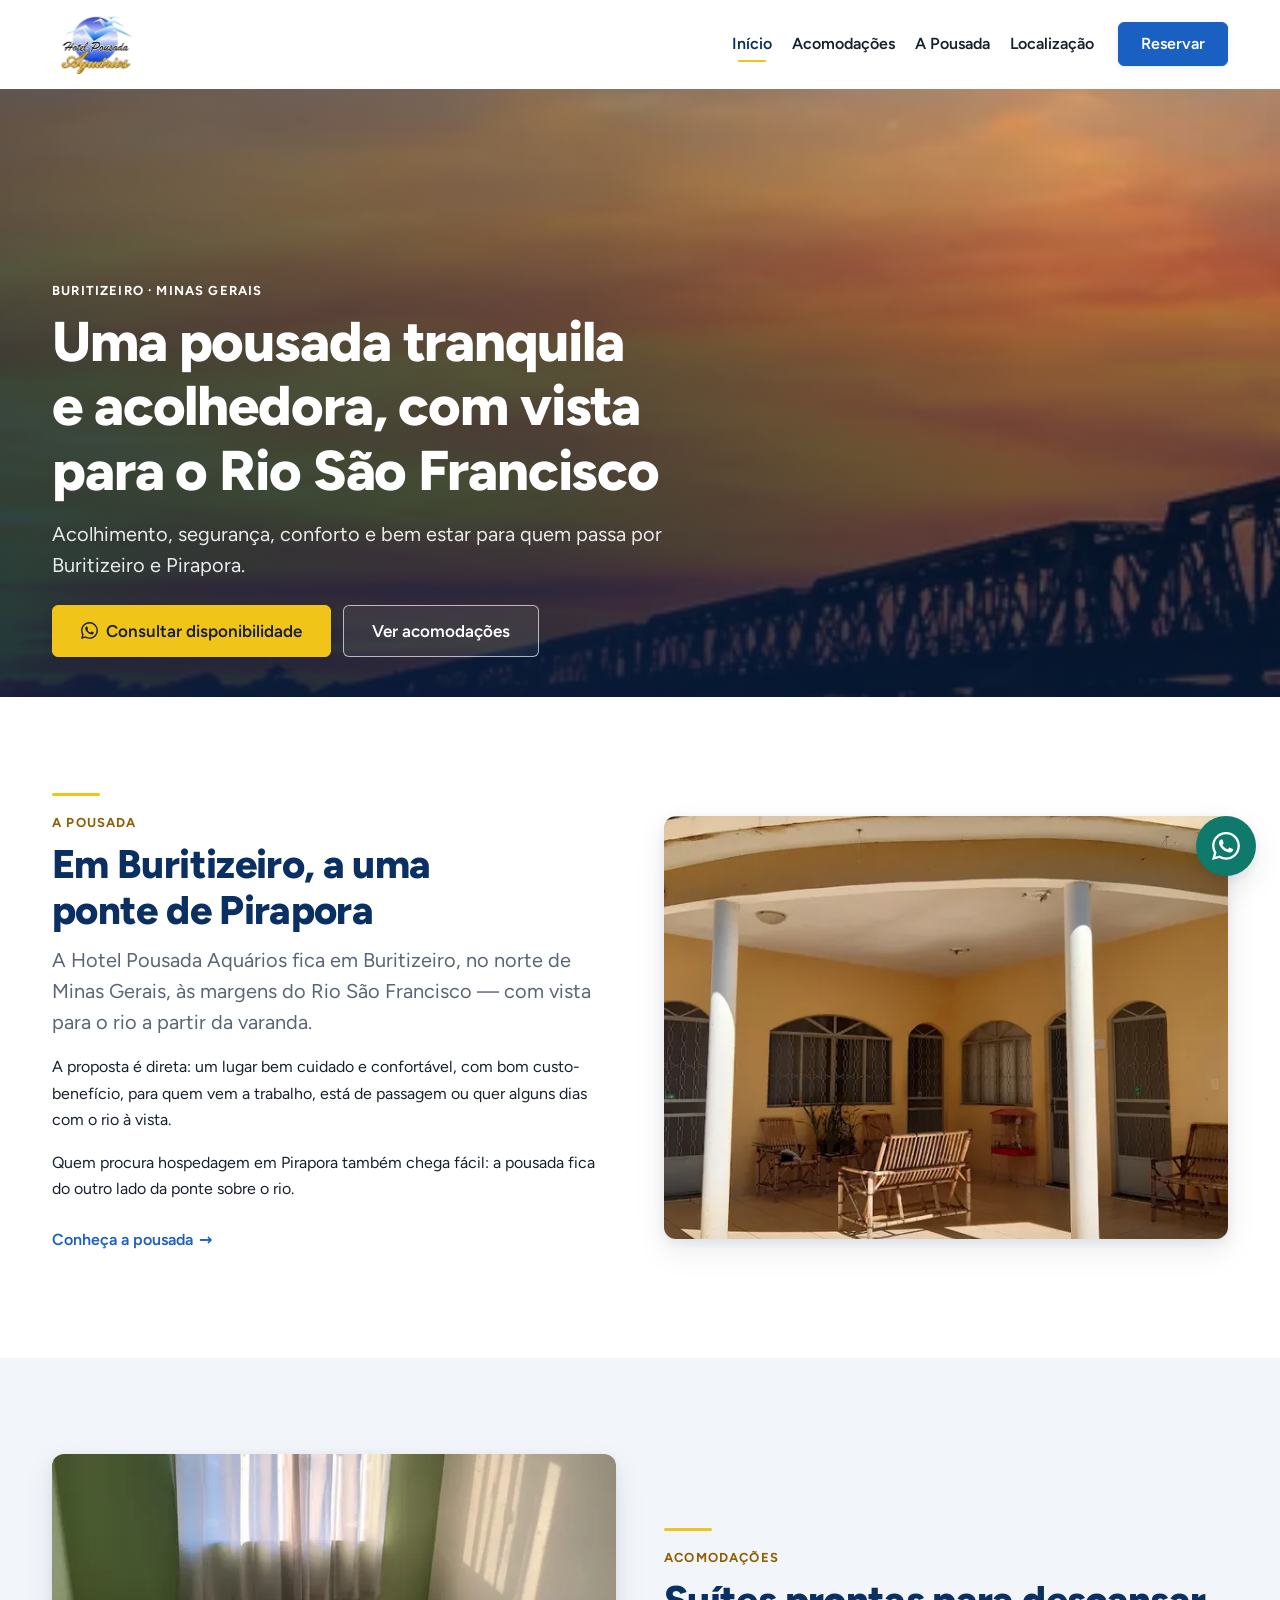
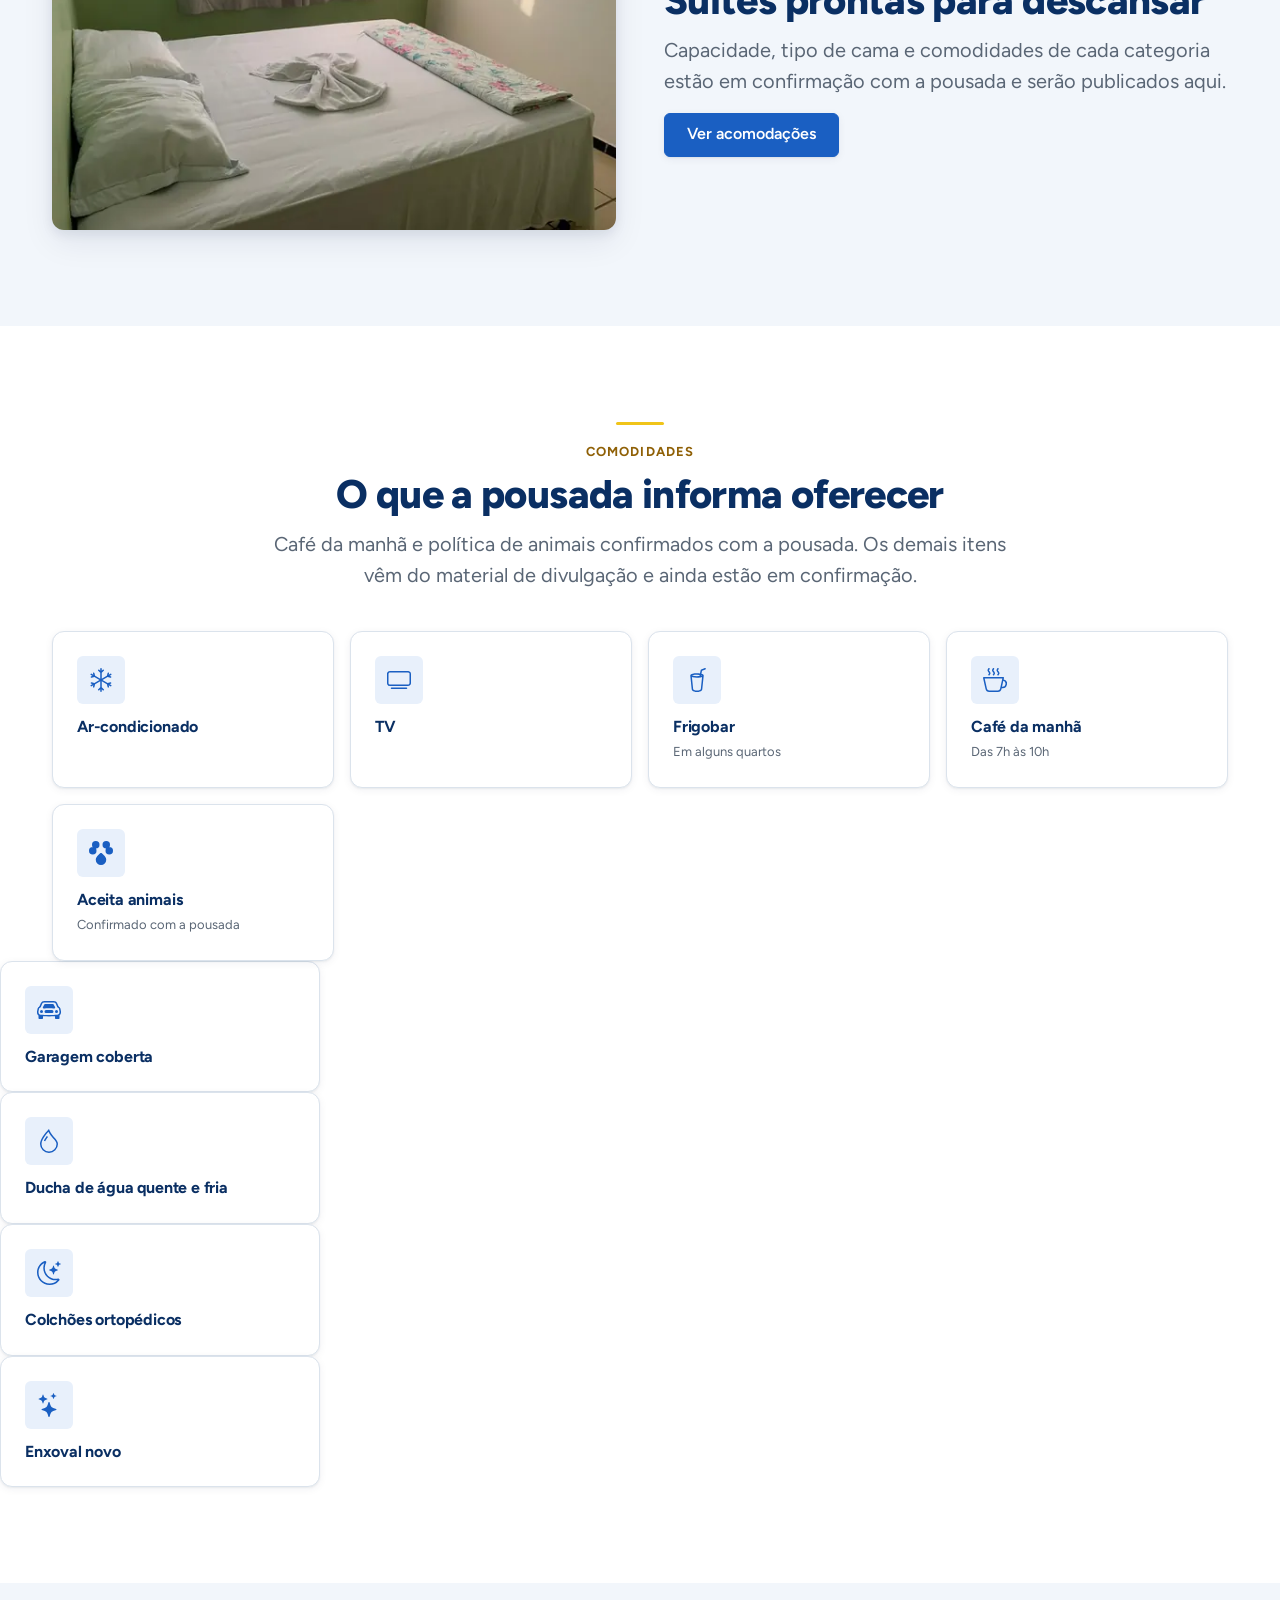
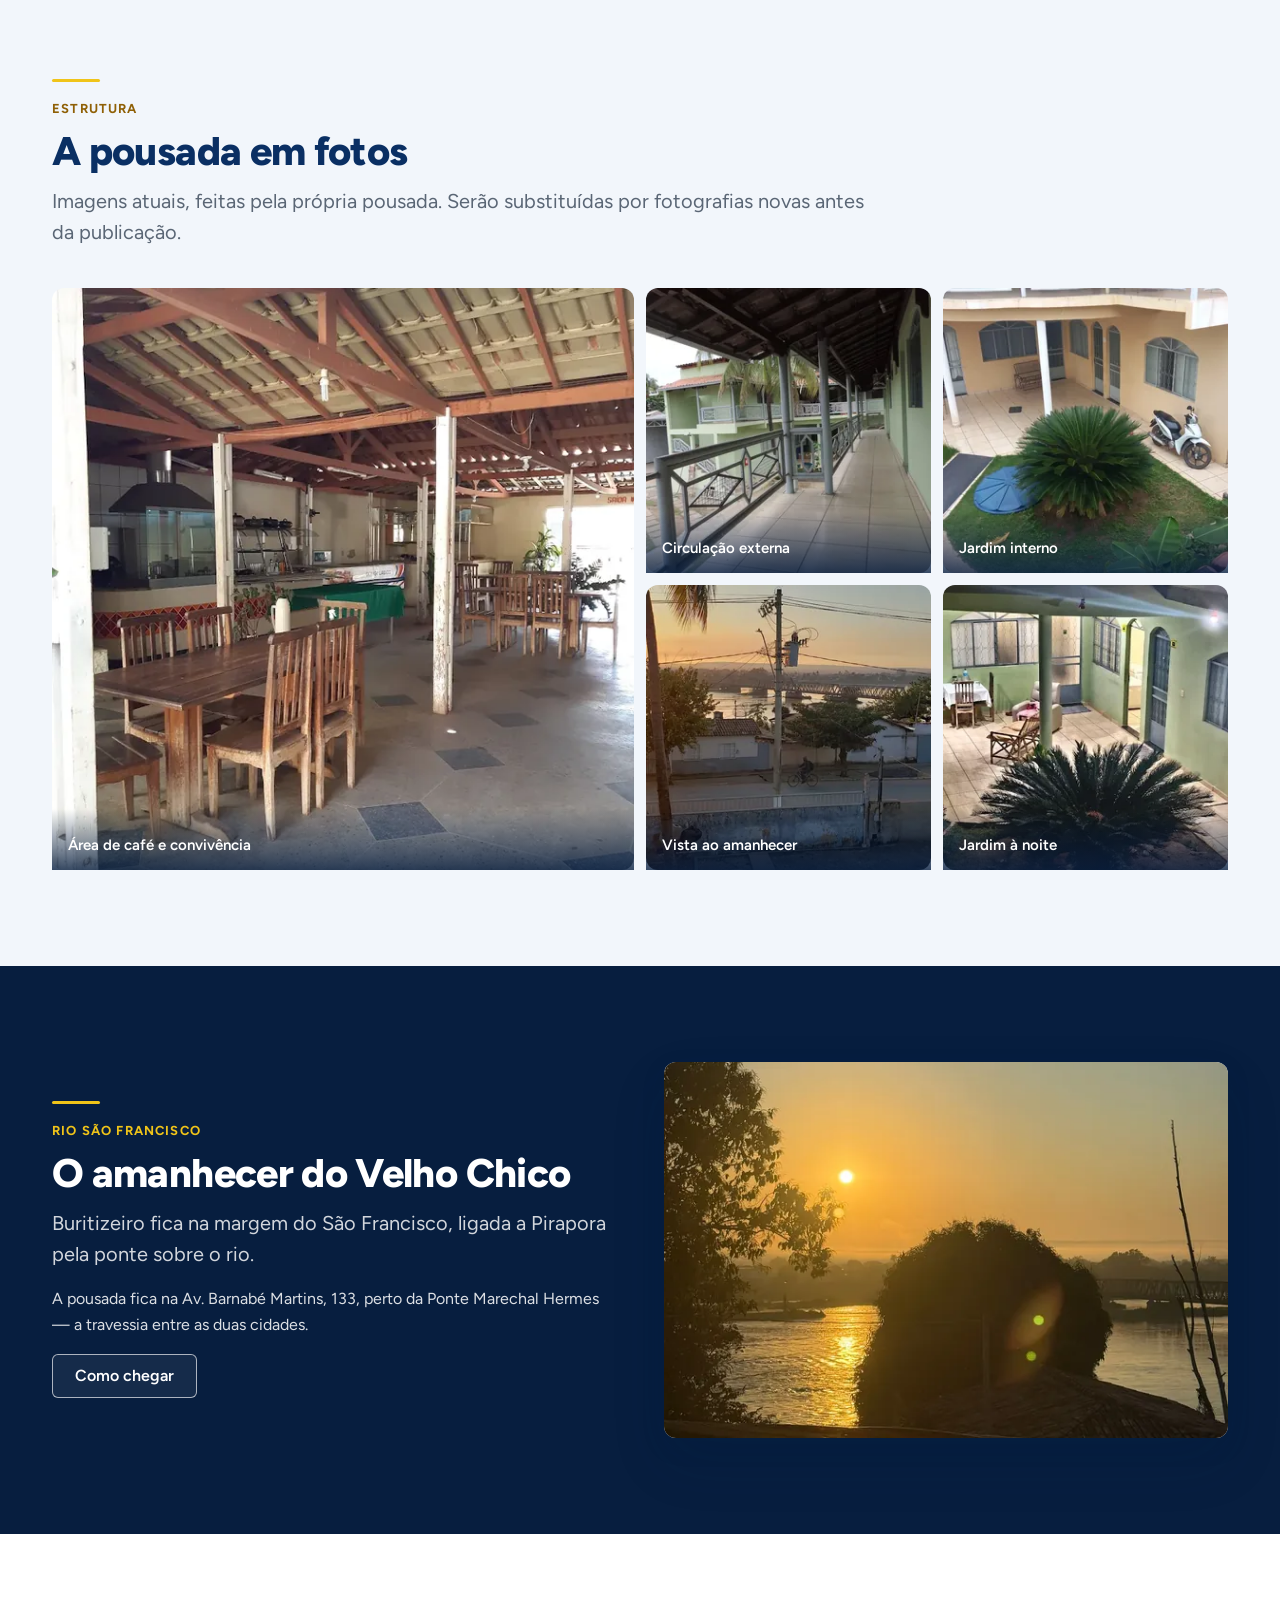
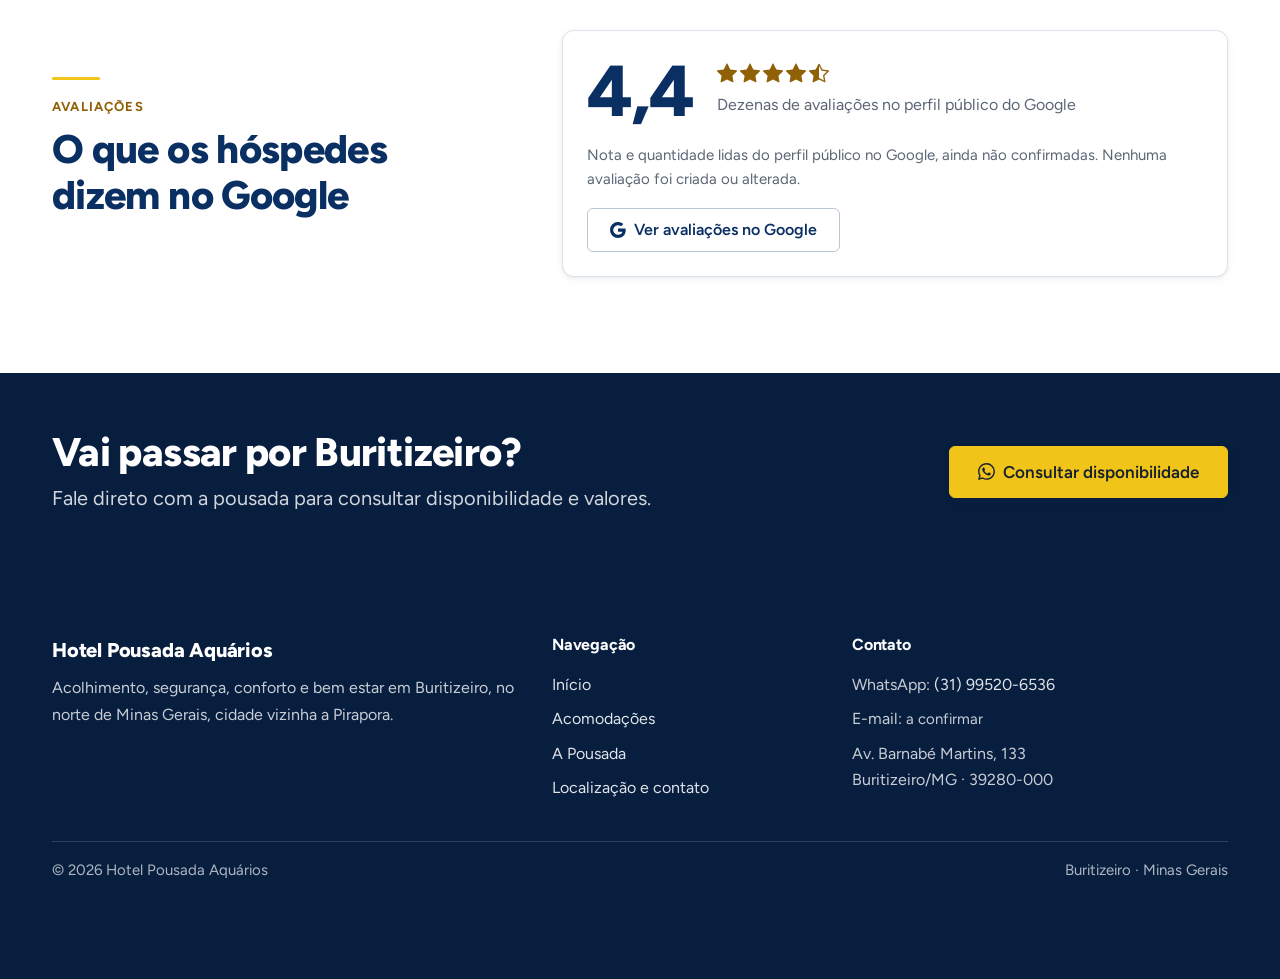
==== commit e2859b10: "feat: nova capa e posicionamento às margens do São Francisco" ====
--- a/index.html
+++ b/index.html
@@ -4,7 +4,7 @@
   <meta charset="utf-8">
   <meta name="viewport" content="width=device-width, initial-scale=1">
   <title>Hotel Pousada Aquários — Buritizeiro, perto de Pirapora/MG</title>
-  <meta name="description" content="Pousada em Buritizeiro/MG, com vista para o Rio São Francisco. Também é opção de hospedagem para quem procura hotel em Pirapora — do outro lado da ponte.">
+  <meta name="description" content="Pousada em Buritizeiro/MG, às margens do Rio São Francisco, com vista para o rio. Também atende quem procura hotel em Pirapora, do outro lado da ponte.">
   <meta name="theme-color" content="#1A5FC2">
 
   <!-- SEO. Todas as URLs absolutas usam um domínio de espaço reservado; rode
@@ -17,7 +17,7 @@
   <meta property="og:site_name" content="Hotel Pousada Aquários">
   <meta property="og:locale" content="pt_BR">
   <meta property="og:title" content="Hotel Pousada Aquários — Buritizeiro, perto de Pirapora/MG">
-  <meta property="og:description" content="Pousada em Buritizeiro/MG, com vista para o Rio São Francisco. Também é opção de hospedagem para quem procura hotel em Pirapora — do outro lado da ponte.">
+  <meta property="og:description" content="Pousada em Buritizeiro/MG, às margens do Rio São Francisco, com vista para o rio. Também atende quem procura hotel em Pirapora, do outro lado da ponte.">
   <meta property="og:url" content="https://hotelpousadaquarios.paulodev.net/">
   <meta property="og:image" content="https://hotelpousadaquarios.paulodev.net/img/og-image.jpg">
   <meta property="og:image:width" content="1200">
@@ -46,7 +46,7 @@
     "@context": "https://schema.org",
     "@type": "LodgingBusiness",
     "name": "Hotel Pousada Aquários",
-    "description": "Pousada em Buritizeiro, no norte de Minas Gerais, com vista para o Rio São Francisco. Atende também quem procura hospedagem em Pirapora, cidade vizinha ligada pela ponte sobre o rio.",
+    "description": "Pousada em Buritizeiro, no norte de Minas Gerais, às margens do Rio São Francisco e com vista para o rio. Atende também quem procura hospedagem em Pirapora, cidade vizinha ligada pela ponte sobre o rio.",
     "url": "https://hotelpousadaquarios.paulodev.net/",
     "image": "https://hotelpousadaquarios.paulodev.net/img/og-image.jpg",
     "logo": "https://hotelpousadaquarios.paulodev.net/img/logo-nav-360.webp",
@@ -202,7 +202,8 @@
               <h2>Em Buritizeiro, a uma ponte de Pirapora</h2>
               <p class="aq-lead">
                 A Hotel Pousada Aquários fica em Buritizeiro, no norte de Minas
-                Gerais, com vista para o Rio São Francisco a partir da varanda.
+                Gerais, às margens do Rio São Francisco — com vista para o rio a
+                partir da varanda.
               </p>
               <p>
                 A proposta é direta: um lugar bem cuidado e confortável, com bom
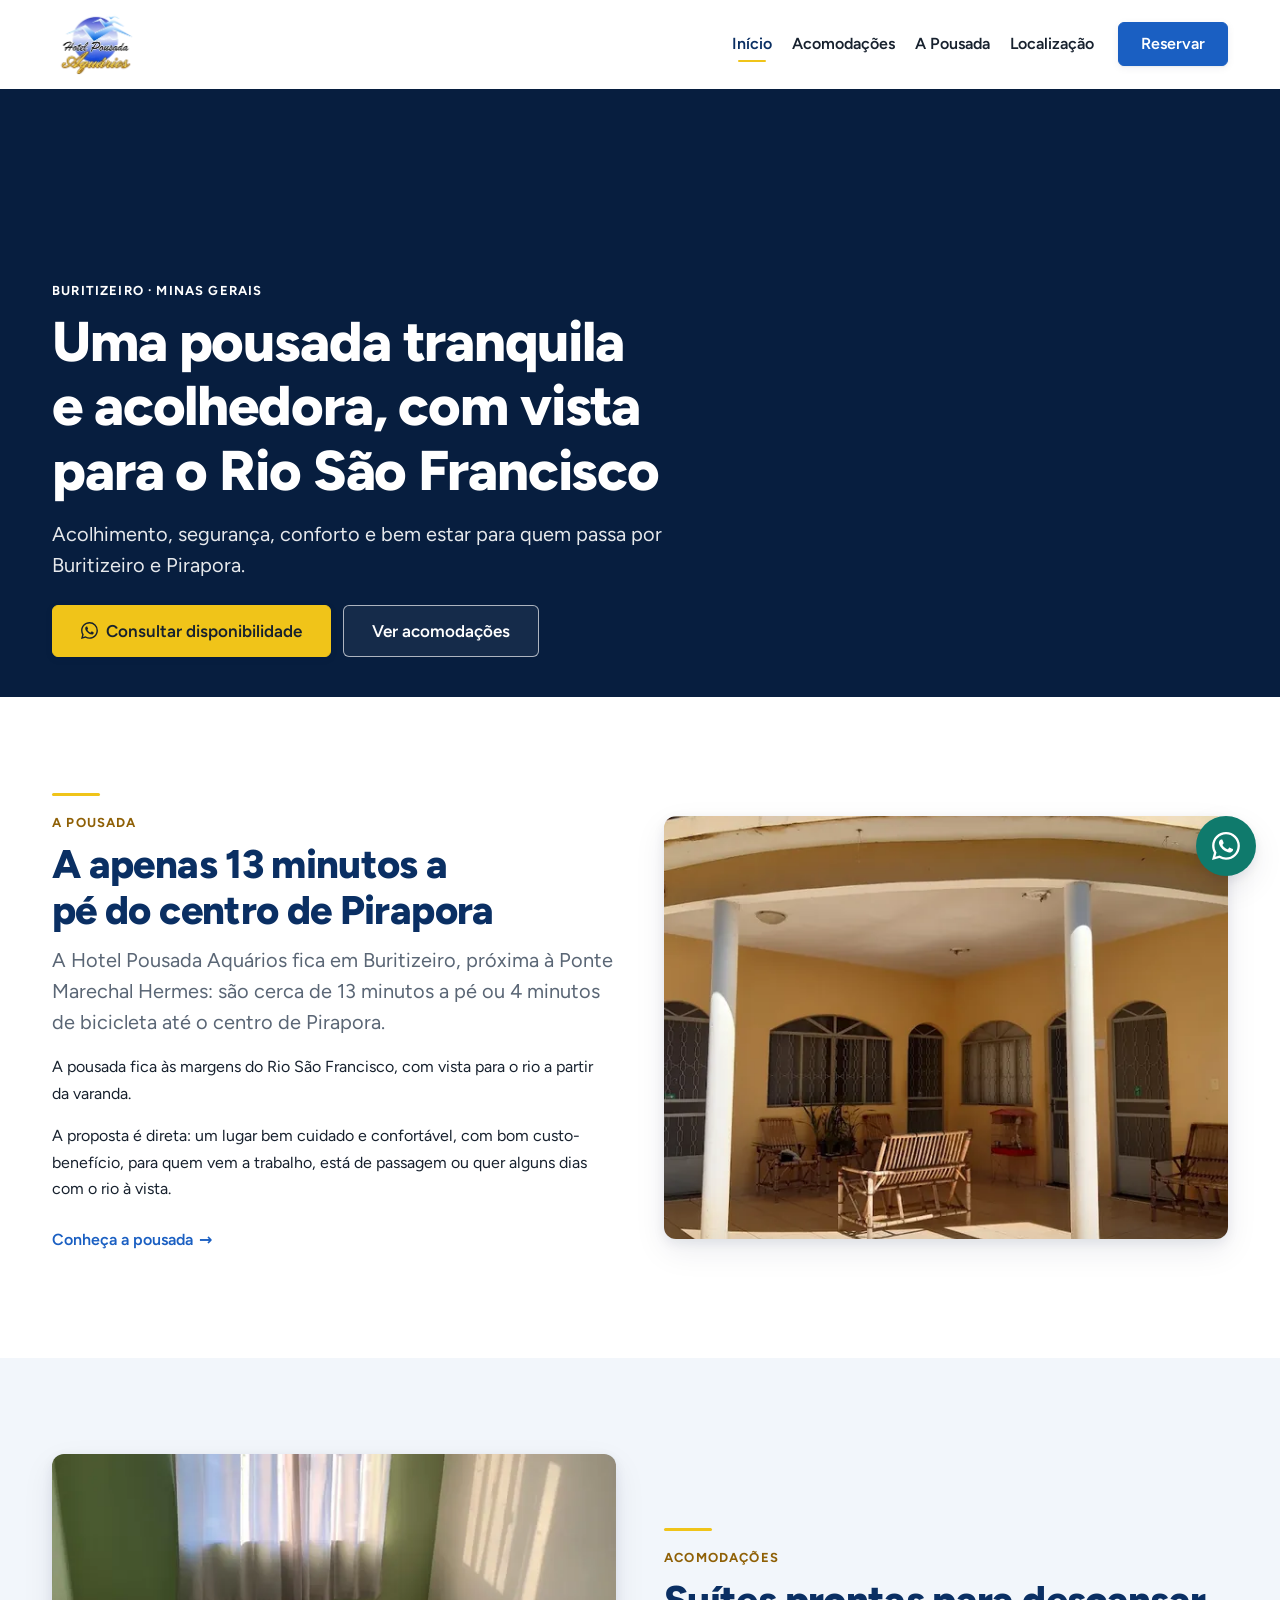
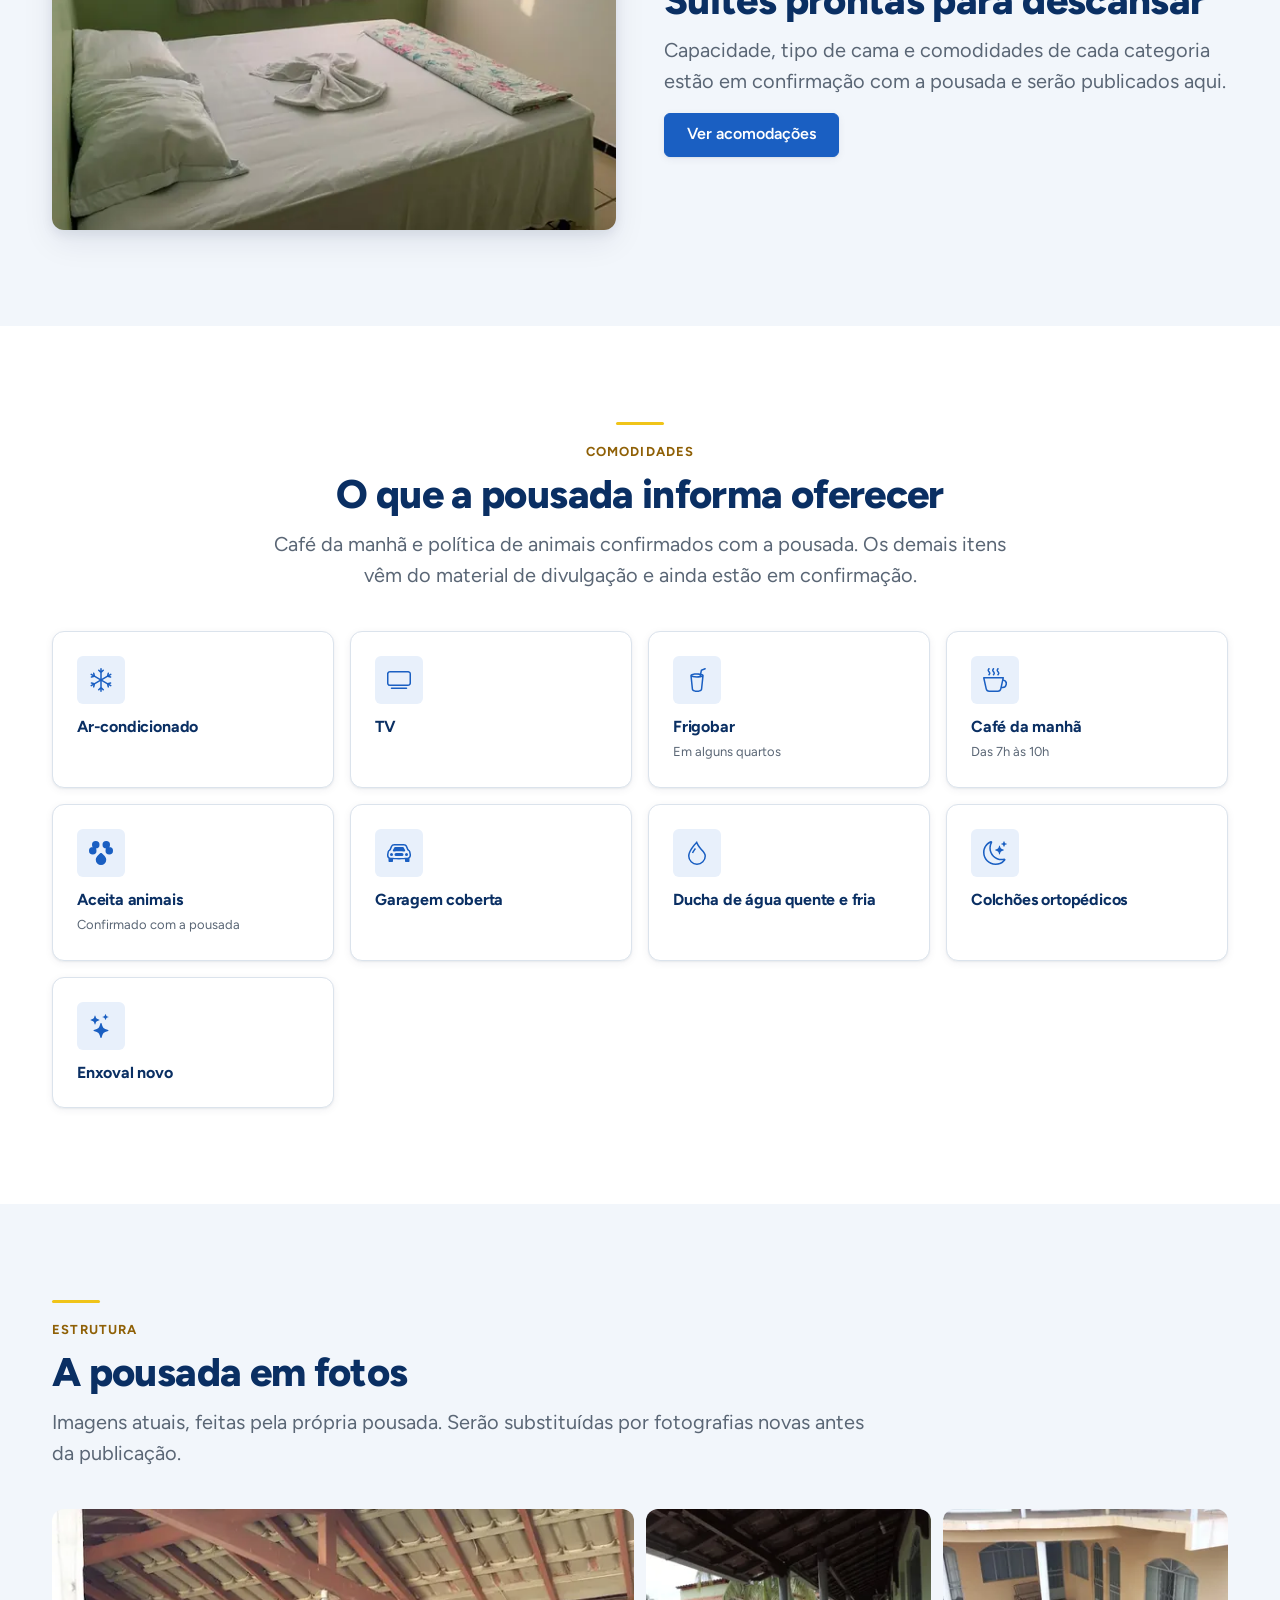
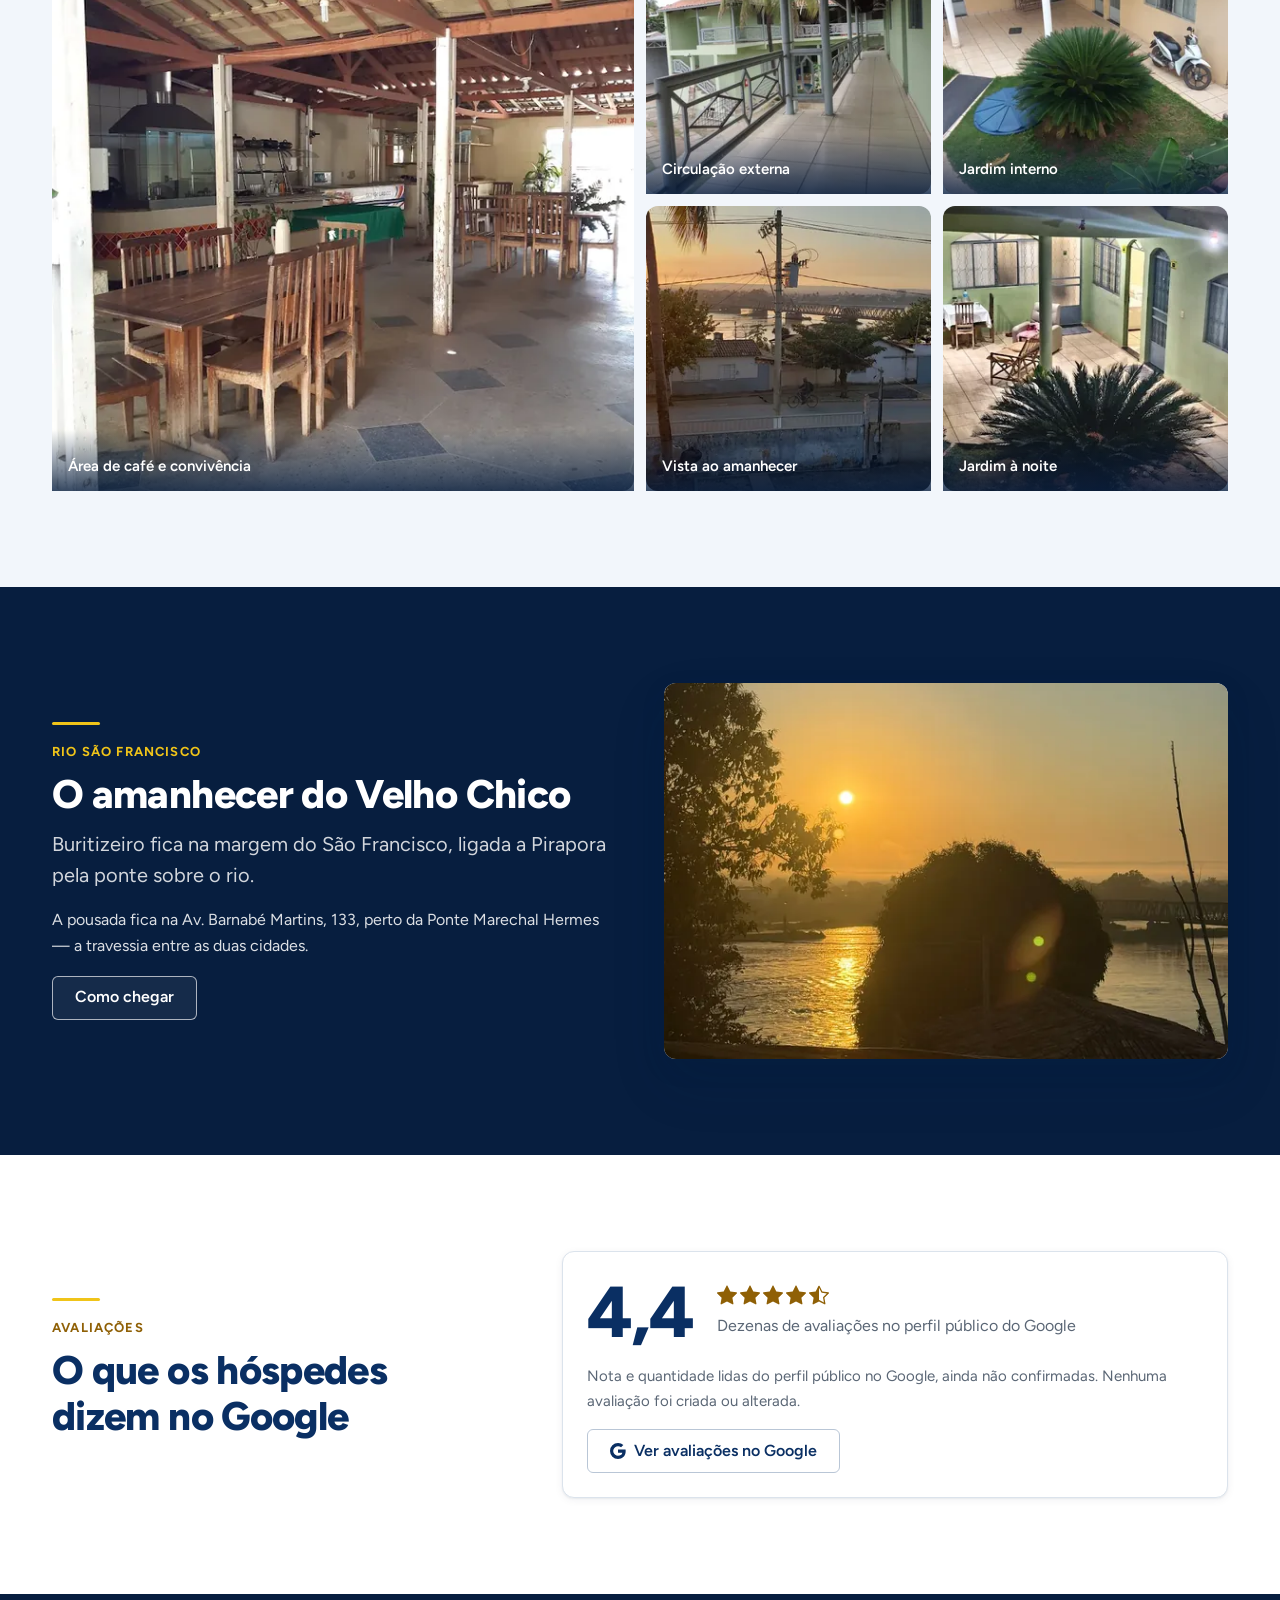
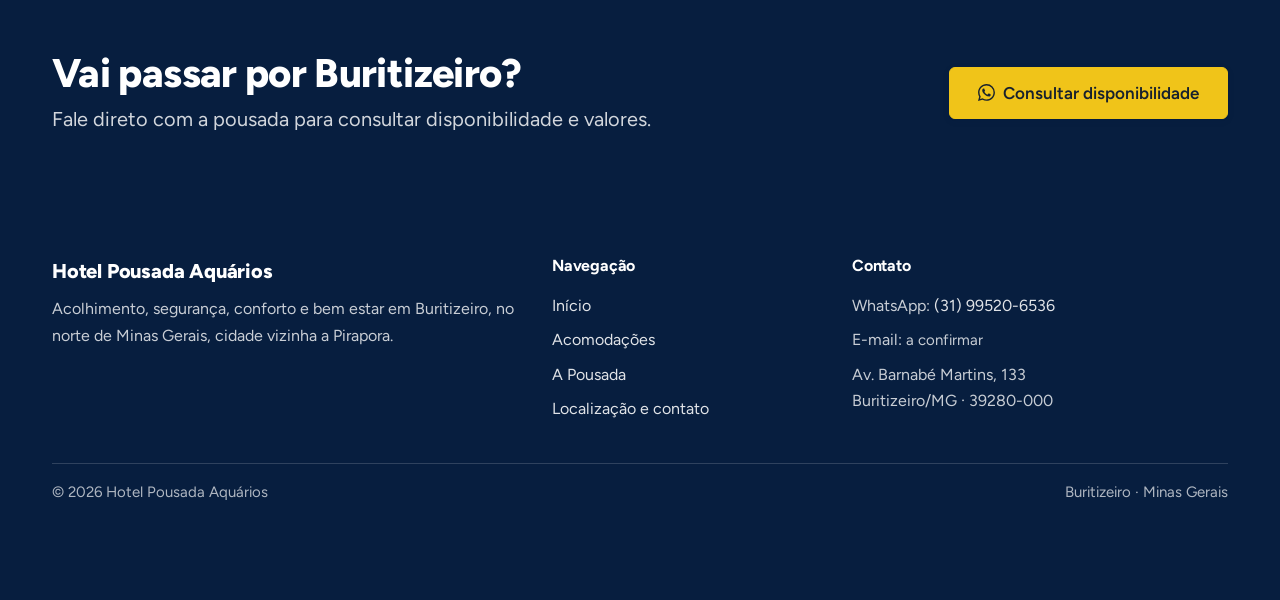
==== commit d1b67113: "fix: corrige grade de comodidades e adiciona validação de estrutura ao QA" ====
--- a/index.html
+++ b/index.html
@@ -199,20 +199,20 @@
             <div class="aq-section-head mb-0">
               <div class="aq-rule"></div>
               <span class="aq-eyebrow">A pousada</span>
-              <h2>Em Buritizeiro, a uma ponte de Pirapora</h2>
+              <h2>A apenas 13 minutos a pé do centro de Pirapora</h2>
               <p class="aq-lead">
-                A Hotel Pousada Aquários fica em Buritizeiro, no norte de Minas
-                Gerais, às margens do Rio São Francisco — com vista para o rio a
-                partir da varanda.
+                A Hotel Pousada Aquários fica em Buritizeiro, próxima à Ponte
+                Marechal Hermes: são cerca de 13 minutos a pé ou 4 minutos de
+                bicicleta até o centro de Pirapora.
+              </p>
+              <p>
+                A pousada fica às margens do Rio São Francisco, com vista para o
+                rio a partir da varanda.
               </p>
               <p>
                 A proposta é direta: um lugar bem cuidado e confortável, com bom
                 custo-benefício, para quem vem a trabalho, está de passagem ou
                 quer alguns dias com o rio à vista.
-              </p>
-              <p>
-                Quem procura hospedagem em Pirapora também chega fácil: a
-                pousada fica do outro lado da ponte sobre o rio.
               </p>
               <p class="mt-3 mb-0">
                 <a class="aq-link-arrow" href="/pousada">Conheça a pousada</a>
@@ -323,8 +323,6 @@
                 <h3 class="h6 mb-1">Aceita animais</h3>
                 <p class="aq-text-xs aq-text-muted mb-0">Confirmado com a pousada</p>
               </div>
-            </div>
-          </div>
             </div>
           </div>
           <div class="col-6 col-md-4 col-lg-3">
